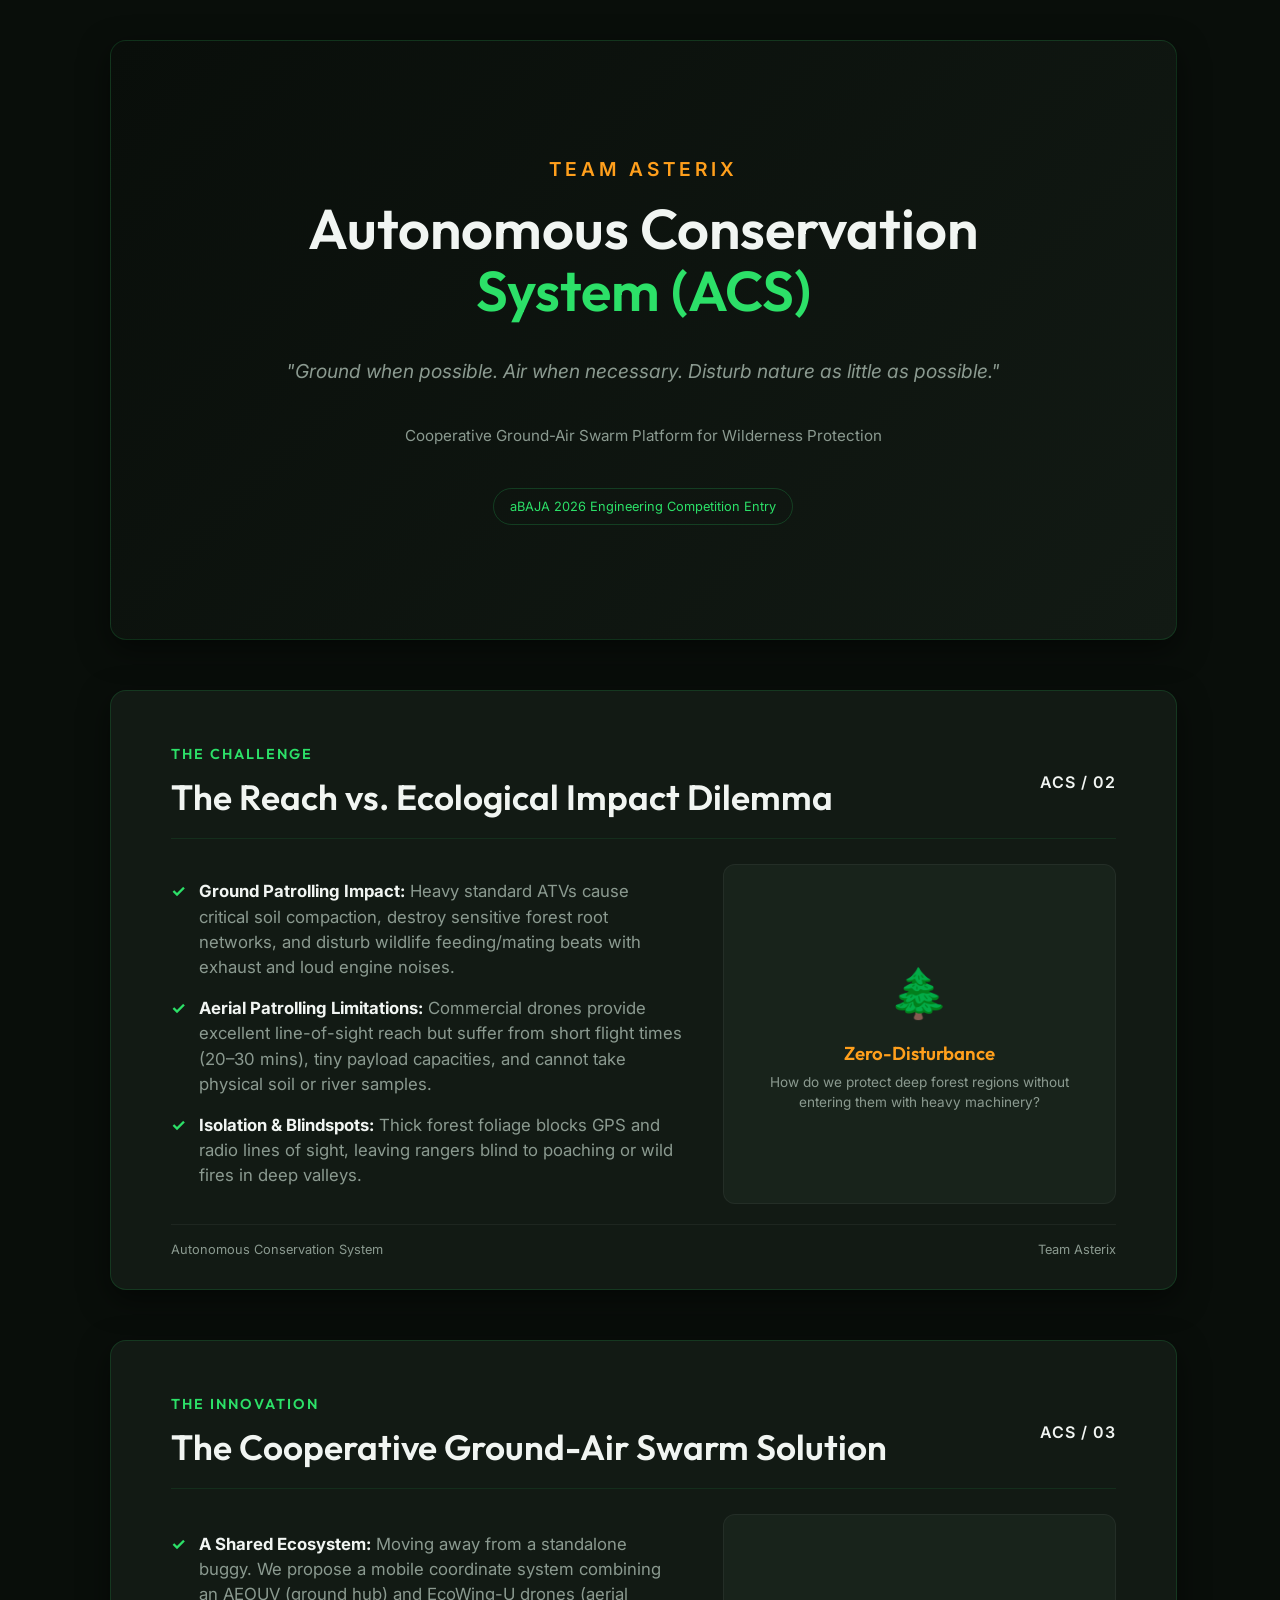
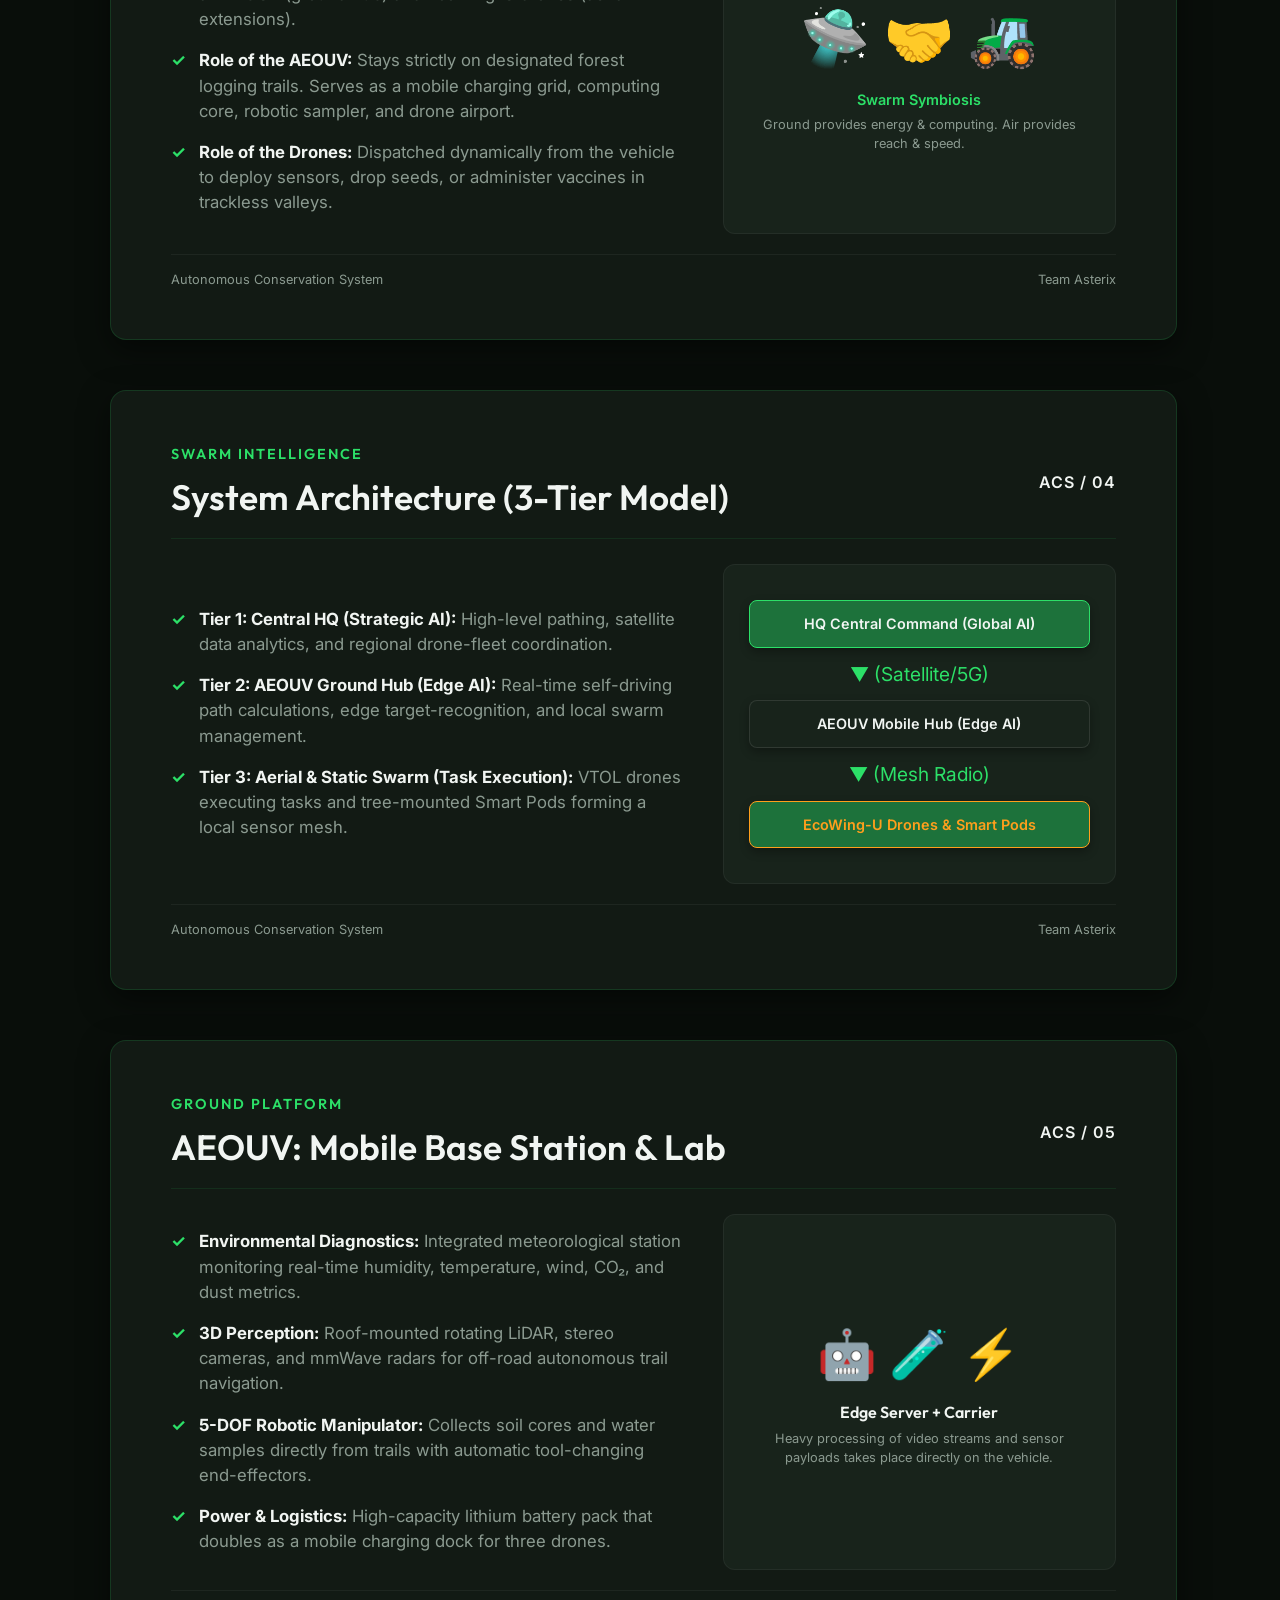
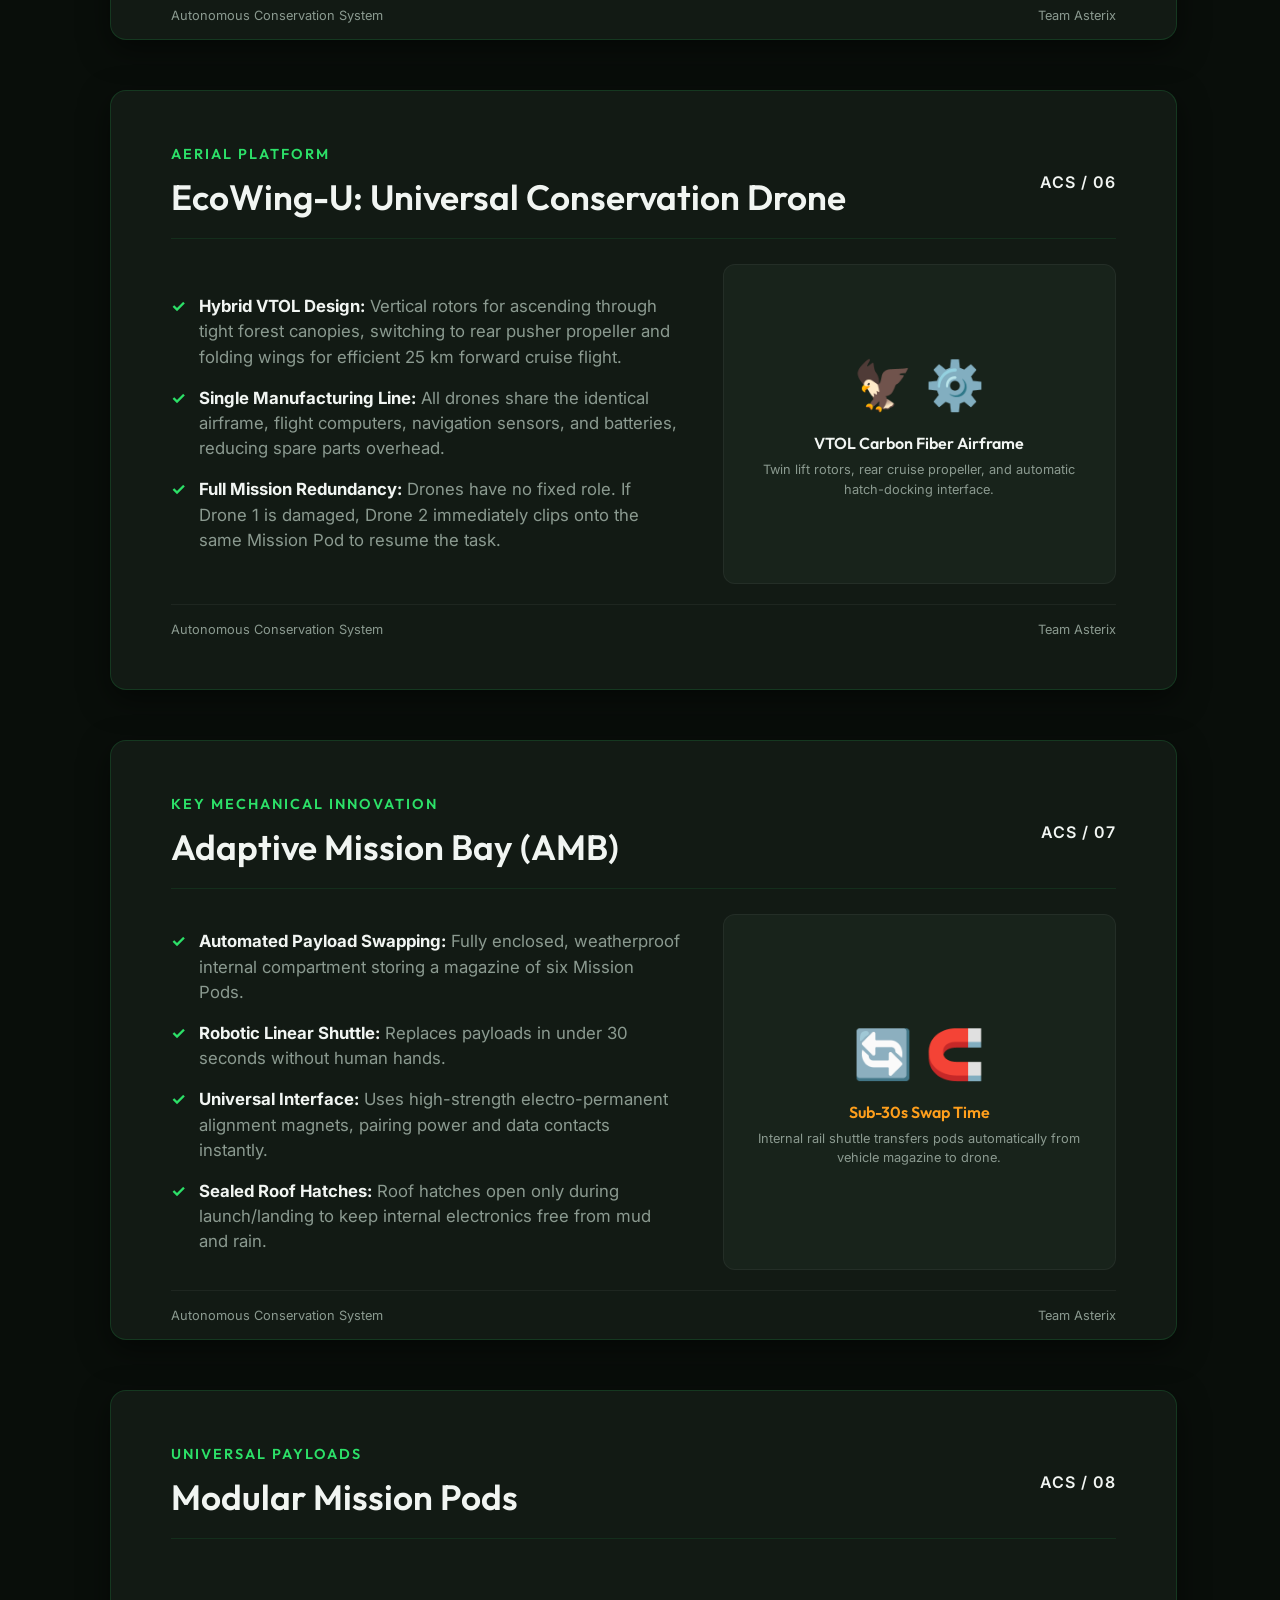
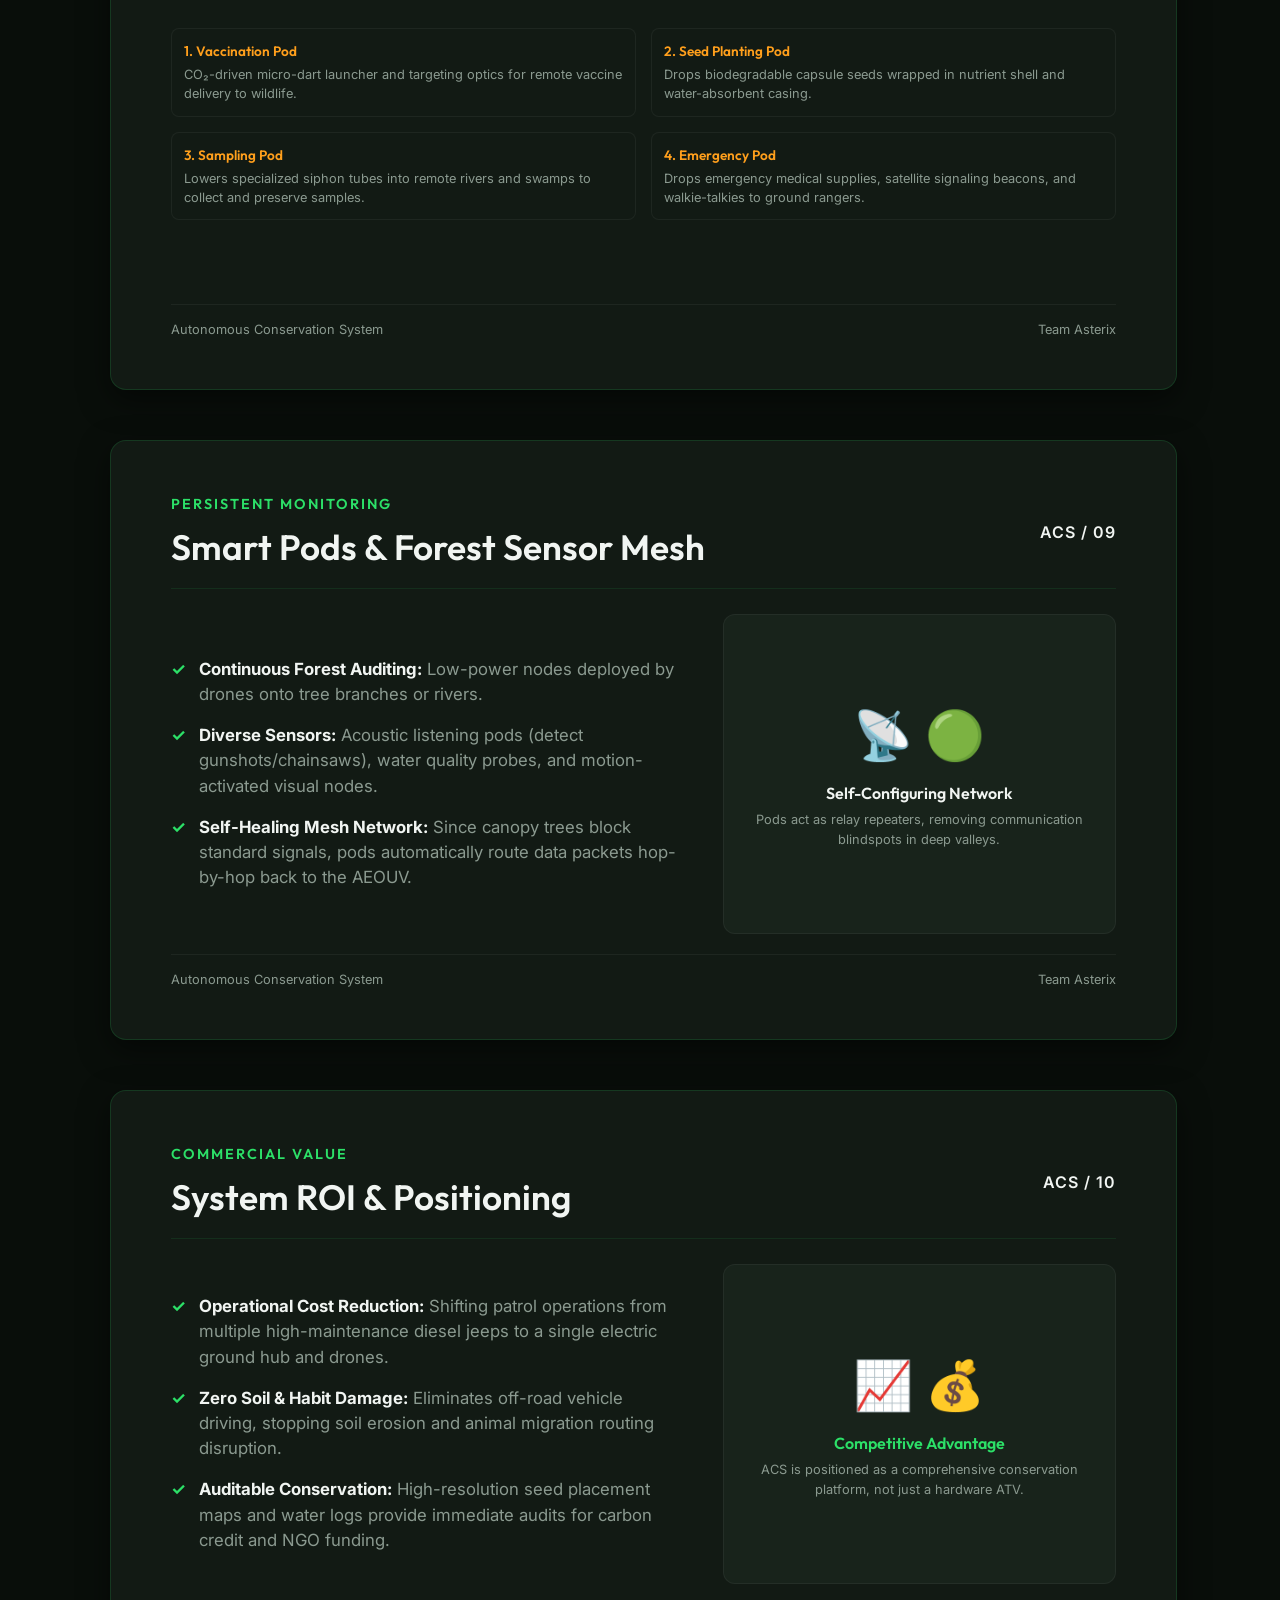
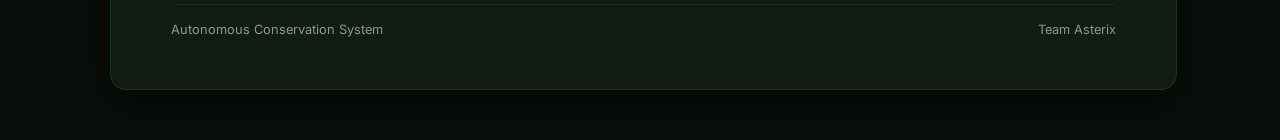
==== slides.html @ d5fe26be "Migrate forest patrol webapp to ACS Ground-Air Swarm System with slides" ====
<!DOCTYPE html>
<html lang="en">
<head>
    <meta charset="UTF-8">
    <meta name="viewport" content="width=device-width, initial-scale=1.0">
    <title>ACS Presentation Slides | Team Asterix</title>
    <!-- Google Fonts -->
    <link rel="preconnect" href="https://fonts.googleapis.com">
    <link rel="preconnect" href="https://fonts.gstatic.com" crossorigin>
    <link href="https://fonts.googleapis.com/css2?family=Outfit:wght@300;400;600;800&family=Inter:wght@300;400;500;700&display=swap" rel="stylesheet">
    <style>
        :root {
            --bg-dark: #090e0a;
            --bg-slate: #121a14;
            --bg-card: #18231b;
            --primary: #1d723b;
            --primary-glow: #2ce068;
            --accent: #ff9f1c;
            --text: #f1f5f2;
            --text-muted: #8b9a90;
            --border-radius: 16px;
        }

        * {
            box-sizing: border-box;
            margin: 0;
            padding: 0;
        }

        body {
            background-color: var(--bg-dark);
            color: var(--text);
            font-family: 'Inter', sans-serif;
            overflow-x: hidden;
            line-height: 1.5;
        }

        h1, h2, h3, h4 {
            font-family: 'Outfit', sans-serif;
            font-weight: 600;
        }

        /* Presentation Wrapper */
        .presentation-container {
            max-width: 1100px;
            margin: 40px auto;
            padding: 0 20px;
        }

        /* Slide Container */
        .slide {
            background-color: var(--bg-slate);
            border: 1px solid rgba(44, 224, 104, 0.15);
            border-radius: var(--border-radius);
            min-height: 600px;
            aspect-ratio: 16 / 9;
            padding: 50px 60px;
            margin-bottom: 50px;
            position: relative;
            display: flex;
            flex-direction: column;
            justify-content: space-between;
            box-shadow: 0 10px 30px rgba(0, 0, 0, 0.5);
            page-break-after: always;
        }

        /* Slide header */
        .slide-header {
            display: flex;
            justify-content: space-between;
            align-items: center;
            border-bottom: 1px solid rgba(44, 224, 104, 0.1);
            padding-bottom: 15px;
            margin-bottom: 25px;
        }

        .slide-tag {
            color: var(--primary-glow);
            font-family: 'Outfit', sans-serif;
            font-size: 0.9rem;
            text-transform: uppercase;
            font-weight: 600;
            letter-spacing: 2px;
        }

        .slide-title {
            font-size: 2.2rem;
            color: var(--text);
            margin-top: 5px;
        }

        /* Slide content */
        .slide-body {
            flex-grow: 1;
            display: flex;
            gap: 40px;
            align-items: center;
        }

        .slide-text-full {
            width: 100%;
        }

        .slide-text {
            flex: 1.2;
        }

        .slide-visual {
            flex: 0.8;
            background-color: var(--bg-card);
            border: 1px solid rgba(255, 255, 255, 0.05);
            border-radius: 12px;
            padding: 25px;
            height: 100%;
            display: flex;
            flex-direction: column;
            justify-content: center;
            align-items: center;
            text-align: center;
        }

        /* Lists and typography */
        .slide ul {
            list-style: none;
            margin-top: 15px;
        }

        .slide li {
            margin-bottom: 16px;
            position: relative;
            padding-left: 28px;
            font-size: 1.05rem;
            color: var(--text-muted);
        }

        .slide li strong {
            color: var(--text);
        }

        .slide li::before {
            content: '✓';
            color: var(--primary-glow);
            position: absolute;
            left: 0;
            font-weight: bold;
        }

        .highlight-text {
            color: var(--primary-glow);
            font-weight: 600;
        }

        /* Slide Footer */
        .slide-footer {
            display: flex;
            justify-content: space-between;
            align-items: center;
            border-top: 1px solid rgba(255, 255, 255, 0.05);
            padding-top: 15px;
            margin-top: 20px;
            font-size: 0.8rem;
            color: var(--text-muted);
        }

        .logo-text {
            font-weight: 600;
            color: var(--text);
            letter-spacing: 1px;
        }

        /* Special Slide Styles */
        .title-slide {
            justify-content: center;
            align-items: center;
            text-align: center;
            background: linear-gradient(135deg, #090e0a 0%, #121a14 100%);
        }

        .title-slide .hero-tagline {
            color: var(--accent);
            font-size: 1.2rem;
            text-transform: uppercase;
            letter-spacing: 4px;
            margin-bottom: 15px;
            font-weight: 600;
        }

        .title-slide h1 {
            font-size: 3.5rem;
            margin-bottom: 15px;
            line-height: 1.1;
        }

        .title-slide blockquote {
            font-style: italic;
            color: var(--text-muted);
            font-size: 1.2rem;
            border-left: none;
            margin: 20px 0;
        }

        /* Diagram stylings */
        .diagram-container {
            width: 100%;
            display: flex;
            flex-direction: column;
            gap: 12px;
        }

        .diagram-node {
            background-color: var(--primary);
            border: 1px solid var(--primary-glow);
            border-radius: 8px;
            padding: 12px;
            font-weight: 600;
            font-size: 0.9rem;
            box-shadow: 0 4px 10px rgba(0,0,0,0.3);
        }

        .diagram-node.secondary {
            background-color: var(--bg-card);
            border-color: rgba(255,255,255,0.1);
        }

        .diagram-node.active {
            border-color: var(--accent);
            color: var(--accent);
        }

        .diagram-arrow {
            font-size: 1.2rem;
            color: var(--primary-glow);
            margin: 0;
        }

        .pod-grid {
            display: grid;
            grid-template-columns: 1fr 1fr;
            gap: 15px;
            width: 100%;
        }

        .pod-card {
            background-color: var(--bg-slate);
            border: 1px solid rgba(255,255,255,0.05);
            border-radius: 8px;
            padding: 12px;
            font-size: 0.85rem;
        }

        .pod-card h4 {
            color: var(--accent);
            margin-bottom: 4px;
        }

        /* Printable optimization */
        @media print {
            body {
                background-color: #ffffff;
                color: #000000;
            }
            .slide {
                border: none;
                box-shadow: none;
                margin: 0;
                padding: 30px;
                width: 100%;
                height: 100%;
                aspect-ratio: 16 / 9;
                background-color: #ffffff;
                color: #000000;
                page-break-after: always;
            }
            .slide-header, .slide-footer {
                border-color: #cccccc;
            }
            .slide-tag {
                color: #1d723b;
            }
            .slide-title {
                color: #000000;
            }
            .slide-visual, .diagram-node.secondary, .pod-card {
                background-color: #eeeeee;
                border-color: #cccccc;
                color: #000000;
            }
            .slide li {
                color: #333333;
            }
            .slide li::before {
                color: #1d723b;
            }
            .diagram-node {
                background-color: #1d723b;
                color: #ffffff;
                border-color: #121a14;
            }
            .diagram-arrow {
                color: #1d723b;
            }
            .title-slide {
                background: #ffffff;
                color: #000000;
            }
            .title-slide .hero-tagline {
                color: #1d723b;
            }
        }
    </style>
</head>
<body>

    <div class="presentation-container">

        <!-- SLIDE 1 -->
        <div class="slide title-slide">
            <div class="hero-tagline">TEAM ASTERIX</div>
            <h1>Autonomous Conservation<br><span class="highlight-text">System (ACS)</span></h1>
            <blockquote>"Ground when possible. Air when necessary. Disturb nature as little as possible."</blockquote>
            <div style="font-size: 0.95rem; color: var(--text-muted); margin-top: 20px;">
                Cooperative Ground-Air Swarm Platform for Wilderness Protection
            </div>
            <div style="font-size: 0.8rem; color: var(--primary-glow); margin-top: 40px; border: 1px solid rgba(44, 224, 104, 0.2); padding: 8px 16px; border-radius: 20px;">
                aBAJA 2026 Engineering Competition Entry
            </div>
        </div>

        <!-- SLIDE 2 -->
        <div class="slide">
            <div class="slide-header">
                <div>
                    <span class="slide-tag">The Challenge</span>
                    <h2 class="slide-title">The Reach vs. Ecological Impact Dilemma</h2>
                </div>
                <div class="logo-text">ACS / 02</div>
            </div>
            <div class="slide-body">
                <div class="slide-text">
                    <ul>
                        <li><strong>Ground Patrolling Impact:</strong> Heavy standard ATVs cause critical soil compaction, destroy sensitive forest root networks, and disturb wildlife feeding/mating beats with exhaust and loud engine noises.</li>
                        <li><strong>Aerial Patrolling Limitations:</strong> Commercial drones provide excellent line-of-sight reach but suffer from short flight times (20–30 mins), tiny payload capacities, and cannot take physical soil or river samples.</li>
                        <li><strong>Isolation & Blindspots:</strong> Thick forest foliage blocks GPS and radio lines of sight, leaving rangers blind to poaching or wild fires in deep valleys.</li>
                    </ul>
                </div>
                <div class="slide-visual">
                    <div style="font-size: 3rem;">🌲</div>
                    <h3 style="margin-top:10px; color:var(--accent);">Zero-Disturbance</h3>
                    <p style="font-size:0.85rem; color:var(--text-muted); margin-top:5px;">How do we protect deep forest regions without entering them with heavy machinery?</p>
                </div>
            </div>
            <div class="slide-footer">
                <span>Autonomous Conservation System</span>
                <span>Team Asterix</span>
            </div>
        </div>

        <!-- SLIDE 3 -->
        <div class="slide">
            <div class="slide-header">
                <div>
                    <span class="slide-tag">The Innovation</span>
                    <h2 class="slide-title">The Cooperative Ground-Air Swarm Solution</h2>
                </div>
                <div class="logo-text">ACS / 03</div>
            </div>
            <div class="slide-body">
                <div class="slide-text">
                    <ul>
                        <li><strong>A Shared Ecosystem:</strong> Moving away from a standalone buggy. We propose a mobile coordinate system combining an AEOUV (ground hub) and EcoWing-U drones (aerial extensions).</li>
                        <li><strong>Role of the AEOUV:</strong> Stays strictly on designated forest logging trails. Serves as a mobile charging grid, computing core, robotic sampler, and drone airport.</li>
                        <li><strong>Role of the Drones:</strong> Dispatched dynamically from the vehicle to deploy sensors, drop seeds, or administer vaccines in trackless valleys.</li>
                    </ul>
                </div>
                <div class="slide-visual">
                    <div style="font-size: 3.5rem;">🛸 🤝 🚜</div>
                    <p style="font-size:0.9rem; color:var(--primary-glow); font-weight:600; margin-top:10px;">Swarm Symbiosis</p>
                    <p style="font-size:0.8rem; color:var(--text-muted); margin-top:5px;">Ground provides energy & computing. Air provides reach & speed.</p>
                </div>
            </div>
            <div class="slide-footer">
                <span>Autonomous Conservation System</span>
                <span>Team Asterix</span>
            </div>
        </div>

        <!-- SLIDE 4 -->
        <div class="slide">
            <div class="slide-header">
                <div>
                    <span class="slide-tag">Swarm Intelligence</span>
                    <h2 class="slide-title">System Architecture (3-Tier Model)</h2>
                </div>
                <div class="logo-text">ACS / 04</div>
            </div>
            <div class="slide-body">
                <div class="slide-text">
                    <ul>
                        <li><strong>Tier 1: Central HQ (Strategic AI):</strong> High-level pathing, satellite data analytics, and regional drone-fleet coordination.</li>
                        <li><strong>Tier 2: AEOUV Ground Hub (Edge AI):</strong> Real-time self-driving path calculations, edge target-recognition, and local swarm management.</li>
                        <li><strong>Tier 3: Aerial & Static Swarm (Task Execution):</strong> VTOL drones executing tasks and tree-mounted Smart Pods forming a local sensor mesh.</li>
                    </ul>
                </div>
                <div class="slide-visual">
                    <div class="diagram-container">
                        <div class="diagram-node">HQ Central Command (Global AI)</div>
                        <div class="diagram-arrow">▼ (Satellite/5G)</div>
                        <div class="diagram-node secondary">AEOUV Mobile Hub (Edge AI)</div>
                        <div class="diagram-arrow">▼ (Mesh Radio)</div>
                        <div class="diagram-node active">EcoWing-U Drones & Smart Pods</div>
                    </div>
                </div>
            </div>
            <div class="slide-footer">
                <span>Autonomous Conservation System</span>
                <span>Team Asterix</span>
            </div>
        </div>

        <!-- SLIDE 5 -->
        <div class="slide">
            <div class="slide-header">
                <div>
                    <span class="slide-tag">Ground Platform</span>
                    <h2 class="slide-title">AEOUV: Mobile Base Station & Lab</h2>
                </div>
                <div class="logo-text">ACS / 05</div>
            </div>
            <div class="slide-body">
                <div class="slide-text">
                    <ul>
                        <li><strong>Environmental Diagnostics:</strong> Integrated meteorological station monitoring real-time humidity, temperature, wind, CO₂, and dust metrics.</li>
                        <li><strong>3D Perception:</strong> Roof-mounted rotating LiDAR, stereo cameras, and mmWave radars for off-road autonomous trail navigation.</li>
                        <li><strong>5-DOF Robotic Manipulator:</strong> Collects soil cores and water samples directly from trails with automatic tool-changing end-effectors.</li>
                        <li><strong>Power & Logistics:</strong> High-capacity lithium battery pack that doubles as a mobile charging dock for three drones.</li>
                    </ul>
                </div>
                <div class="slide-visual">
                    <div style="font-size: 3rem;">🤖 🧪 ⚡</div>
                    <h4 style="margin-top:10px; color:var(--text);">Edge Server + Carrier</h4>
                    <p style="font-size:0.8rem; color:var(--text-muted); margin-top:5px;">Heavy processing of video streams and sensor payloads takes place directly on the vehicle.</p>
                </div>
            </div>
            <div class="slide-footer">
                <span>Autonomous Conservation System</span>
                <span>Team Asterix</span>
            </div>
        </div>

        <!-- SLIDE 6 -->
        <div class="slide">
            <div class="slide-header">
                <div>
                    <span class="slide-tag">Aerial Platform</span>
                    <h2 class="slide-title">EcoWing-U: Universal Conservation Drone</h2>
                </div>
                <div class="logo-text">ACS / 06</div>
            </div>
            <div class="slide-body">
                <div class="slide-text">
                    <ul>
                        <li><strong>Hybrid VTOL Design:</strong> Vertical rotors for ascending through tight forest canopies, switching to rear pusher propeller and folding wings for efficient 25 km forward cruise flight.</li>
                        <li><strong>Single Manufacturing Line:</strong> All drones share the identical airframe, flight computers, navigation sensors, and batteries, reducing spare parts overhead.</li>
                        <li><strong>Full Mission Redundancy:</strong> Drones have no fixed role. If Drone 1 is damaged, Drone 2 immediately clips onto the same Mission Pod to resume the task.</li>
                    </ul>
                </div>
                <div class="slide-visual">
                    <div style="font-size: 3rem;">🦅 ⚙️</div>
                    <h4 style="margin-top:10px; color:var(--text);">VTOL Carbon Fiber Airframe</h4>
                    <p style="font-size:0.8rem; color:var(--text-muted); margin-top:5px;">Twin lift rotors, rear cruise propeller, and automatic hatch-docking interface.</p>
                </div>
            </div>
            <div class="slide-footer">
                <span>Autonomous Conservation System</span>
                <span>Team Asterix</span>
            </div>
        </div>

        <!-- SLIDE 7 -->
        <div class="slide">
            <div class="slide-header">
                <div>
                    <span class="slide-tag">Key Mechanical Innovation</span>
                    <h2 class="slide-title">Adaptive Mission Bay (AMB)</h2>
                </div>
                <div class="logo-text">ACS / 07</div>
            </div>
            <div class="slide-body">
                <div class="slide-text">
                    <ul>
                        <li><strong>Automated Payload Swapping:</strong> Fully enclosed, weatherproof internal compartment storing a magazine of six Mission Pods.</li>
                        <li><strong>Robotic Linear Shuttle:</strong> Replaces payloads in under 30 seconds without human hands.</li>
                        <li><strong>Universal Interface:</strong> Uses high-strength electro-permanent alignment magnets, pairing power and data contacts instantly.</li>
                        <li><strong>Sealed Roof Hatches:</strong> Roof hatches open only during launch/landing to keep internal electronics free from mud and rain.</li>
                    </ul>
                </div>
                <div class="slide-visual">
                    <div style="font-size: 3rem;">🔄 🧲</div>
                    <h4 style="margin-top:10px; color:var(--accent);">Sub-30s Swap Time</h4>
                    <p style="font-size:0.8rem; color:var(--text-muted); margin-top:5px;">Internal rail shuttle transfers pods automatically from vehicle magazine to drone.</p>
                </div>
            </div>
            <div class="slide-footer">
                <span>Autonomous Conservation System</span>
                <span>Team Asterix</span>
            </div>
        </div>

        <!-- SLIDE 8 -->
        <div class="slide">
            <div class="slide-header">
                <div>
                    <span class="slide-tag">Universal Payloads</span>
                    <h2 class="slide-title">Modular Mission Pods</h2>
                </div>
                <div class="logo-text">ACS / 08</div>
            </div>
            <div class="slide-body">
                <div class="pod-grid">
                    <div class="pod-card">
                        <h4>1. Vaccination Pod</h4>
                        <p style="color:var(--text-muted); font-size:0.8rem; margin-top:4px;">CO₂-driven micro-dart launcher and targeting optics for remote vaccine delivery to wildlife.</p>
                    </div>
                    <div class="pod-card">
                        <h4>2. Seed Planting Pod</h4>
                        <p style="color:var(--text-muted); font-size:0.8rem; margin-top:4px;">Drops biodegradable capsule seeds wrapped in nutrient shell and water-absorbent casing.</p>
                    </div>
                    <div class="pod-card">
                        <h4>3. Sampling Pod</h4>
                        <p style="color:var(--text-muted); font-size:0.8rem; margin-top:4px;">Lowers specialized siphon tubes into remote rivers and swamps to collect and preserve samples.</p>
                    </div>
                    <div class="pod-card">
                        <h4>4. Emergency Pod</h4>
                        <p style="color:var(--text-muted); font-size:0.8rem; margin-top:4px;">Drops emergency medical supplies, satellite signaling beacons, and walkie-talkies to ground rangers.</p>
                    </div>
                </div>
            </div>
            <div class="slide-footer">
                <span>Autonomous Conservation System</span>
                <span>Team Asterix</span>
            </div>
        </div>

        <!-- SLIDE 9 -->
        <div class="slide">
            <div class="slide-header">
                <div>
                    <span class="slide-tag">Persistent Monitoring</span>
                    <h2 class="slide-title">Smart Pods & Forest Sensor Mesh</h2>
                </div>
                <div class="logo-text">ACS / 09</div>
            </div>
            <div class="slide-body">
                <div class="slide-text">
                    <ul>
                        <li><strong>Continuous Forest Auditing:</strong> Low-power nodes deployed by drones onto tree branches or rivers.</li>
                        <li><strong>Diverse Sensors:</strong> Acoustic listening pods (detect gunshots/chainsaws), water quality probes, and motion-activated visual nodes.</li>
                        <li><strong>Self-Healing Mesh Network:</strong> Since canopy trees block standard signals, pods automatically route data packets hop-by-hop back to the AEOUV.</li>
                    </ul>
                </div>
                <div class="slide-visual">
                    <div style="font-size: 3rem;">📡 🟢</div>
                    <h4 style="margin-top:10px; color:var(--text);">Self-Configuring Network</h4>
                    <p style="font-size:0.8rem; color:var(--text-muted); margin-top:5px;">Pods act as relay repeaters, removing communication blindspots in deep valleys.</p>
                </div>
            </div>
            <div class="slide-footer">
                <span>Autonomous Conservation System</span>
                <span>Team Asterix</span>
            </div>
        </div>

        <!-- SLIDE 10 -->
        <div class="slide">
            <div class="slide-header">
                <div>
                    <span class="slide-tag">Commercial Value</span>
                    <h2 class="slide-title">System ROI & Positioning</h2>
                </div>
                <div class="logo-text">ACS / 10</div>
            </div>
            <div class="slide-body">
                <div class="slide-text">
                    <ul>
                        <li><strong>Operational Cost Reduction:</strong> Shifting patrol operations from multiple high-maintenance diesel jeeps to a single electric ground hub and drones.</li>
                        <li><strong>Zero Soil & Habit Damage:</strong> Eliminates off-road vehicle driving, stopping soil erosion and animal migration routing disruption.</li>
                        <li><strong>Auditable Conservation:</strong> High-resolution seed placement maps and water logs provide immediate audits for carbon credit and NGO funding.</li>
                    </ul>
                </div>
                <div class="slide-visual">
                    <div style="font-size: 3rem;">📈 💰</div>
                    <h4 style="margin-top:10px; color:var(--primary-glow);">Competitive Advantage</h4>
                    <p style="font-size:0.8rem; color:var(--text-muted); margin-top:5px;">ACS is positioned as a comprehensive conservation platform, not just a hardware ATV.</p>
                </div>
            </div>
            <div class="slide-footer">
                <span>Autonomous Conservation System</span>
                <span>Team Asterix</span>
            </div>
        </div>

    </div>

</body>
</html>
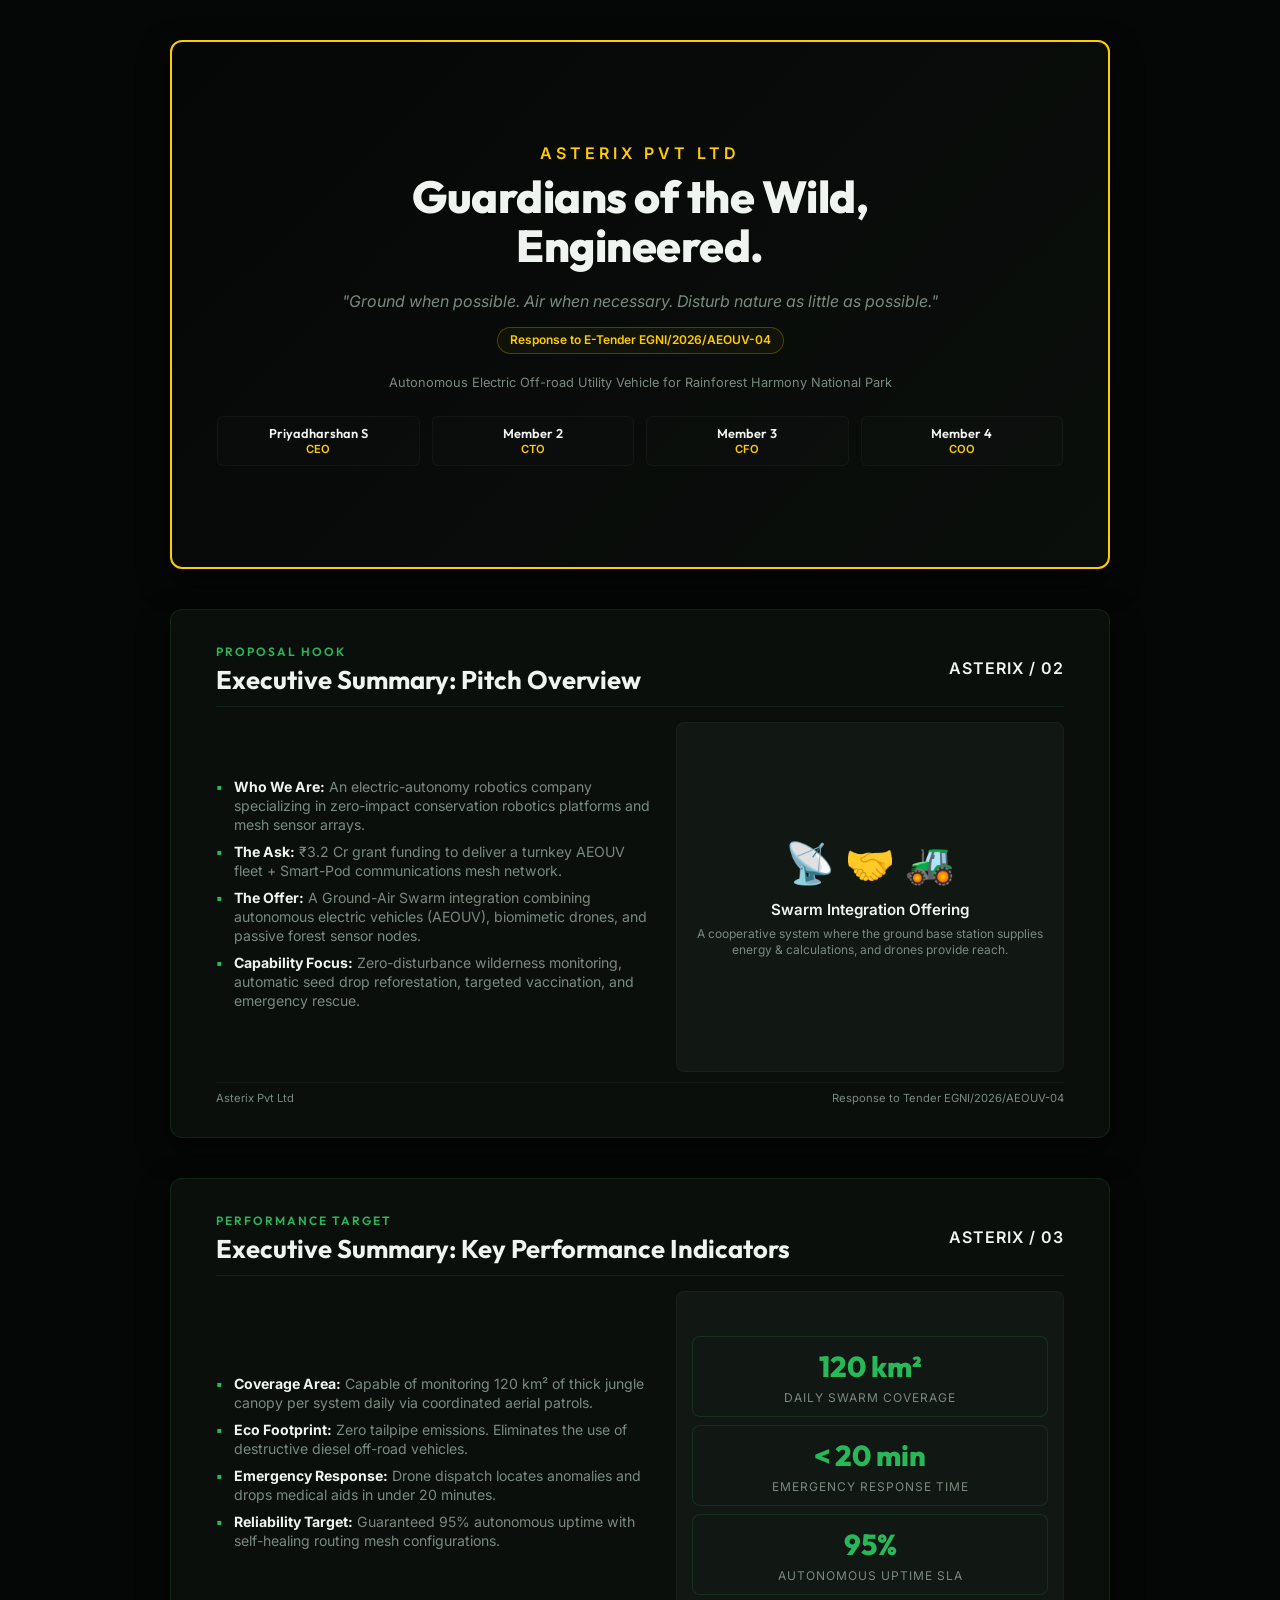
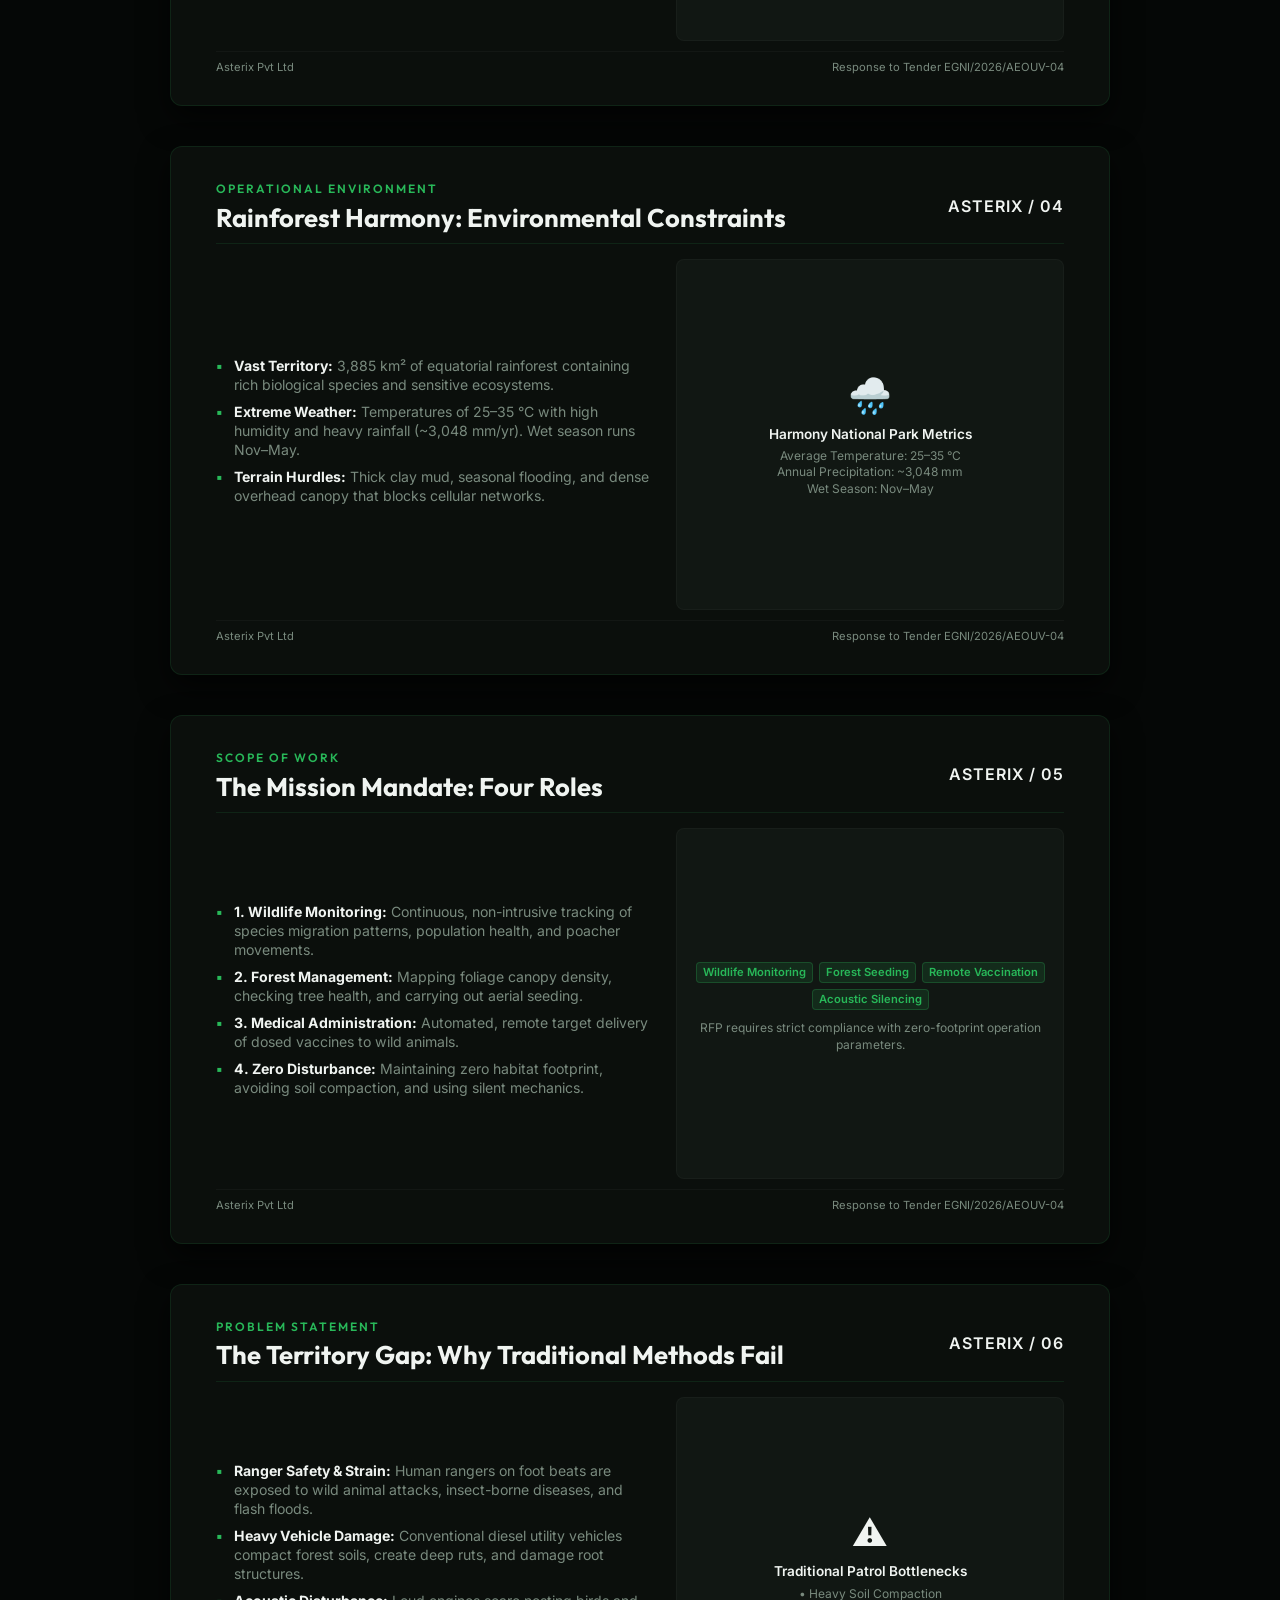
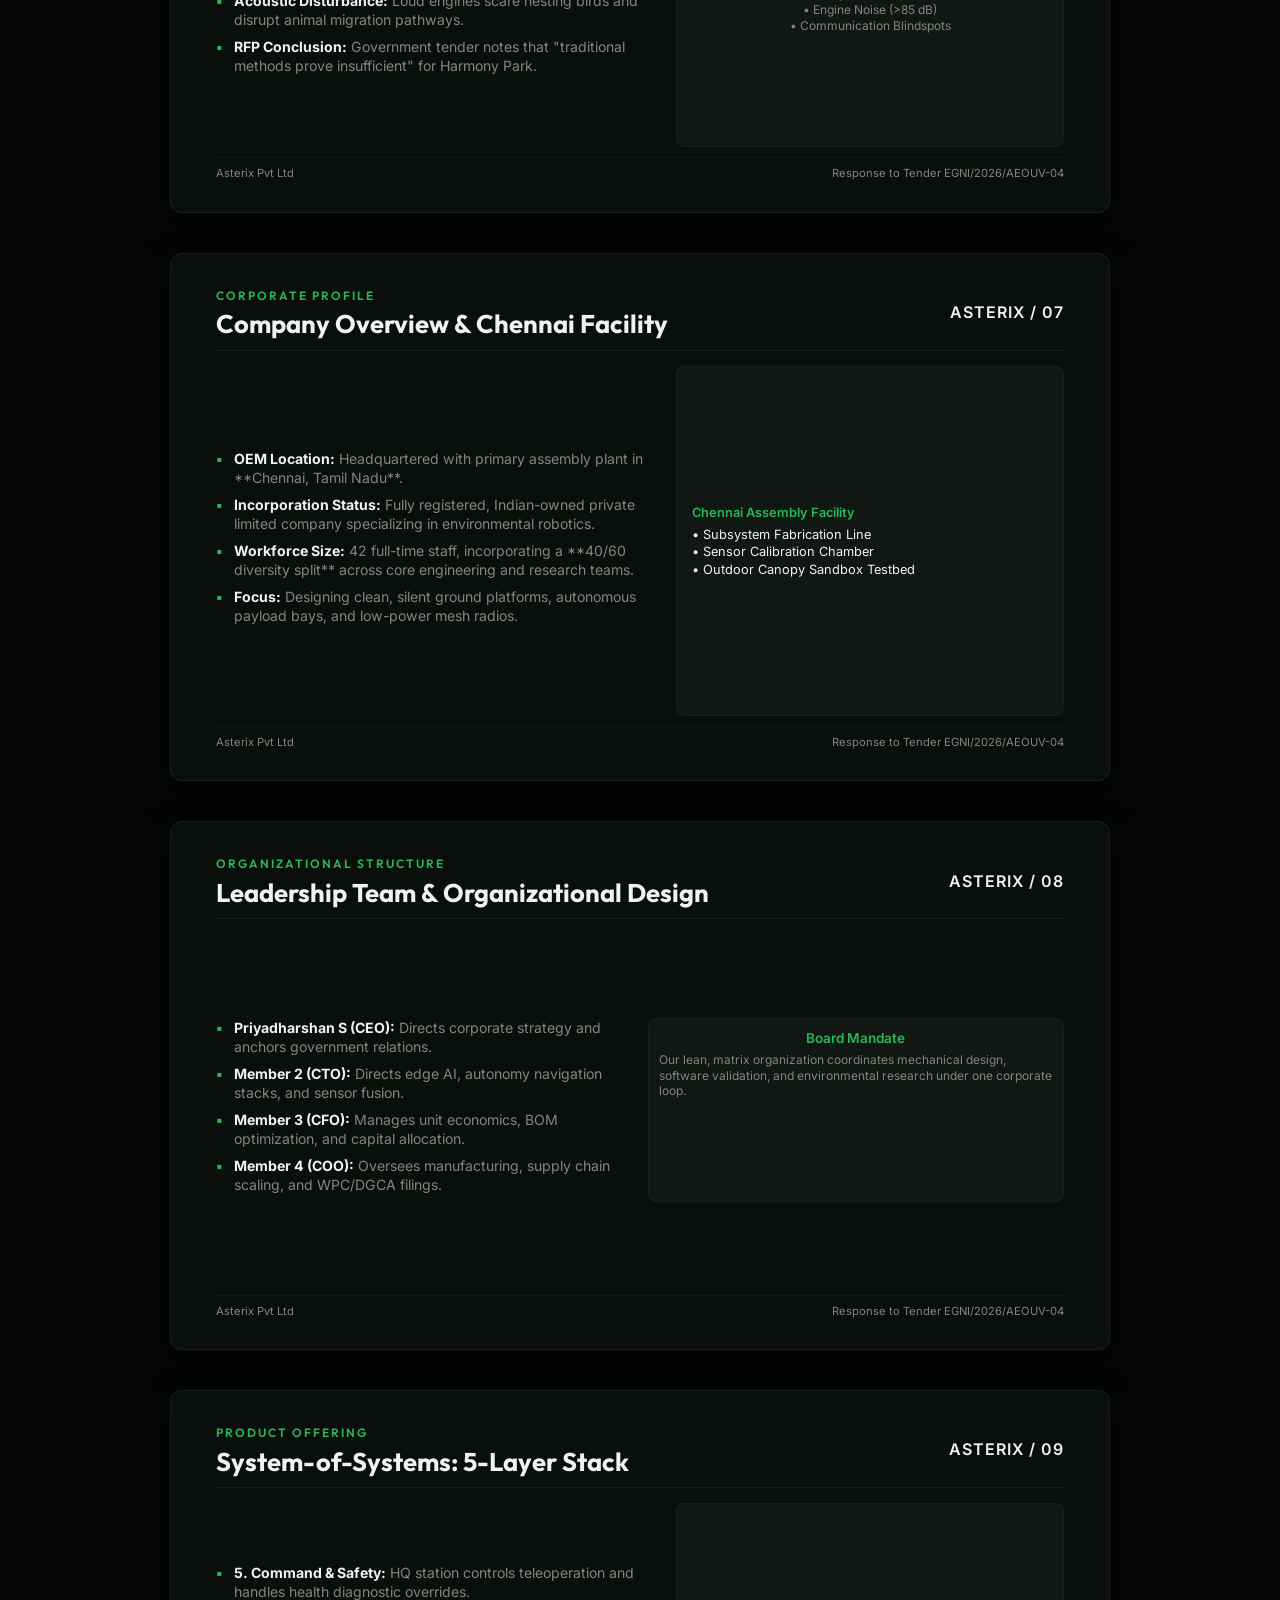
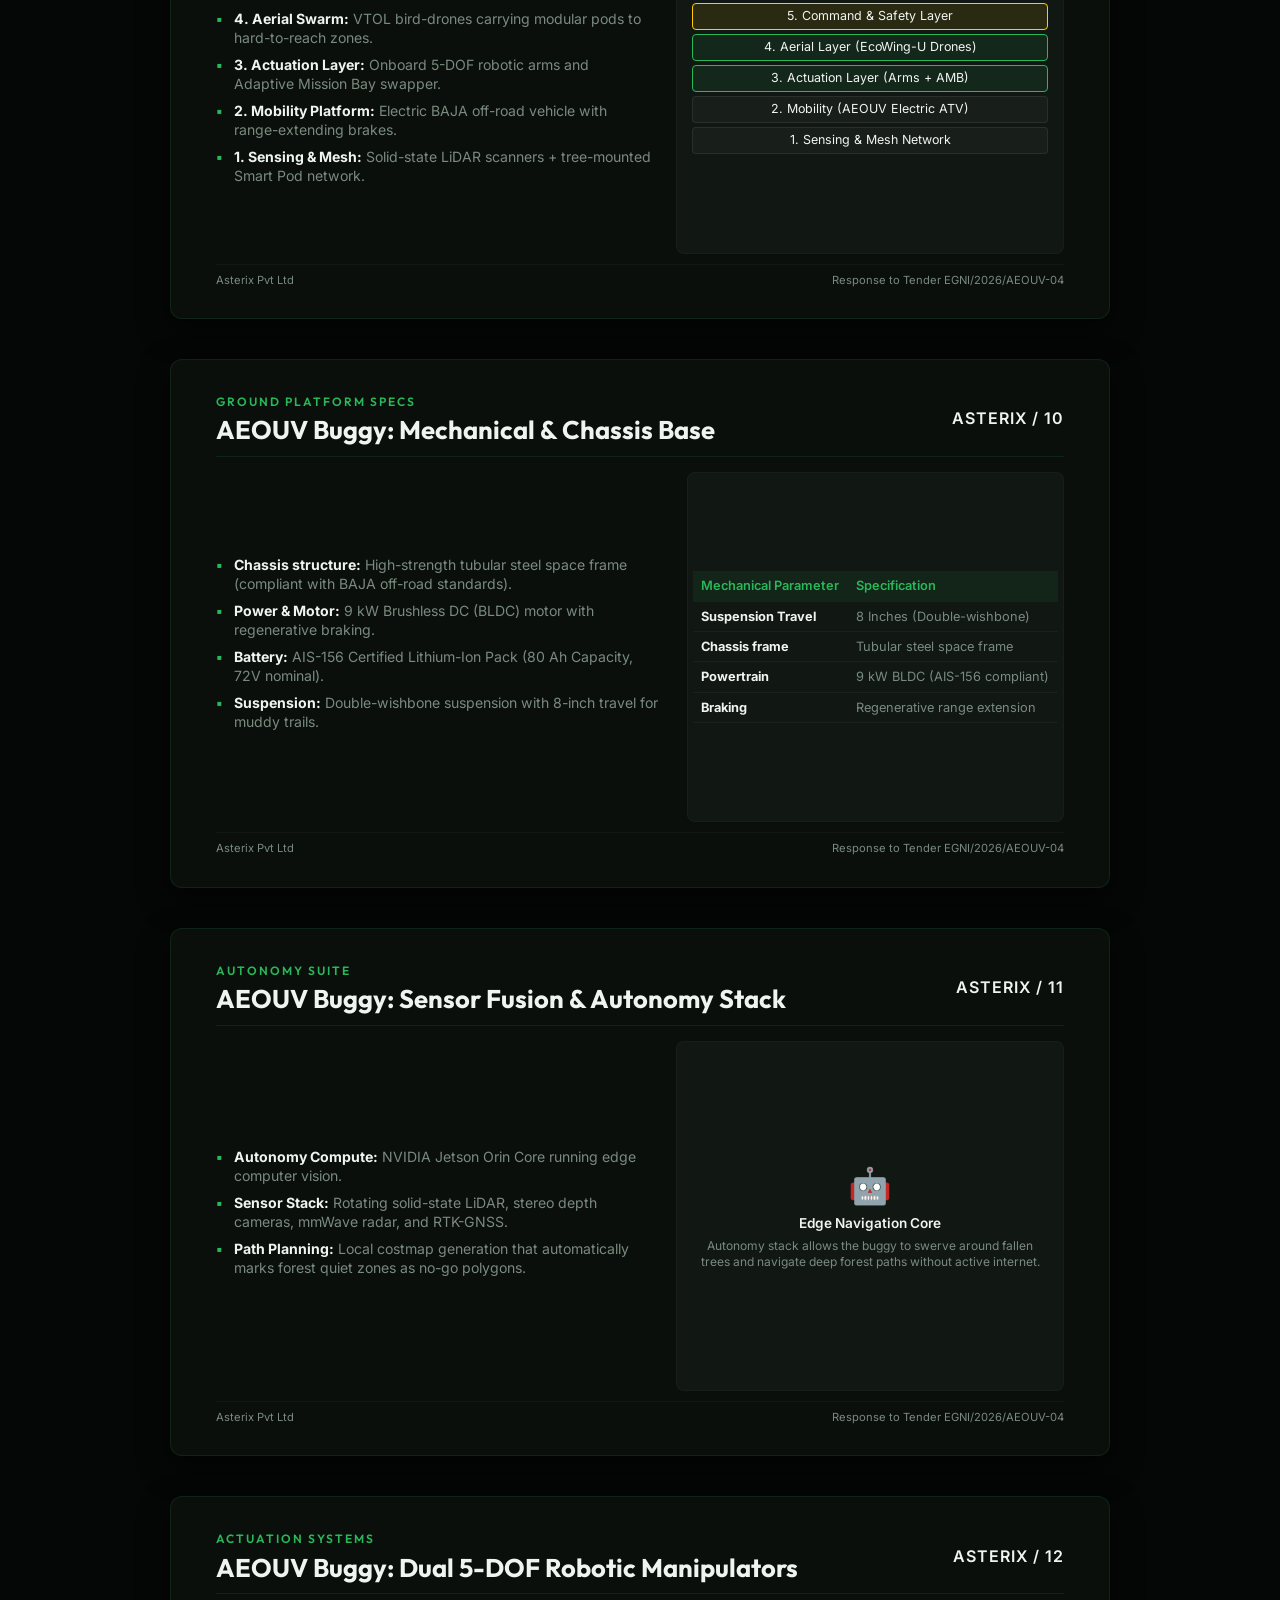
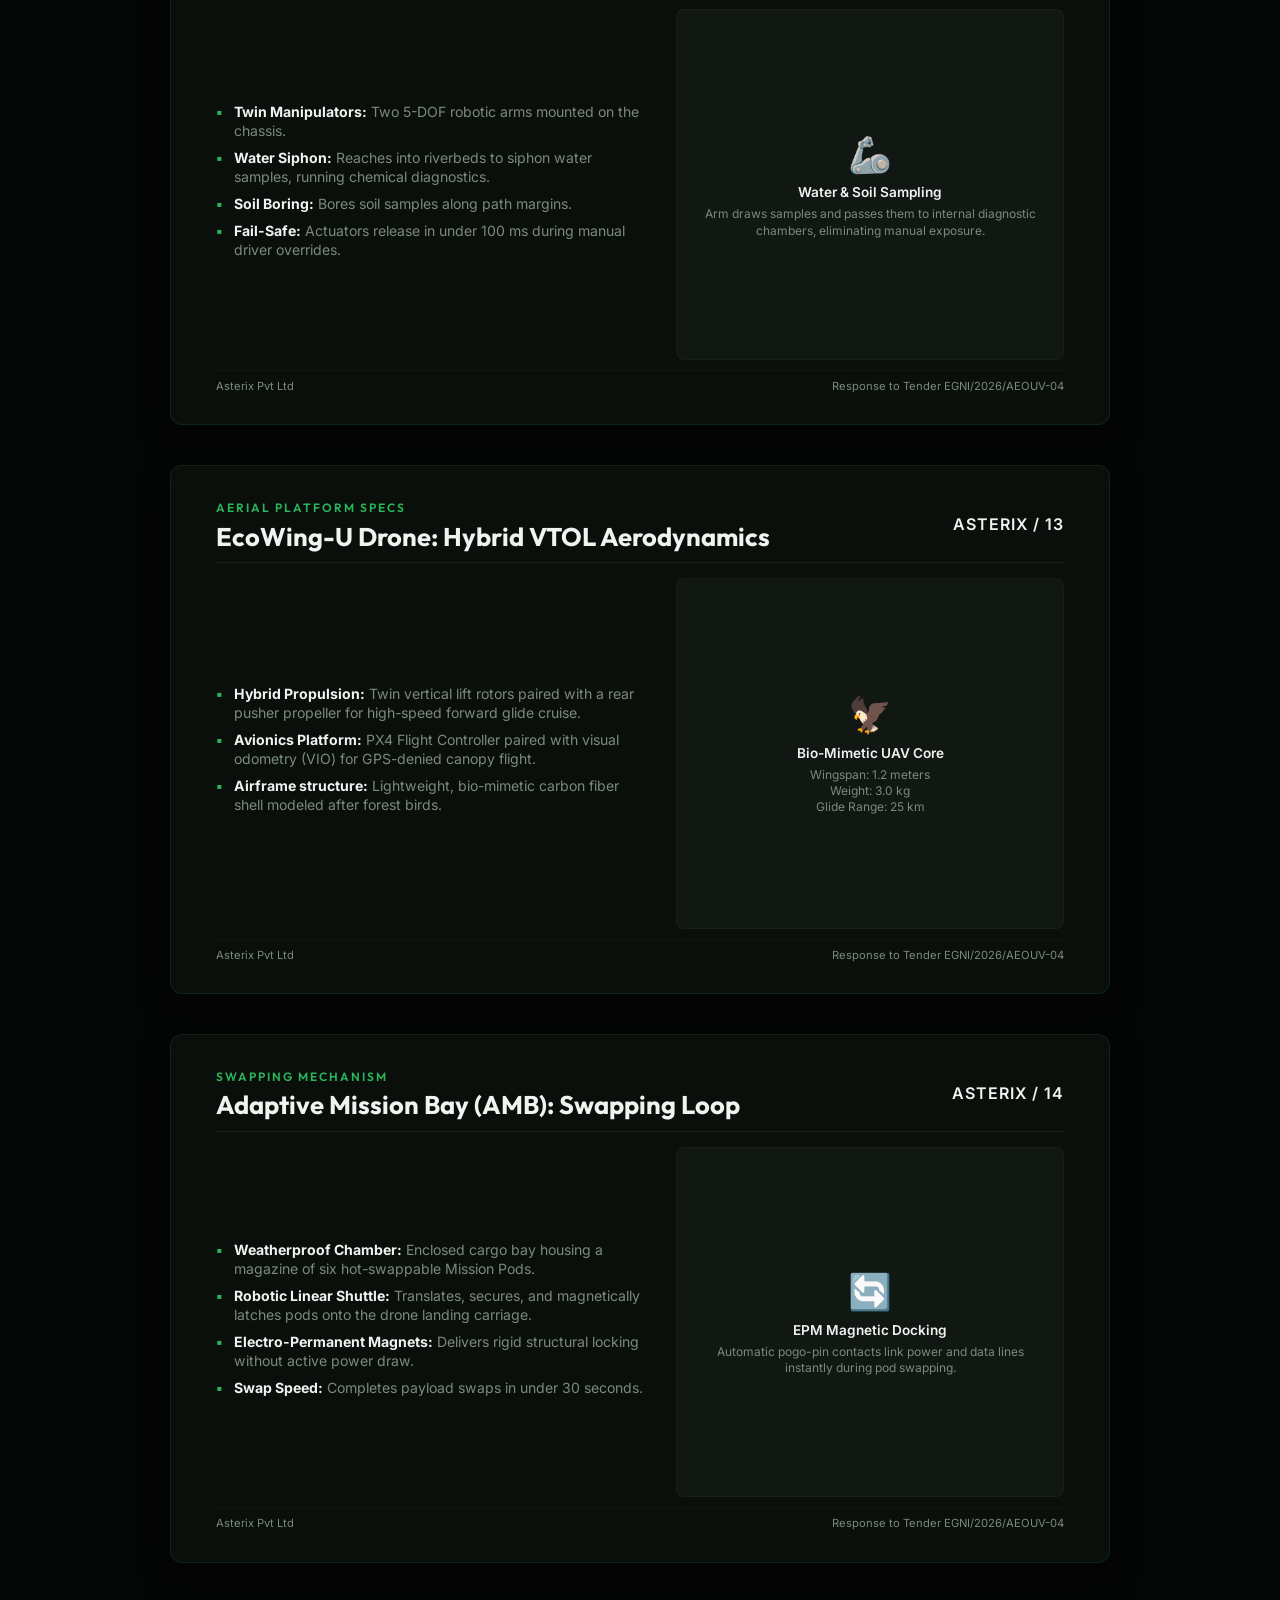
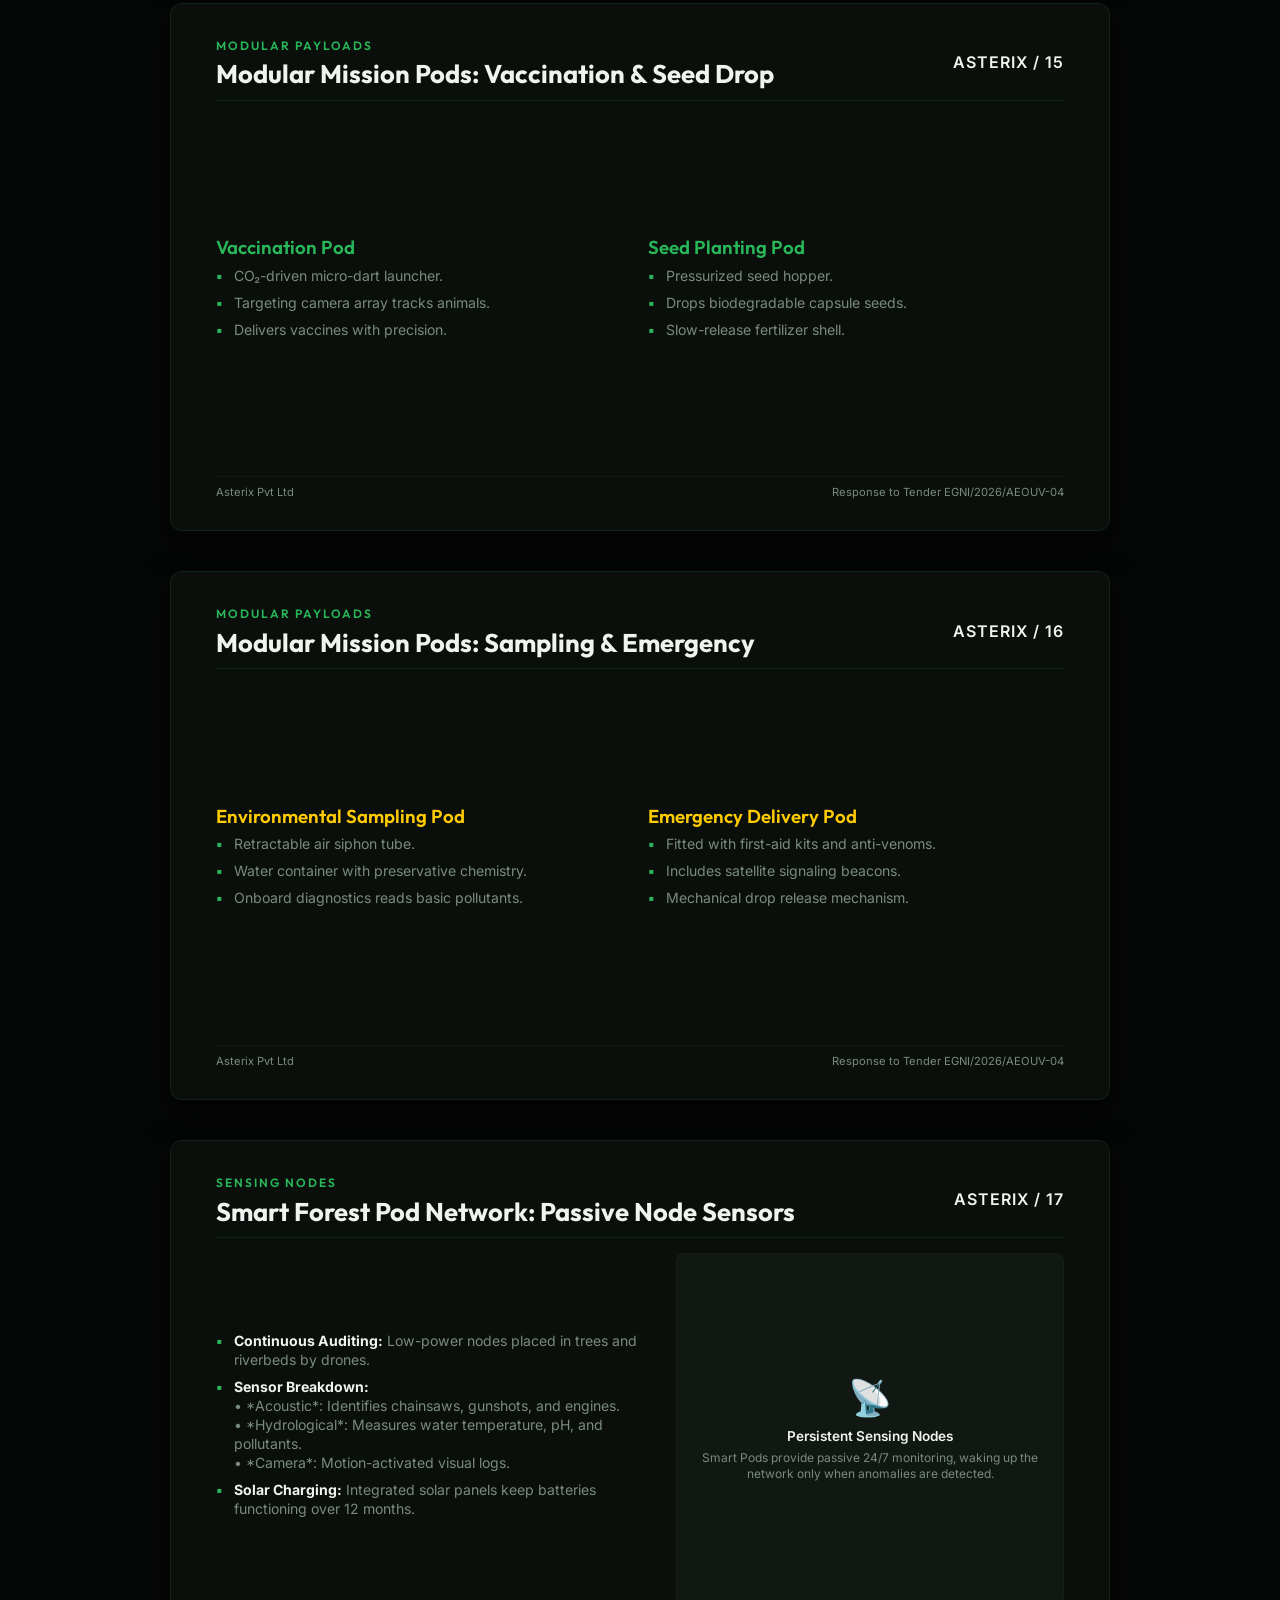
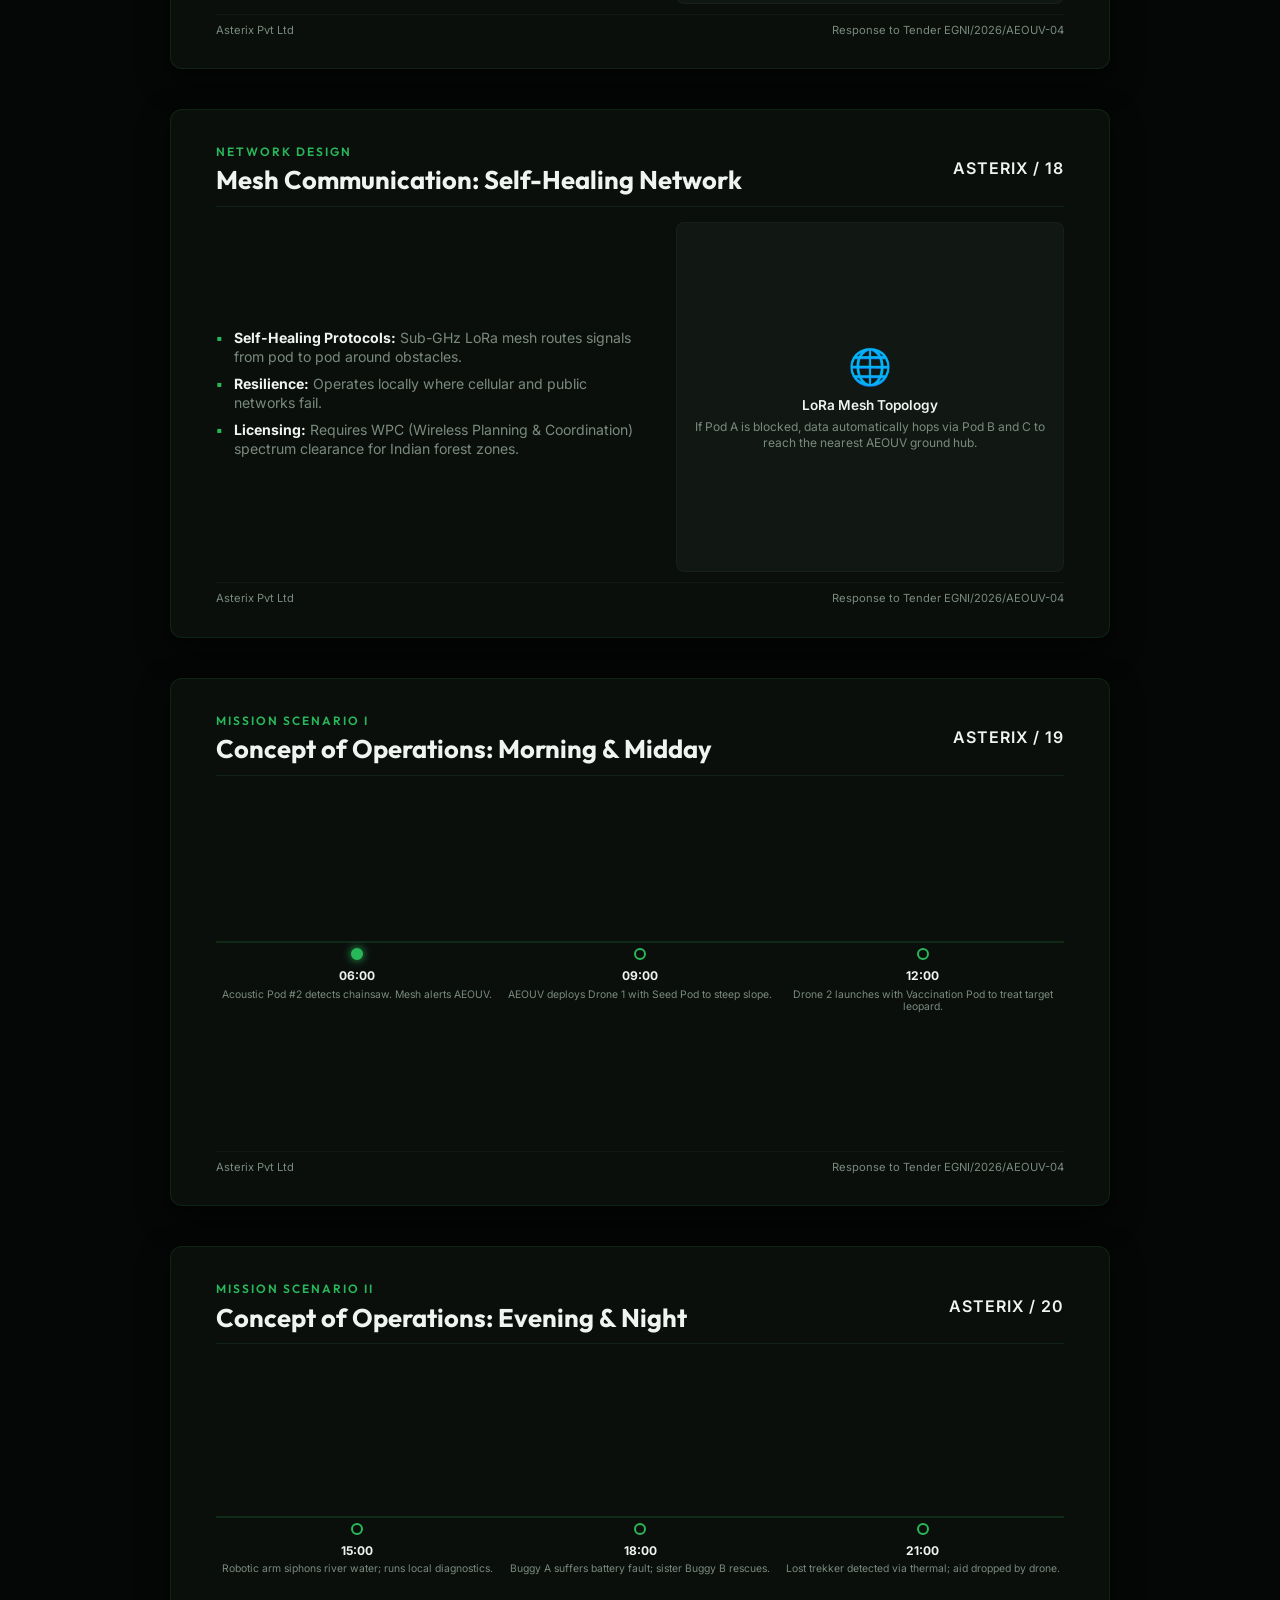
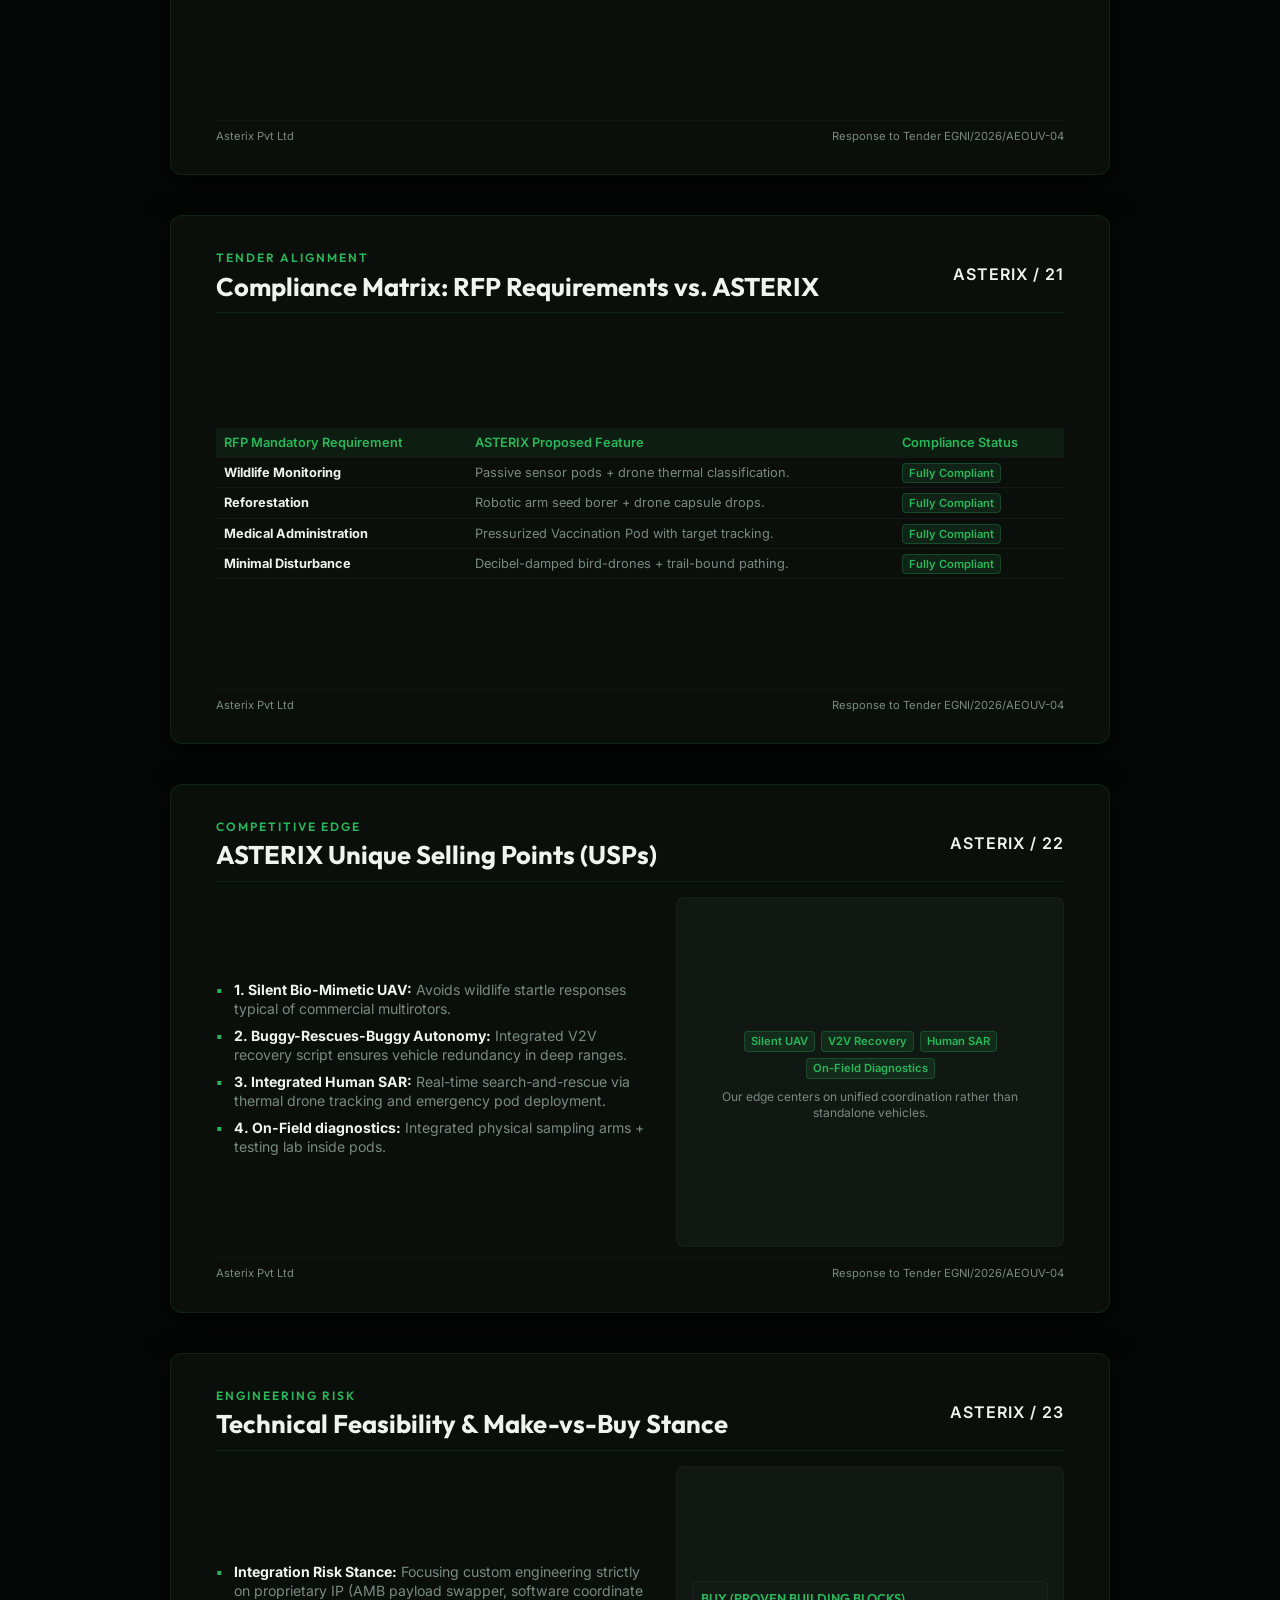
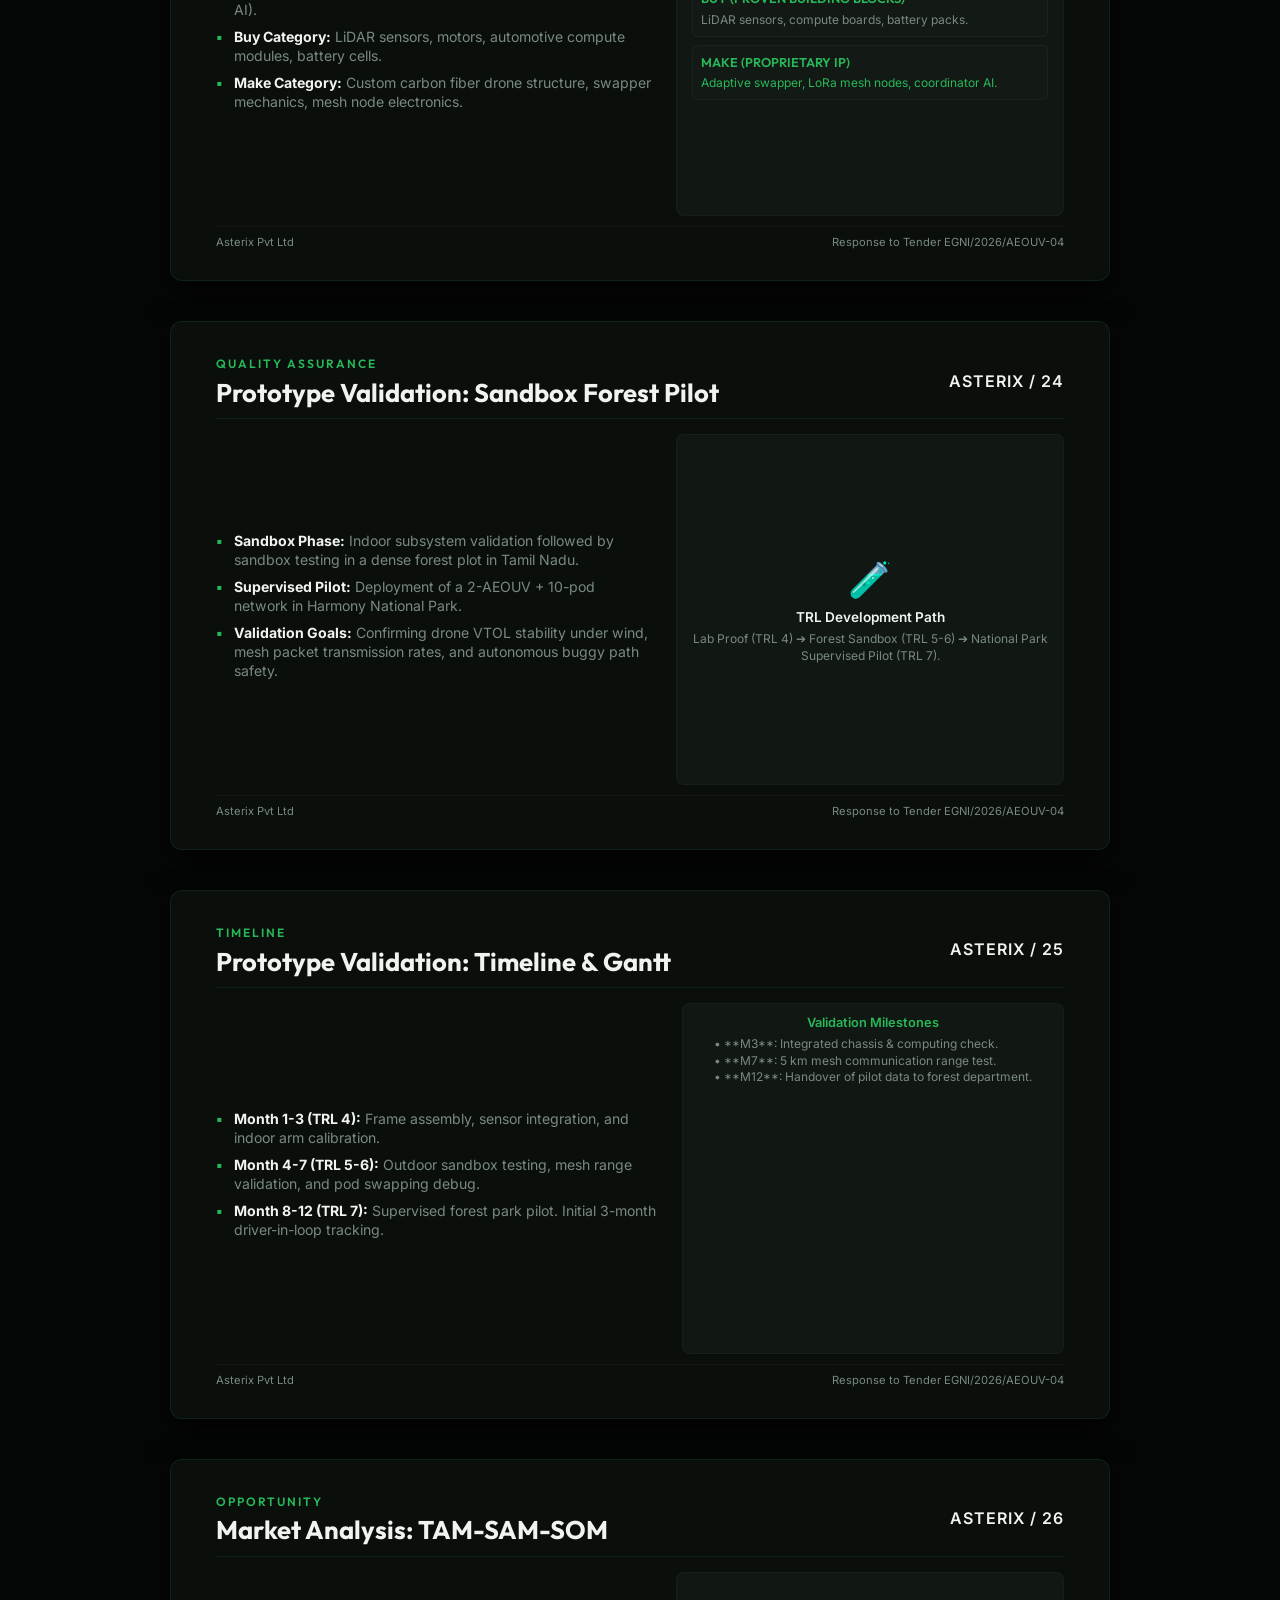
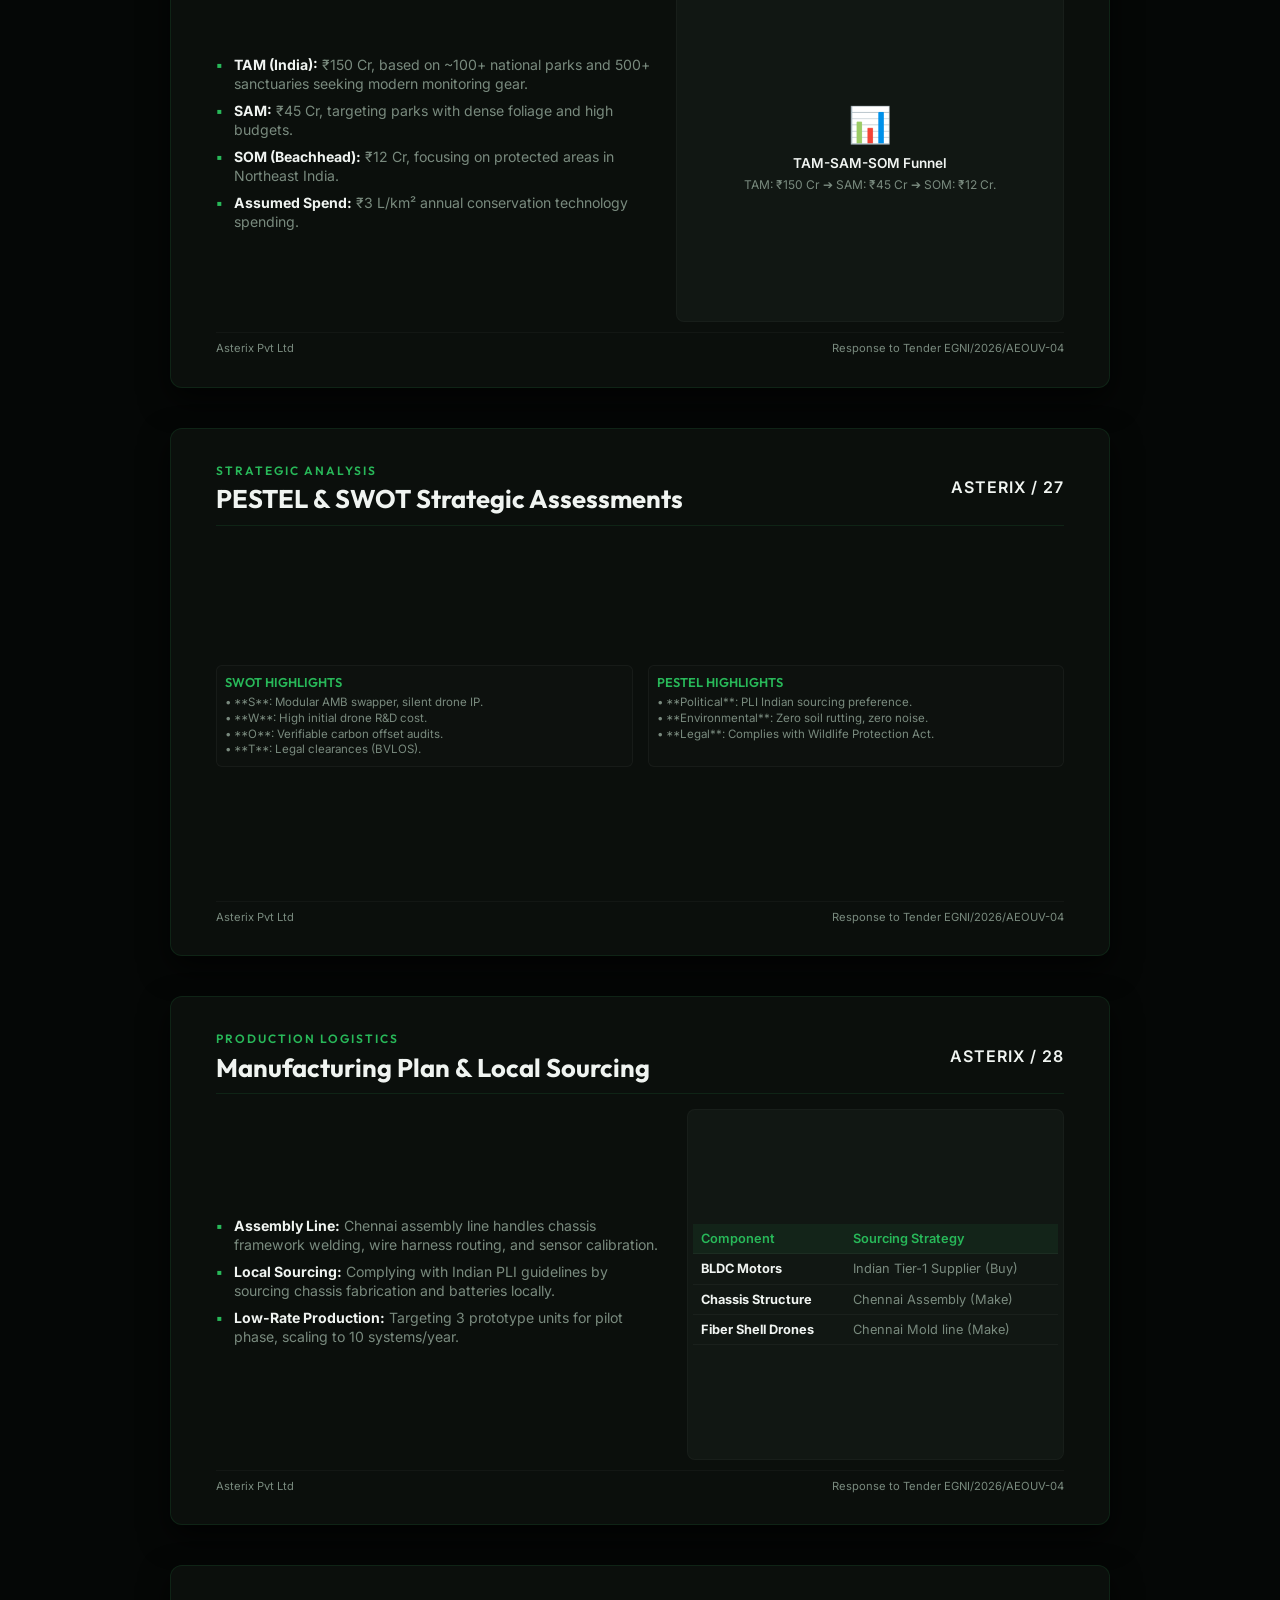
==== commit d26791e8: "Expand slides presentation to a comprehensive 34-slide structured deck and regenerate PDF" ====
--- a/slides.html
+++ b/slides.html
@@ -3,22 +3,25 @@
 <head>
     <meta charset="UTF-8">
     <meta name="viewport" content="width=device-width, initial-scale=1.0">
-    <title>ACS Presentation Slides | Team Asterix</title>
+    <title>Asterix Pvt Ltd | 34-Slide Presentation Deck</title>
     <!-- Google Fonts -->
     <link rel="preconnect" href="https://fonts.googleapis.com">
     <link rel="preconnect" href="https://fonts.gstatic.com" crossorigin>
     <link href="https://fonts.googleapis.com/css2?family=Outfit:wght@300;400;600;800&family=Inter:wght@300;400;500;700&display=swap" rel="stylesheet">
     <style>
         :root {
-            --bg-dark: #090e0a;
-            --bg-slate: #121a14;
-            --bg-card: #18231b;
-            --primary: #1d723b;
-            --primary-glow: #2ce068;
-            --accent: #ff9f1c;
-            --text: #f1f5f2;
-            --text-muted: #8b9a90;
-            --border-radius: 16px;
+            --bg-dark: #050706;
+            --bg-slate: #0b0f0c;
+            --bg-card: #111713;
+            --primary: #154c27;
+            --primary-glow: #28b859;
+            --accent-yellow: #ffcc00;
+            --accent-red: #ff3b30;
+            --text: #f0f4f1;
+            --text-muted: #798a7e;
+            --border-radius: 12px;
+            --font-header: 'Outfit', sans-serif;
+            --font-body: 'Inter', sans-serif;
         }
 
         * {
@@ -30,124 +33,95 @@
         body {
             background-color: var(--bg-dark);
             color: var(--text);
-            font-family: 'Inter', sans-serif;
+            font-family: var(--font-body);
             overflow-x: hidden;
-            line-height: 1.5;
+            line-height: 1.35;
         }
 
         h1, h2, h3, h4 {
-            font-family: 'Outfit', sans-serif;
+            font-family: var(--font-header);
             font-weight: 600;
         }
 
-        /* Presentation Wrapper */
         .presentation-container {
-            max-width: 1100px;
+            max-width: 960px;
             margin: 40px auto;
-            padding: 0 20px;
-        }
-
-        /* Slide Container */
+            padding: 0 10px;
+        }
+
+        /* Slide Container - 16:9 Aspect Ratio */
         .slide {
             background-color: var(--bg-slate);
-            border: 1px solid rgba(44, 224, 104, 0.15);
+            border: 1px solid rgba(40, 184, 89, 0.12);
             border-radius: var(--border-radius);
-            min-height: 600px;
-            aspect-ratio: 16 / 9;
-            padding: 50px 60px;
-            margin-bottom: 50px;
+            width: 940px;
+            height: 528.75px; /* Perfect 16:9 scale */
+            padding: 30px 45px;
+            margin-bottom: 40px;
             position: relative;
             display: flex;
             flex-direction: column;
             justify-content: space-between;
-            box-shadow: 0 10px 30px rgba(0, 0, 0, 0.5);
+            box-shadow: 0 12px 30px rgba(0, 0, 0, 0.7);
+            overflow: hidden;
             page-break-after: always;
         }
 
-        /* Slide header */
         .slide-header {
             display: flex;
             justify-content: space-between;
             align-items: center;
-            border-bottom: 1px solid rgba(44, 224, 104, 0.1);
-            padding-bottom: 15px;
-            margin-bottom: 25px;
+            border-bottom: 1px solid rgba(40, 184, 89, 0.12);
+            padding-bottom: 8px;
         }
 
         .slide-tag {
             color: var(--primary-glow);
-            font-family: 'Outfit', sans-serif;
-            font-size: 0.9rem;
+            font-family: var(--font-header);
+            font-size: 0.75rem;
             text-transform: uppercase;
             font-weight: 600;
             letter-spacing: 2px;
         }
 
         .slide-title {
-            font-size: 2.2rem;
+            font-size: 1.6rem;
             color: var(--text);
-            margin-top: 5px;
-        }
-
-        /* Slide content */
+            margin-top: 2px;
+            font-weight: 700;
+        }
+
         .slide-body {
             flex-grow: 1;
             display: flex;
-            gap: 40px;
+            gap: 25px;
             align-items: center;
+            overflow: hidden;
+            margin-top: 15px;
+            margin-bottom: 10px;
         }
 
         .slide-text-full {
             width: 100%;
         }
 
-        .slide-text {
-            flex: 1.2;
-        }
-
-        .slide-visual {
-            flex: 0.8;
+        .slide-text-left {
+            flex: 1.1;
+        }
+
+        .slide-visual-right {
+            flex: 0.9;
             background-color: var(--bg-card);
-            border: 1px solid rgba(255, 255, 255, 0.05);
-            border-radius: 12px;
-            padding: 25px;
+            border: 1px solid rgba(255, 255, 255, 0.03);
+            border-radius: 8px;
+            padding: 15px;
             height: 100%;
             display: flex;
             flex-direction: column;
             justify-content: center;
             align-items: center;
             text-align: center;
-        }
-
-        /* Lists and typography */
-        .slide ul {
-            list-style: none;
-            margin-top: 15px;
-        }
-
-        .slide li {
-            margin-bottom: 16px;
-            position: relative;
-            padding-left: 28px;
-            font-size: 1.05rem;
-            color: var(--text-muted);
-        }
-
-        .slide li strong {
-            color: var(--text);
-        }
-
-        .slide li::before {
-            content: '✓';
-            color: var(--primary-glow);
-            position: absolute;
-            left: 0;
-            font-weight: bold;
-        }
-
-        .highlight-text {
-            color: var(--primary-glow);
-            font-weight: 600;
+            overflow: hidden;
         }
 
         /* Slide Footer */
@@ -155,10 +129,9 @@
             display: flex;
             justify-content: space-between;
             align-items: center;
-            border-top: 1px solid rgba(255, 255, 255, 0.05);
-            padding-top: 15px;
-            margin-top: 20px;
-            font-size: 0.8rem;
+            border-top: 1px solid rgba(255, 255, 255, 0.03);
+            padding-top: 8px;
+            font-size: 0.7rem;
             color: var(--text-muted);
         }
 
@@ -168,89 +141,306 @@
             letter-spacing: 1px;
         }
 
-        /* Special Slide Styles */
-        .title-slide {
+        /* Cover Slide */
+        .cover-slide {
             justify-content: center;
             align-items: center;
             text-align: center;
-            background: linear-gradient(135deg, #090e0a 0%, #121a14 100%);
-        }
-
-        .title-slide .hero-tagline {
-            color: var(--accent);
-            font-size: 1.2rem;
+            background: linear-gradient(135deg, #050706 0%, #0b0f0c 100%);
+            border: 2px solid var(--accent-yellow); /* Caterpillar Yellow Border */
+        }
+
+        .cover-slide .subtitle {
+            color: var(--accent-yellow);
+            font-size: 1rem;
             text-transform: uppercase;
             letter-spacing: 4px;
-            margin-bottom: 15px;
+            margin-bottom: 8px;
             font-weight: 600;
         }
 
-        .title-slide h1 {
-            font-size: 3.5rem;
-            margin-bottom: 15px;
+        .cover-slide h1 {
+            font-size: 2.8rem;
+            margin-bottom: 10px;
             line-height: 1.1;
-        }
-
-        .title-slide blockquote {
+            font-weight: 800;
+            letter-spacing: -0.5px;
+        }
+
+        .cover-slide blockquote {
             font-style: italic;
             color: var(--text-muted);
-            font-size: 1.2rem;
+            font-size: 1rem;
+            margin: 10px 0 15px 0;
             border-left: none;
-            margin: 20px 0;
-        }
-
-        /* Diagram stylings */
-        .diagram-container {
+        }
+
+        .cover-slide .tender-ref {
+            border: 1px solid rgba(255, 204, 0, 0.25);
+            background-color: rgba(255, 204, 0, 0.04);
+            color: var(--accent-yellow);
+            padding: 4px 12px;
+            border-radius: 20px;
+            font-size: 0.75rem;
+            font-weight: 600;
+            margin-bottom: 20px;
+            display: inline-block;
+        }
+
+        .cover-slide .team-roles {
+            display: grid;
+            grid-template-columns: repeat(4, 1fr);
+            gap: 12px;
             width: 100%;
-            display: flex;
-            flex-direction: column;
-            gap: 12px;
-        }
-
-        .diagram-node {
-            background-color: var(--primary);
-            border: 1px solid var(--primary-glow);
+            margin-top: 20px;
+        }
+
+        .role-card {
+            background-color: rgba(255, 255, 255, 0.01);
+            border: 1px solid rgba(255, 255, 255, 0.03);
+            border-radius: 6px;
+            padding: 8px;
+        }
+
+        .role-card h4 {
+            color: var(--text);
+            font-size: 0.8rem;
+        }
+
+        .role-card p {
+            color: var(--accent-yellow);
+            font-size: 0.7rem;
+            font-weight: 600;
+        }
+
+        /* Lists */
+        ul {
+            list-style: none;
+        }
+
+        li {
+            margin-bottom: 8px;
+            position: relative;
+            padding-left: 18px;
+            font-size: 0.88rem;
+            color: var(--text-muted);
+            text-align: left;
+        }
+
+        li strong {
+            color: var(--text);
+        }
+
+        li::before {
+            content: '▪';
+            color: var(--primary-glow);
+            position: absolute;
+            left: 0;
+            font-weight: bold;
+        }
+
+        /* Metric Box Layouts */
+        .metric-strip {
+            display: grid;
+            grid-template-columns: repeat(3, 1fr);
+            gap: 15px;
+            width: 100%;
+        }
+
+        .metric-box {
+            background-color: var(--bg-card);
+            border: 1px solid rgba(40, 184, 89, 0.15);
             border-radius: 8px;
-            padding: 12px;
-            font-weight: 600;
-            font-size: 0.9rem;
-            box-shadow: 0 4px 10px rgba(0,0,0,0.3);
-        }
-
-        .diagram-node.secondary {
-            background-color: var(--bg-card);
-            border-color: rgba(255,255,255,0.1);
-        }
-
-        .diagram-node.active {
-            border-color: var(--accent);
-            color: var(--accent);
-        }
-
-        .diagram-arrow {
-            font-size: 1.2rem;
+            padding: 15px;
+            text-align: center;
+        }
+
+        .metric-value {
+            font-size: 1.8rem;
+            font-family: var(--font-header);
+            font-weight: 800;
             color: var(--primary-glow);
-            margin: 0;
-        }
-
-        .pod-grid {
+        }
+
+        .metric-label {
+            font-size: 0.75rem;
+            color: var(--text-muted);
+            text-transform: uppercase;
+            letter-spacing: 1px;
+            margin-top: 4px;
+        }
+
+        /* Split-screen Grids */
+        .grid-2col {
             display: grid;
             grid-template-columns: 1fr 1fr;
             gap: 15px;
             width: 100%;
         }
 
-        .pod-card {
+        .grid-3col {
+            display: grid;
+            grid-template-columns: repeat(3, 1fr);
+            gap: 12px;
+            width: 100%;
+        }
+
+        /* Tables */
+        table {
+            width: 100%;
+            border-collapse: collapse;
+            font-size: 0.8rem;
+        }
+
+        th, td {
+            padding: 6px 8px;
+            text-align: left;
+            border-bottom: 1px solid rgba(255, 255, 255, 0.04);
+        }
+
+        th {
+            background-color: rgba(40, 184, 89, 0.08);
+            color: var(--primary-glow);
+            font-weight: 600;
+        }
+
+        td {
+            color: var(--text-muted);
+        }
+
+        td strong {
+            color: var(--text);
+        }
+
+        /* Timeline ribbon */
+        .timeline-ribbon {
+            display: flex;
+            justify-content: space-between;
+            width: 100%;
+            position: relative;
+            padding-top: 15px;
+        }
+
+        .timeline-ribbon::before {
+            content: '';
+            position: absolute;
+            top: 23px;
+            left: 0;
+            width: 100%;
+            height: 2px;
+            background-color: rgba(40, 184, 89, 0.15);
+            z-index: 1;
+        }
+
+        .timeline-stop {
+            flex: 1;
+            text-align: center;
+            position: relative;
+            z-index: 2;
+            padding: 0 4px;
+        }
+
+        .timeline-dot {
+            width: 12px;
+            height: 12px;
             background-color: var(--bg-slate);
-            border: 1px solid rgba(255,255,255,0.05);
-            border-radius: 8px;
-            padding: 12px;
-            font-size: 0.85rem;
-        }
-
-        .pod-card h4 {
-            color: var(--accent);
+            border: 2px solid var(--primary-glow);
+            border-radius: 50%;
+            margin: 0 auto 8px auto;
+        }
+
+        .timeline-stop.active .timeline-dot {
+            background-color: var(--primary-glow);
+            box-shadow: 0 0 8px var(--primary-glow);
+        }
+
+        .timeline-time {
+            font-size: 0.75rem;
+            font-weight: 700;
+            color: var(--text);
+        }
+
+        .timeline-desc {
+            font-size: 0.65rem;
+            color: var(--text-muted);
+            margin-top: 4px;
+            line-height: 1.2;
+        }
+
+        /* Feasibility Matrix & Lists */
+        .matrix-box {
+            border: 1px solid rgba(255,255,255,0.04);
+            border-radius: 6px;
+            padding: 8px;
+            background-color: rgba(255, 255, 255, 0.01);
+            text-align: left;
+        }
+
+        .matrix-box h4 {
+            color: var(--primary-glow);
+            font-size: 0.8rem;
             margin-bottom: 4px;
+            text-transform: uppercase;
+        }
+
+        .badge-list {
+            display: flex;
+            flex-wrap: wrap;
+            gap: 6px;
+            margin-top: 8px;
+        }
+
+        .badge {
+            background-color: rgba(40, 184, 89, 0.12);
+            border: 1px solid rgba(40, 184, 89, 0.25);
+            color: var(--primary-glow);
+            padding: 2px 6px;
+            border-radius: 4px;
+            font-size: 0.7rem;
+            font-weight: 600;
+        }
+
+        .badge.accent {
+            background-color: rgba(255, 204, 0, 0.12);
+            border-color: rgba(255, 204, 0, 0.25);
+            color: var(--accent-yellow);
+        }
+
+        .badge.danger {
+            background-color: rgba(255, 59, 48, 0.12);
+            border-color: rgba(255, 59, 48, 0.25);
+            color: var(--accent-red);
+        }
+
+        /* Slide layout styles */
+        .alert-box {
+            background-color: rgba(255, 59, 48, 0.03);
+            border-left: 2px solid var(--accent-red);
+            padding: 8px 12px;
+            border-radius: 4px;
+            margin-top: 8px;
+            font-size: 0.78rem;
+            color: var(--text-muted);
+            text-align: left;
+        }
+
+        .alert-box strong {
+            color: var(--text);
+        }
+
+        .tip-box {
+            background-color: rgba(255, 204, 0, 0.03);
+            border-left: 2px solid var(--accent-yellow);
+            padding: 8px 12px;
+            border-radius: 4px;
+            margin-top: 8px;
+            font-size: 0.78rem;
+            color: var(--text-muted);
+            text-align: left;
+        }
+
+        .tip-box strong {
+            color: var(--text);
         }
 
         /* Printable optimization */
@@ -260,10 +450,10 @@
                 color: #000000;
             }
             .slide {
-                border: none;
+                border: 1px solid #000000;
                 box-shadow: none;
                 margin: 0;
-                padding: 30px;
+                padding: 25px 35px;
                 width: 100%;
                 height: 100%;
                 aspect-ratio: 16 / 9;
@@ -271,17 +461,22 @@
                 color: #000000;
                 page-break-after: always;
             }
+            .cover-slide {
+                border: 3px solid #ffcc00;
+                background-color: #ffffff;
+                color: #000000;
+            }
             .slide-header, .slide-footer {
                 border-color: #cccccc;
             }
             .slide-tag {
-                color: #1d723b;
+                color: #154c27;
             }
             .slide-title {
                 color: #000000;
             }
-            .slide-visual, .diagram-node.secondary, .pod-card {
-                background-color: #eeeeee;
+            .slide-visual-right, .metric-box, .role-card, .matrix-box, .alert-box, .tip-box {
+                background-color: #f6f6f6;
                 border-color: #cccccc;
                 color: #000000;
             }
@@ -289,22 +484,26 @@
                 color: #333333;
             }
             .slide li::before {
-                color: #1d723b;
+                color: #154c27;
             }
-            .diagram-node {
-                background-color: #1d723b;
-                color: #ffffff;
-                border-color: #121a14;
+            .metric-value {
+                color: #154c27;
             }
-            .diagram-arrow {
-                color: #1d723b;
+            .timeline-ribbon::before {
+                background-color: #cccccc;
             }
-            .title-slide {
-                background: #ffffff;
-                color: #000000;
+            .timeline-dot {
+                background-color: #ffffff;
+                border-color: #154c27;
             }
-            .title-slide .hero-tagline {
-                color: #1d723b;
+            .badge {
+                background-color: #e2f0e6;
+                border-color: #154c27;
+                color: #154c27;
+            }
+            th {
+                background-color: #e2f0e6;
+                color: #154c27;
             }
         }
     </style>
@@ -313,289 +512,1188 @@
 
     <div class="presentation-container">
 
-        <!-- SLIDE 1 -->
-        <div class="slide title-slide">
-            <div class="hero-tagline">TEAM ASTERIX</div>
-            <h1>Autonomous Conservation<br><span class="highlight-text">System (ACS)</span></h1>
+        <!-- SLIDE 1: COVER -->
+        <div class="slide cover-slide">
+            <div class="subtitle">ASTERIX PVT LTD</div>
+            <h1>Guardians of the Wild,<br>Engineered.</h1>
             <blockquote>"Ground when possible. Air when necessary. Disturb nature as little as possible."</blockquote>
-            <div style="font-size: 0.95rem; color: var(--text-muted); margin-top: 20px;">
-                Cooperative Ground-Air Swarm Platform for Wilderness Protection
-            </div>
-            <div style="font-size: 0.8rem; color: var(--primary-glow); margin-top: 40px; border: 1px solid rgba(44, 224, 104, 0.2); padding: 8px 16px; border-radius: 20px;">
-                aBAJA 2026 Engineering Competition Entry
-            </div>
-        </div>
-
-        <!-- SLIDE 2 -->
-        <div class="slide">
-            <div class="slide-header">
-                <div>
-                    <span class="slide-tag">The Challenge</span>
-                    <h2 class="slide-title">The Reach vs. Ecological Impact Dilemma</h2>
-                </div>
-                <div class="logo-text">ACS / 02</div>
-            </div>
-            <div class="slide-body">
-                <div class="slide-text">
-                    <ul>
-                        <li><strong>Ground Patrolling Impact:</strong> Heavy standard ATVs cause critical soil compaction, destroy sensitive forest root networks, and disturb wildlife feeding/mating beats with exhaust and loud engine noises.</li>
-                        <li><strong>Aerial Patrolling Limitations:</strong> Commercial drones provide excellent line-of-sight reach but suffer from short flight times (20–30 mins), tiny payload capacities, and cannot take physical soil or river samples.</li>
-                        <li><strong>Isolation & Blindspots:</strong> Thick forest foliage blocks GPS and radio lines of sight, leaving rangers blind to poaching or wild fires in deep valleys.</li>
-                    </ul>
-                </div>
-                <div class="slide-visual">
-                    <div style="font-size: 3rem;">🌲</div>
-                    <h3 style="margin-top:10px; color:var(--accent);">Zero-Disturbance</h3>
-                    <p style="font-size:0.85rem; color:var(--text-muted); margin-top:5px;">How do we protect deep forest regions without entering them with heavy machinery?</p>
-                </div>
-            </div>
-            <div class="slide-footer">
-                <span>Autonomous Conservation System</span>
-                <span>Team Asterix</span>
-            </div>
-        </div>
-
-        <!-- SLIDE 3 -->
-        <div class="slide">
-            <div class="slide-header">
-                <div>
-                    <span class="slide-tag">The Innovation</span>
-                    <h2 class="slide-title">The Cooperative Ground-Air Swarm Solution</h2>
-                </div>
-                <div class="logo-text">ACS / 03</div>
-            </div>
-            <div class="slide-body">
-                <div class="slide-text">
-                    <ul>
-                        <li><strong>A Shared Ecosystem:</strong> Moving away from a standalone buggy. We propose a mobile coordinate system combining an AEOUV (ground hub) and EcoWing-U drones (aerial extensions).</li>
-                        <li><strong>Role of the AEOUV:</strong> Stays strictly on designated forest logging trails. Serves as a mobile charging grid, computing core, robotic sampler, and drone airport.</li>
-                        <li><strong>Role of the Drones:</strong> Dispatched dynamically from the vehicle to deploy sensors, drop seeds, or administer vaccines in trackless valleys.</li>
-                    </ul>
-                </div>
-                <div class="slide-visual">
-                    <div style="font-size: 3.5rem;">🛸 🤝 🚜</div>
-                    <p style="font-size:0.9rem; color:var(--primary-glow); font-weight:600; margin-top:10px;">Swarm Symbiosis</p>
-                    <p style="font-size:0.8rem; color:var(--text-muted); margin-top:5px;">Ground provides energy & computing. Air provides reach & speed.</p>
-                </div>
-            </div>
-            <div class="slide-footer">
-                <span>Autonomous Conservation System</span>
-                <span>Team Asterix</span>
-            </div>
-        </div>
-
-        <!-- SLIDE 4 -->
-        <div class="slide">
-            <div class="slide-header">
-                <div>
-                    <span class="slide-tag">Swarm Intelligence</span>
-                    <h2 class="slide-title">System Architecture (3-Tier Model)</h2>
-                </div>
-                <div class="logo-text">ACS / 04</div>
-            </div>
-            <div class="slide-body">
-                <div class="slide-text">
-                    <ul>
-                        <li><strong>Tier 1: Central HQ (Strategic AI):</strong> High-level pathing, satellite data analytics, and regional drone-fleet coordination.</li>
-                        <li><strong>Tier 2: AEOUV Ground Hub (Edge AI):</strong> Real-time self-driving path calculations, edge target-recognition, and local swarm management.</li>
-                        <li><strong>Tier 3: Aerial & Static Swarm (Task Execution):</strong> VTOL drones executing tasks and tree-mounted Smart Pods forming a local sensor mesh.</li>
-                    </ul>
-                </div>
-                <div class="slide-visual">
-                    <div class="diagram-container">
-                        <div class="diagram-node">HQ Central Command (Global AI)</div>
-                        <div class="diagram-arrow">▼ (Satellite/5G)</div>
-                        <div class="diagram-node secondary">AEOUV Mobile Hub (Edge AI)</div>
-                        <div class="diagram-arrow">▼ (Mesh Radio)</div>
-                        <div class="diagram-node active">EcoWing-U Drones & Smart Pods</div>
-                    </div>
-                </div>
-            </div>
-            <div class="slide-footer">
-                <span>Autonomous Conservation System</span>
-                <span>Team Asterix</span>
-            </div>
-        </div>
-
-        <!-- SLIDE 5 -->
-        <div class="slide">
-            <div class="slide-header">
-                <div>
-                    <span class="slide-tag">Ground Platform</span>
-                    <h2 class="slide-title">AEOUV: Mobile Base Station & Lab</h2>
-                </div>
-                <div class="logo-text">ACS / 05</div>
-            </div>
-            <div class="slide-body">
-                <div class="slide-text">
-                    <ul>
-                        <li><strong>Environmental Diagnostics:</strong> Integrated meteorological station monitoring real-time humidity, temperature, wind, CO₂, and dust metrics.</li>
-                        <li><strong>3D Perception:</strong> Roof-mounted rotating LiDAR, stereo cameras, and mmWave radars for off-road autonomous trail navigation.</li>
-                        <li><strong>5-DOF Robotic Manipulator:</strong> Collects soil cores and water samples directly from trails with automatic tool-changing end-effectors.</li>
-                        <li><strong>Power & Logistics:</strong> High-capacity lithium battery pack that doubles as a mobile charging dock for three drones.</li>
-                    </ul>
-                </div>
-                <div class="slide-visual">
-                    <div style="font-size: 3rem;">🤖 🧪 ⚡</div>
-                    <h4 style="margin-top:10px; color:var(--text);">Edge Server + Carrier</h4>
-                    <p style="font-size:0.8rem; color:var(--text-muted); margin-top:5px;">Heavy processing of video streams and sensor payloads takes place directly on the vehicle.</p>
-                </div>
-            </div>
-            <div class="slide-footer">
-                <span>Autonomous Conservation System</span>
-                <span>Team Asterix</span>
-            </div>
-        </div>
-
-        <!-- SLIDE 6 -->
-        <div class="slide">
-            <div class="slide-header">
-                <div>
-                    <span class="slide-tag">Aerial Platform</span>
-                    <h2 class="slide-title">EcoWing-U: Universal Conservation Drone</h2>
-                </div>
-                <div class="logo-text">ACS / 06</div>
-            </div>
-            <div class="slide-body">
-                <div class="slide-text">
-                    <ul>
-                        <li><strong>Hybrid VTOL Design:</strong> Vertical rotors for ascending through tight forest canopies, switching to rear pusher propeller and folding wings for efficient 25 km forward cruise flight.</li>
-                        <li><strong>Single Manufacturing Line:</strong> All drones share the identical airframe, flight computers, navigation sensors, and batteries, reducing spare parts overhead.</li>
-                        <li><strong>Full Mission Redundancy:</strong> Drones have no fixed role. If Drone 1 is damaged, Drone 2 immediately clips onto the same Mission Pod to resume the task.</li>
-                    </ul>
-                </div>
-                <div class="slide-visual">
-                    <div style="font-size: 3rem;">🦅 ⚙️</div>
-                    <h4 style="margin-top:10px; color:var(--text);">VTOL Carbon Fiber Airframe</h4>
-                    <p style="font-size:0.8rem; color:var(--text-muted); margin-top:5px;">Twin lift rotors, rear cruise propeller, and automatic hatch-docking interface.</p>
-                </div>
-            </div>
-            <div class="slide-footer">
-                <span>Autonomous Conservation System</span>
-                <span>Team Asterix</span>
-            </div>
-        </div>
-
-        <!-- SLIDE 7 -->
-        <div class="slide">
-            <div class="slide-header">
-                <div>
-                    <span class="slide-tag">Key Mechanical Innovation</span>
-                    <h2 class="slide-title">Adaptive Mission Bay (AMB)</h2>
-                </div>
-                <div class="logo-text">ACS / 07</div>
-            </div>
-            <div class="slide-body">
-                <div class="slide-text">
-                    <ul>
-                        <li><strong>Automated Payload Swapping:</strong> Fully enclosed, weatherproof internal compartment storing a magazine of six Mission Pods.</li>
-                        <li><strong>Robotic Linear Shuttle:</strong> Replaces payloads in under 30 seconds without human hands.</li>
-                        <li><strong>Universal Interface:</strong> Uses high-strength electro-permanent alignment magnets, pairing power and data contacts instantly.</li>
-                        <li><strong>Sealed Roof Hatches:</strong> Roof hatches open only during launch/landing to keep internal electronics free from mud and rain.</li>
-                    </ul>
-                </div>
-                <div class="slide-visual">
-                    <div style="font-size: 3rem;">🔄 🧲</div>
-                    <h4 style="margin-top:10px; color:var(--accent);">Sub-30s Swap Time</h4>
-                    <p style="font-size:0.8rem; color:var(--text-muted); margin-top:5px;">Internal rail shuttle transfers pods automatically from vehicle magazine to drone.</p>
-                </div>
-            </div>
-            <div class="slide-footer">
-                <span>Autonomous Conservation System</span>
-                <span>Team Asterix</span>
-            </div>
-        </div>
-
-        <!-- SLIDE 8 -->
-        <div class="slide">
-            <div class="slide-header">
-                <div>
-                    <span class="slide-tag">Universal Payloads</span>
-                    <h2 class="slide-title">Modular Mission Pods</h2>
-                </div>
-                <div class="logo-text">ACS / 08</div>
-            </div>
-            <div class="slide-body">
-                <div class="pod-grid">
-                    <div class="pod-card">
-                        <h4>1. Vaccination Pod</h4>
-                        <p style="color:var(--text-muted); font-size:0.8rem; margin-top:4px;">CO₂-driven micro-dart launcher and targeting optics for remote vaccine delivery to wildlife.</p>
-                    </div>
-                    <div class="pod-card">
-                        <h4>2. Seed Planting Pod</h4>
-                        <p style="color:var(--text-muted); font-size:0.8rem; margin-top:4px;">Drops biodegradable capsule seeds wrapped in nutrient shell and water-absorbent casing.</p>
-                    </div>
-                    <div class="pod-card">
-                        <h4>3. Sampling Pod</h4>
-                        <p style="color:var(--text-muted); font-size:0.8rem; margin-top:4px;">Lowers specialized siphon tubes into remote rivers and swamps to collect and preserve samples.</p>
-                    </div>
-                    <div class="pod-card">
-                        <h4>4. Emergency Pod</h4>
-                        <p style="color:var(--text-muted); font-size:0.8rem; margin-top:4px;">Drops emergency medical supplies, satellite signaling beacons, and walkie-talkies to ground rangers.</p>
-                    </div>
-                </div>
-            </div>
-            <div class="slide-footer">
-                <span>Autonomous Conservation System</span>
-                <span>Team Asterix</span>
-            </div>
-        </div>
-
-        <!-- SLIDE 9 -->
-        <div class="slide">
-            <div class="slide-header">
-                <div>
-                    <span class="slide-tag">Persistent Monitoring</span>
-                    <h2 class="slide-title">Smart Pods & Forest Sensor Mesh</h2>
-                </div>
-                <div class="logo-text">ACS / 09</div>
-            </div>
-            <div class="slide-body">
-                <div class="slide-text">
-                    <ul>
-                        <li><strong>Continuous Forest Auditing:</strong> Low-power nodes deployed by drones onto tree branches or rivers.</li>
-                        <li><strong>Diverse Sensors:</strong> Acoustic listening pods (detect gunshots/chainsaws), water quality probes, and motion-activated visual nodes.</li>
-                        <li><strong>Self-Healing Mesh Network:</strong> Since canopy trees block standard signals, pods automatically route data packets hop-by-hop back to the AEOUV.</li>
-                    </ul>
-                </div>
-                <div class="slide-visual">
-                    <div style="font-size: 3rem;">📡 🟢</div>
-                    <h4 style="margin-top:10px; color:var(--text);">Self-Configuring Network</h4>
-                    <p style="font-size:0.8rem; color:var(--text-muted); margin-top:5px;">Pods act as relay repeaters, removing communication blindspots in deep valleys.</p>
-                </div>
-            </div>
-            <div class="slide-footer">
-                <span>Autonomous Conservation System</span>
-                <span>Team Asterix</span>
-            </div>
-        </div>
-
-        <!-- SLIDE 10 -->
-        <div class="slide">
-            <div class="slide-header">
-                <div>
-                    <span class="slide-tag">Commercial Value</span>
-                    <h2 class="slide-title">System ROI & Positioning</h2>
-                </div>
-                <div class="logo-text">ACS / 10</div>
-            </div>
-            <div class="slide-body">
-                <div class="slide-text">
-                    <ul>
-                        <li><strong>Operational Cost Reduction:</strong> Shifting patrol operations from multiple high-maintenance diesel jeeps to a single electric ground hub and drones.</li>
-                        <li><strong>Zero Soil & Habit Damage:</strong> Eliminates off-road vehicle driving, stopping soil erosion and animal migration routing disruption.</li>
-                        <li><strong>Auditable Conservation:</strong> High-resolution seed placement maps and water logs provide immediate audits for carbon credit and NGO funding.</li>
-                    </ul>
-                </div>
-                <div class="slide-visual">
-                    <div style="font-size: 3rem;">📈 💰</div>
-                    <h4 style="margin-top:10px; color:var(--primary-glow);">Competitive Advantage</h4>
-                    <p style="font-size:0.8rem; color:var(--text-muted); margin-top:5px;">ACS is positioned as a comprehensive conservation platform, not just a hardware ATV.</p>
-                </div>
-            </div>
-            <div class="slide-footer">
-                <span>Autonomous Conservation System</span>
-                <span>Team Asterix</span>
+            <div class="tender-ref">Response to E-Tender EGNI/2026/AEOUV-04</div>
+            <div style="font-size: 0.8rem; color: var(--text-muted); margin-bottom: 5px;">
+                Autonomous Electric Off-road Utility Vehicle for Rainforest Harmony National Park
+            </div>
+            
+            <div class="team-roles">
+                <div class="role-card">
+                    <h4>Priyadharshan S</h4>
+                    <p>CEO</p>
+                </div>
+                <div class="role-card">
+                    <h4>Member 2</h4>
+                    <p>CTO</p>
+                </div>
+                <div class="role-card">
+                    <h4>Member 3</h4>
+                    <p>CFO</p>
+                </div>
+                <div class="role-card">
+                    <h4>Member 4</h4>
+                    <p>COO</p>
+                </div>
+            </div>
+        </div>
+
+        <!-- SLIDE 2: EXECUTIVE SUMMARY - OVERVIEW -->
+        <div class="slide">
+            <div class="slide-header">
+                <div>
+                    <span class="slide-tag">Proposal Hook</span>
+                    <h2 class="slide-title">Executive Summary: Pitch Overview</h2>
+                </div>
+                <div class="logo-text">ASTERIX / 02</div>
+            </div>
+            <div class="slide-body">
+                <div class="slide-text-left">
+                    <ul>
+                        <li><strong>Who We Are:</strong> An electric-autonomy robotics company specializing in zero-impact conservation robotics platforms and mesh sensor arrays.</li>
+                        <li><strong>The Ask:</strong> ₹3.2 Cr grant funding to deliver a turnkey AEOUV fleet + Smart-Pod communications mesh network.</li>
+                        <li><strong>The Offer:</strong> A Ground-Air Swarm integration combining autonomous electric vehicles (AEOUV), biomimetic drones, and passive forest sensor nodes.</li>
+                        <li><strong>Capability Focus:</strong> Zero-disturbance wilderness monitoring, automatic seed drop reforestation, targeted vaccination, and emergency rescue.</li>
+                    </ul>
+                </div>
+                <div class="slide-visual-right">
+                    <div style="font-size: 2.5rem;">📡 🤝 🚜</div>
+                    <div style="font-weight: 600; font-size: 0.95rem; margin-top: 10px; color: var(--text);">Swarm Integration Offering</div>
+                    <p style="font-size: 0.75rem; color: var(--text-muted); margin-top: 5px;">A cooperative system where the ground base station supplies energy & calculations, and drones provide reach.</p>
+                </div>
+            </div>
+            <div class="slide-footer">
+                <span>Asterix Pvt Ltd</span>
+                <span>Response to Tender EGNI/2026/AEOUV-04</span>
+            </div>
+        </div>
+
+        <!-- SLIDE 3: EXECUTIVE SUMMARY - KPIS -->
+        <div class="slide">
+            <div class="slide-header">
+                <div>
+                    <span class="slide-tag">Performance Target</span>
+                    <h2 class="slide-title">Executive Summary: Key Performance Indicators</h2>
+                </div>
+                <div class="logo-text">ASTERIX / 03</div>
+            </div>
+            <div class="slide-body">
+                <div class="slide-text-left">
+                    <ul>
+                        <li><strong>Coverage Area:</strong> Capable of monitoring 120 km² of thick jungle canopy per system daily via coordinated aerial patrols.</li>
+                        <li><strong>Eco Footprint:</strong> Zero tailpipe emissions. Eliminates the use of destructive diesel off-road vehicles.</li>
+                        <li><strong>Emergency Response:</strong> Drone dispatch locates anomalies and drops medical aids in under 20 minutes.</li>
+                        <li><strong>Reliability Target:</strong> Guaranteed 95% autonomous uptime with self-healing routing mesh configurations.</li>
+                    </ul>
+                </div>
+                <div class="slide-visual-right">
+                    <div class="metric-strip" style="grid-template-columns: 1fr; gap: 8px; width: 100%;">
+                        <div class="metric-box" style="padding: 10px;">
+                            <div class="metric-value">120 km²</div>
+                            <div class="metric-label">Daily Swarm Coverage</div>
+                        </div>
+                        <div class="metric-box" style="padding: 10px;">
+                            <div class="metric-value">&lt; 20 min</div>
+                            <div class="metric-label">Emergency Response Time</div>
+                        </div>
+                        <div class="metric-box" style="padding: 10px;">
+                            <div class="metric-value">95%</div>
+                            <div class="metric-label">Autonomous Uptime SLA</div>
+                        </div>
+                    </div>
+                </div>
+            </div>
+            <div class="slide-footer">
+                <span>Asterix Pvt Ltd</span>
+                <span>Response to Tender EGNI/2026/AEOUV-04</span>
+            </div>
+        </div>
+
+        <!-- SLIDE 4: THE RAINFOREST CHALLENGE -->
+        <div class="slide">
+            <div class="slide-header">
+                <div>
+                    <span class="slide-tag">Operational Environment</span>
+                    <h2 class="slide-title">Rainforest Harmony: Environmental Constraints</h2>
+                </div>
+                <div class="logo-text">ASTERIX / 04</div>
+            </div>
+            <div class="slide-body">
+                <div class="slide-text-left">
+                    <ul>
+                        <li><strong>Vast Territory:</strong> 3,885 km² of equatorial rainforest containing rich biological species and sensitive ecosystems.</li>
+                        <li><strong>Extreme Weather:</strong> Temperatures of 25–35 °C with high humidity and heavy rainfall (~3,048 mm/yr). Wet season runs Nov–May.</li>
+                        <li><strong>Terrain Hurdles:</strong> Thick clay mud, seasonal flooding, and dense overhead canopy that blocks cellular networks.</li>
+                    </ul>
+                </div>
+                <div class="slide-visual-right">
+                    <div style="font-size: 2.2rem; color: var(--accent-yellow);">🌧️</div>
+                    <div style="font-weight: 600; font-size: 0.85rem; margin-top: 5px; color: var(--text);">Harmony National Park Metrics</div>
+                    <p style="font-size: 0.75rem; color: var(--text-muted); margin-top: 5px;">Average Temperature: 25–35 °C<br>Annual Precipitation: ~3,048 mm<br>Wet Season: Nov–May</p>
+                </div>
+            </div>
+            <div class="slide-footer">
+                <span>Asterix Pvt Ltd</span>
+                <span>Response to Tender EGNI/2026/AEOUV-04</span>
+            </div>
+        </div>
+
+        <!-- SLIDE 5: THE MISSION MANDATE -->
+        <div class="slide">
+            <div class="slide-header">
+                <div>
+                    <span class="slide-tag">Scope of Work</span>
+                    <h2 class="slide-title">The Mission Mandate: Four Roles</h2>
+                </div>
+                <div class="logo-text">ASTERIX / 05</div>
+            </div>
+            <div class="slide-body">
+                <div class="slide-text-left">
+                    <ul>
+                        <li><strong>1. Wildlife Monitoring:</strong> Continuous, non-intrusive tracking of species migration patterns, population health, and poacher movements.</li>
+                        <li><strong>2. Forest Management:</strong> Mapping foliage canopy density, checking tree health, and carrying out aerial seeding.</li>
+                        <li><strong>3. Medical Administration:</strong> Automated, remote target delivery of dosed vaccines to wild animals.</li>
+                        <li><strong>4. Zero Disturbance:</strong> Maintaining zero habitat footprint, avoiding soil compaction, and using silent mechanics.</li>
+                    </ul>
+                </div>
+                <div class="slide-visual-right">
+                    <div class="badge-list" style="justify-content: center;">
+                        <span class="badge">Wildlife Monitoring</span>
+                        <span class="badge">Forest Seeding</span>
+                        <span class="badge">Remote Vaccination</span>
+                        <span class="badge">Acoustic Silencing</span>
+                    </div>
+                    <p style="font-size: 0.75rem; color: var(--text-muted); margin-top: 10px;">RFP requires strict compliance with zero-footprint operation parameters.</p>
+                </div>
+            </div>
+            <div class="slide-footer">
+                <span>Asterix Pvt Ltd</span>
+                <span>Response to Tender EGNI/2026/AEOUV-04</span>
+            </div>
+        </div>
+
+        <!-- SLIDE 6: THE TERRITORY GAP -->
+        <div class="slide">
+            <div class="slide-header">
+                <div>
+                    <span class="slide-tag">Problem Statement</span>
+                    <h2 class="slide-title">The Territory Gap: Why Traditional Methods Fail</h2>
+                </div>
+                <div class="logo-text">ASTERIX / 06</div>
+            </div>
+            <div class="slide-body">
+                <div class="slide-text-left">
+                    <ul>
+                        <li><strong>Ranger Safety & Strain:</strong> Human rangers on foot beats are exposed to wild animal attacks, insect-borne diseases, and flash floods.</li>
+                        <li><strong>Heavy Vehicle Damage:</strong> Conventional diesel utility vehicles compact forest soils, create deep ruts, and damage root structures.</li>
+                        <li><strong>Acoustic Disturbance:</strong> Loud engines scare nesting birds and disrupt animal migration pathways.</li>
+                        <li><strong>RFP Conclusion:</strong> Government tender notes that "traditional methods prove insufficient" for Harmony Park.</li>
+                    </ul>
+                </div>
+                <div class="slide-visual-right">
+                    <div style="font-size: 2.2rem;">⚠️</div>
+                    <div style="font-weight: 600; font-size: 0.85rem; margin-top: 5px; color: var(--text);">Traditional Patrol Bottlenecks</div>
+                    <p style="font-size: 0.75rem; color: var(--text-muted); margin-top: 5px;">• Heavy Soil Compaction<br>• Engine Noise (&gt;85 dB)<br>• Communication Blindspots</p>
+                </div>
+            </div>
+            <div class="slide-footer">
+                <span>Asterix Pvt Ltd</span>
+                <span>Response to Tender EGNI/2026/AEOUV-04</span>
+            </div>
+        </div>
+
+        <!-- SLIDE 7: COMPANY PROFILE -->
+        <div class="slide">
+            <div class="slide-header">
+                <div>
+                    <span class="slide-tag">Corporate Profile</span>
+                    <h2 class="slide-title">Company Overview & Chennai Facility</h2>
+                </div>
+                <div class="logo-text">ASTERIX / 07</div>
+            </div>
+            <div class="slide-body">
+                <div class="slide-text-left">
+                    <ul>
+                        <li><strong>OEM Location:</strong> Headquartered with primary assembly plant in **Chennai, Tamil Nadu**.</li>
+                        <li><strong>Incorporation Status:</strong> Fully registered, Indian-owned private limited company specializing in environmental robotics.</li>
+                        <li><strong>Workforce Size:</strong> 42 full-time staff, incorporating a **40/60 diversity split** across core engineering and research teams.</li>
+                        <li><strong>Focus:</strong> Designing clean, silent ground platforms, autonomous payload bays, and low-power mesh radios.</li>
+                    </ul>
+                </div>
+                <div class="slide-visual-right">
+                    <div style="font-size: 0.8rem; text-align: left; width: 100%;">
+                        <div style="font-weight: 600; color: var(--primary-glow); margin-bottom: 5px;">Chennai Assembly Facility</div>
+                        <div>• Subsystem Fabrication Line</div>
+                        <div>• Sensor Calibration Chamber</div>
+                        <div>• Outdoor Canopy Sandbox Testbed</div>
+                    </div>
+                </div>
+            </div>
+            <div class="slide-footer">
+                <span>Asterix Pvt Ltd</span>
+                <span>Response to Tender EGNI/2026/AEOUV-04</span>
+            </div>
+        </div>
+
+        <!-- SLIDE 8: LEADERSHIP & ORG DESIGN -->
+        <div class="slide">
+            <div class="slide-header">
+                <div>
+                    <span class="slide-tag">Organizational Structure</span>
+                    <h2 class="slide-title">Leadership Team & Organizational Design</h2>
+                </div>
+                <div class="logo-text">ASTERIX / 08</div>
+            </div>
+            <div class="slide-body">
+                <div class="grid-2col" style="width: 100%;">
+                    <div>
+                        <ul>
+                            <li><strong>Priyadharshan S (CEO):</strong> Directs corporate strategy and anchors government relations.</li>
+                            <li><strong>Member 2 (CTO):</strong> Directs edge AI, autonomy navigation stacks, and sensor fusion.</li>
+                            <li><strong>Member 3 (CFO):</strong> Manages unit economics, BOM optimization, and capital allocation.</li>
+                            <li><strong>Member 4 (COO):</strong> Oversees manufacturing, supply chain scaling, and WPC/DGCA filings.</li>
+                        </ul>
+                    </div>
+                    <div class="slide-visual-right" style="padding: 10px; justify-content: flex-start; text-align: left;">
+                        <div style="font-weight: 600; font-size: 0.85rem; color: var(--primary-glow); margin-bottom: 5px;">Board Mandate</div>
+                        <div style="font-size: 0.75rem; color: var(--text-muted); line-height: 1.3;">
+                            Our lean, matrix organization coordinates mechanical design, software validation, and environmental research under one corporate loop.
+                        </div>
+                    </div>
+                </div>
+            </div>
+            <div class="slide-footer">
+                <span>Asterix Pvt Ltd</span>
+                <span>Response to Tender EGNI/2026/AEOUV-04</span>
+            </div>
+        </div>
+
+        <!-- SLIDE 9: THE 5-LAYER STACK -->
+        <div class="slide">
+            <div class="slide-header">
+                <div>
+                    <span class="slide-tag">Product Offering</span>
+                    <h2 class="slide-title">System-of-Systems: 5-Layer Stack</h2>
+                </div>
+                <div class="logo-text">ASTERIX / 09</div>
+            </div>
+            <div class="slide-body">
+                <div class="slide-text-left">
+                    <ul>
+                        <li><strong>5. Command & Safety:</strong> HQ station controls teleoperation and handles health diagnostic overrides.</li>
+                        <li><strong>4. Aerial Swarm:</strong> VTOL bird-drones carrying modular pods to hard-to-reach zones.</li>
+                        <li><strong>3. Actuation Layer:</strong> Onboard 5-DOF robotic arms and Adaptive Mission Bay swapper.</li>
+                        <li><strong>2. Mobility Platform:</strong> Electric BAJA off-road vehicle with range-extending brakes.</li>
+                        <li><strong>1. Sensing & Mesh:</strong> Solid-state LiDAR scanners + tree-mounted Smart Pod network.</li>
+                    </ul>
+                </div>
+                <div class="slide-visual-right">
+                    <div style="width: 100%; display: flex; flex-direction: column; gap: 4px; font-size: 0.78rem;">
+                        <div style="background: rgba(255,204,0,0.1); border: 1px solid var(--accent-yellow); padding: 4px; border-radius: 4px;">5. Command & Safety Layer</div>
+                        <div style="background: rgba(40,184,89,0.1); border: 1px solid var(--primary-glow); padding: 4px; border-radius: 4px;">4. Aerial Layer (EcoWing-U Drones)</div>
+                        <div style="background: rgba(40,184,89,0.1); border: 1px solid var(--primary-glow); padding: 4px; border-radius: 4px;">3. Actuation Layer (Arms + AMB)</div>
+                        <div style="background: rgba(255,255,255,0.03); border: 1px solid rgba(255,255,255,0.08); padding: 4px; border-radius: 4px;">2. Mobility (AEOUV Electric ATV)</div>
+                        <div style="background: rgba(255,255,255,0.03); border: 1px solid rgba(255,255,255,0.08); padding: 4px; border-radius: 4px;">1. Sensing & Mesh Network</div>
+                    </div>
+                </div>
+            </div>
+            <div class="slide-footer">
+                <span>Asterix Pvt Ltd</span>
+                <span>Response to Tender EGNI/2026/AEOUV-04</span>
+            </div>
+        </div>
+
+        <!-- SLIDE 10: AEOUV BUGGY - MECHANICAL BASE -->
+        <div class="slide">
+            <div class="slide-header">
+                <div>
+                    <span class="slide-tag">Ground Platform Specs</span>
+                    <h2 class="slide-title">AEOUV Buggy: Mechanical & Chassis Base</h2>
+                </div>
+                <div class="logo-text">ASTERIX / 10</div>
+            </div>
+            <div class="slide-body">
+                <div class="slide-text-left">
+                    <ul>
+                        <li><strong>Chassis structure:</strong> High-strength tubular steel space frame (compliant with BAJA off-road standards).</li>
+                        <li><strong>Power & Motor:</strong> 9 kW Brushless DC (BLDC) motor with regenerative braking.</li>
+                        <li><strong>Battery:</strong> AIS-156 Certified Lithium-Ion Pack (80 Ah Capacity, 72V nominal).</li>
+                        <li><strong>Suspension:</strong> Double-wishbone suspension with 8-inch travel for muddy trails.</li>
+                    </ul>
+                </div>
+                <div class="slide-visual-right" style="padding: 5px;">
+                    <table>
+                        <thead>
+                            <tr>
+                                <th>Mechanical Parameter</th>
+                                <th>Specification</th>
+                            </tr>
+                        </thead>
+                        <tbody>
+                            <tr>
+                                <td><strong>Suspension Travel</strong></td>
+                                <td>8 Inches (Double-wishbone)</td>
+                            </tr>
+                            <tr>
+                                <td><strong>Chassis frame</strong></td>
+                                <td>Tubular steel space frame</td>
+                            </tr>
+                            <tr>
+                                <td><strong>Powertrain</strong></td>
+                                <td>9 kW BLDC (AIS-156 compliant)</td>
+                            </tr>
+                            <tr>
+                                <td><strong>Braking</strong></td>
+                                <td>Regenerative range extension</td>
+                            </tr>
+                        </tbody>
+                    </table>
+                </div>
+            </div>
+            <div class="slide-footer">
+                <span>Asterix Pvt Ltd</span>
+                <span>Response to Tender EGNI/2026/AEOUV-04</span>
+            </div>
+        </div>
+
+        <!-- SLIDE 11: AEOUV BUGGY - AUTONOMY STACK -->
+        <div class="slide">
+            <div class="slide-header">
+                <div>
+                    <span class="slide-tag">Autonomy Suite</span>
+                    <h2 class="slide-title">AEOUV Buggy: Sensor Fusion & Autonomy Stack</h2>
+                </div>
+                <div class="logo-text">ASTERIX / 11</div>
+            </div>
+            <div class="slide-body">
+                <div class="slide-text-left">
+                    <ul>
+                        <li><strong>Autonomy Compute:</strong> NVIDIA Jetson Orin Core running edge computer vision.</li>
+                        <li><strong>Sensor Stack:</strong> Rotating solid-state LiDAR, stereo depth cameras, mmWave radar, and RTK-GNSS.</li>
+                        <li><strong>Path Planning:</strong> Local costmap generation that automatically marks forest quiet zones as no-go polygons.</li>
+                    </ul>
+                </div>
+                <div class="slide-visual-right">
+                    <div style="font-size: 2.2rem; color: var(--primary-glow);">🤖</div>
+                    <div style="font-weight: 600; font-size: 0.85rem; margin-top: 5px; color: var(--text);">Edge Navigation Core</div>
+                    <p style="font-size: 0.75rem; color: var(--text-muted); margin-top: 5px;">Autonomy stack allows the buggy to swerve around fallen trees and navigate deep forest paths without active internet.</p>
+                </div>
+            </div>
+            <div class="slide-footer">
+                <span>Asterix Pvt Ltd</span>
+                <span>Response to Tender EGNI/2026/AEOUV-04</span>
+            </div>
+        </div>
+
+        <!-- SLIDE 12: AEOUV BUGGY - ROBOTIC ARMS -->
+        <div class="slide">
+            <div class="slide-header">
+                <div>
+                    <span class="slide-tag">Actuation Systems</span>
+                    <h2 class="slide-title">AEOUV Buggy: Dual 5-DOF Robotic Manipulators</h2>
+                </div>
+                <div class="logo-text">ASTERIX / 12</div>
+            </div>
+            <div class="slide-body">
+                <div class="slide-text-left">
+                    <ul>
+                        <li><strong>Twin Manipulators:</strong> Two 5-DOF robotic arms mounted on the chassis.</li>
+                        <li><strong>Water Siphon:</strong> Reaches into riverbeds to siphon water samples, running chemical diagnostics.</li>
+                        <li><strong>Soil Boring:</strong> Bores soil samples along path margins.</li>
+                        <li><strong>Fail-Safe:</strong> Actuators release in under 100 ms during manual driver overrides.</li>
+                    </ul>
+                </div>
+                <div class="slide-visual-right">
+                    <div style="font-size: 2.2rem; color: var(--accent-yellow);">🦾</div>
+                    <div style="font-weight: 600; font-size: 0.85rem; margin-top: 5px; color: var(--text);">Water & Soil Sampling</div>
+                    <p style="font-size: 0.75rem; color: var(--text-muted); margin-top: 5px;">Arm draws samples and passes them to internal diagnostic chambers, eliminating manual exposure.</p>
+                </div>
+            </div>
+            <div class="slide-footer">
+                <span>Asterix Pvt Ltd</span>
+                <span>Response to Tender EGNI/2026/AEOUV-04</span>
+            </div>
+        </div>
+
+        <!-- SLIDE 13: ECOWING-U DRONE: VTOL AERODYNAMICS -->
+        <div class="slide">
+            <div class="slide-header">
+                <div>
+                    <span class="slide-tag">Aerial Platform Specs</span>
+                    <h2 class="slide-title">EcoWing-U Drone: Hybrid VTOL Aerodynamics</h2>
+                </div>
+                <div class="logo-text">ASTERIX / 13</div>
+            </div>
+            <div class="slide-body">
+                <div class="slide-text-left">
+                    <ul>
+                        <li><strong>Hybrid Propulsion:</strong> Twin vertical lift rotors paired with a rear pusher propeller for high-speed forward glide cruise.</li>
+                        <li><strong>Avionics Platform:</strong> PX4 Flight Controller paired with visual odometry (VIO) for GPS-denied canopy flight.</li>
+                        <li><strong>Airframe structure:</strong> Lightweight, bio-mimetic carbon fiber shell modeled after forest birds.</li>
+                    </ul>
+                </div>
+                <div class="slide-visual-right">
+                    <div style="font-size: 2.2rem; color: var(--primary-glow);">🦅</div>
+                    <div style="font-weight: 600; font-size: 0.85rem; margin-top: 5px; color: var(--text);">Bio-Mimetic UAV Core</div>
+                    <p style="font-size: 0.75rem; color: var(--text-muted); margin-top: 5px;">Wingspan: 1.2 meters<br>Weight: 3.0 kg<br>Glide Range: 25 km</p>
+                </div>
+            </div>
+            <div class="slide-footer">
+                <span>Asterix Pvt Ltd</span>
+                <span>Response to Tender EGNI/2026/AEOUV-04</span>
+            </div>
+        </div>
+
+        <!-- SLIDE 14: ADAPTIVE MISSION BAY -->
+        <div class="slide">
+            <div class="slide-header">
+                <div>
+                    <span class="slide-tag">Swapping Mechanism</span>
+                    <h2 class="slide-title">Adaptive Mission Bay (AMB): Swapping Loop</h2>
+                </div>
+                <div class="logo-text">ASTERIX / 14</div>
+            </div>
+            <div class="slide-body">
+                <div class="slide-text-left">
+                    <ul>
+                        <li><strong>Weatherproof Chamber:</strong> Enclosed cargo bay housing a magazine of six hot-swappable Mission Pods.</li>
+                        <li><strong>Robotic Linear Shuttle:</strong> Translates, secures, and magnetically latches pods onto the drone landing carriage.</li>
+                        <li><strong>Electro-Permanent Magnets:</strong> Delivers rigid structural locking without active power draw.</li>
+                        <li><strong>Swap Speed:</strong> Completes payload swaps in under 30 seconds.</li>
+                    </ul>
+                </div>
+                <div class="slide-visual-right">
+                    <div style="font-size: 2.2rem; color: var(--accent-yellow);">🔄</div>
+                    <div style="font-weight: 600; font-size: 0.85rem; margin-top: 5px; color: var(--text);">EPM Magnetic Docking</div>
+                    <p style="font-size: 0.75rem; color: var(--text-muted); margin-top: 5px;">Automatic pogo-pin contacts link power and data lines instantly during pod swapping.</p>
+                </div>
+            </div>
+            <div class="slide-footer">
+                <span>Asterix Pvt Ltd</span>
+                <span>Response to Tender EGNI/2026/AEOUV-04</span>
+            </div>
+        </div>
+
+        <!-- SLIDE 15: MISSION PODS - VACCINATION & SEED -->
+        <div class="slide">
+            <div class="slide-header">
+                <div>
+                    <span class="slide-tag">Modular Payloads</span>
+                    <h2 class="slide-title">Modular Mission Pods: Vaccination & Seed Drop</h2>
+                </div>
+                <div class="logo-text">ASTERIX / 15</div>
+            </div>
+            <div class="slide-body">
+                <div class="grid-2col" style="width: 100%;">
+                    <div>
+                        <h3 style="color: var(--primary-glow); margin-bottom: 5px;">Vaccination Pod</h3>
+                        <ul>
+                            <li>CO₂-driven micro-dart launcher.</li>
+                            <li>Targeting camera array tracks animals.</li>
+                            <li>Delivers vaccines with precision.</li>
+                        </ul>
+                    </div>
+                    <div>
+                        <h3 style="color: var(--primary-glow); margin-bottom: 5px;">Seed Planting Pod</h3>
+                        <ul>
+                            <li>Pressurized seed hopper.</li>
+                            <li>Drops biodegradable capsule seeds.</li>
+                            <li>Slow-release fertilizer shell.</li>
+                        </ul>
+                    </div>
+                </div>
+            </div>
+            <div class="slide-footer">
+                <span>Asterix Pvt Ltd</span>
+                <span>Response to Tender EGNI/2026/AEOUV-04</span>
+            </div>
+        </div>
+
+        <!-- SLIDE 16: MISSION PODS - SAMPLING & EMERGENCY -->
+        <div class="slide">
+            <div class="slide-header">
+                <div>
+                    <span class="slide-tag">Modular Payloads</span>
+                    <h2 class="slide-title">Modular Mission Pods: Sampling & Emergency</h2>
+                </div>
+                <div class="logo-text">ASTERIX / 16</div>
+            </div>
+            <div class="slide-body">
+                <div class="grid-2col" style="width: 100%;">
+                    <div>
+                        <h3 style="color: var(--accent-yellow); margin-bottom: 5px;">Environmental Sampling Pod</h3>
+                        <ul>
+                            <li>Retractable air siphon tube.</li>
+                            <li>Water container with preservative chemistry.</li>
+                            <li>Onboard diagnostics reads basic pollutants.</li>
+                        </ul>
+                    </div>
+                    <div>
+                        <h3 style="color: var(--accent-yellow); margin-bottom: 5px;">Emergency Delivery Pod</h3>
+                        <ul>
+                            <li>Fitted with first-aid kits and anti-venoms.</li>
+                            <li>Includes satellite signaling beacons.</li>
+                            <li>Mechanical drop release mechanism.</li>
+                        </ul>
+                    </div>
+                </div>
+            </div>
+            <div class="slide-footer">
+                <span>Asterix Pvt Ltd</span>
+                <span>Response to Tender EGNI/2026/AEOUV-04</span>
+            </div>
+        </div>
+
+        <!-- SLIDE 17: SMART FOREST POD NETWORK -->
+        <div class="slide">
+            <div class="slide-header">
+                <div>
+                    <span class="slide-tag">Sensing Nodes</span>
+                    <h2 class="slide-title">Smart Forest Pod Network: Passive Node Sensors</h2>
+                </div>
+                <div class="logo-text">ASTERIX / 17</div>
+            </div>
+            <div class="slide-body">
+                <div class="slide-text-left">
+                    <ul>
+                        <li><strong>Continuous Auditing:</strong> Low-power nodes placed in trees and riverbeds by drones.</li>
+                        <li><strong>Sensor Breakdown:</strong>
+                            <br>• *Acoustic*: Identifies chainsaws, gunshots, and engines.
+                            <br>• *Hydrological*: Measures water temperature, pH, and pollutants.
+                            <br>• *Camera*: Motion-activated visual logs.
+                        </li>
+                        <li><strong>Solar Charging:</strong> Integrated solar panels keep batteries functioning over 12 months.</li>
+                    </ul>
+                </div>
+                <div class="slide-visual-right">
+                    <div style="font-size: 2.2rem; color: var(--primary-glow);">📡</div>
+                    <div style="font-weight: 600; font-size: 0.85rem; margin-top: 5px; color: var(--text);">Persistent Sensing Nodes</div>
+                    <p style="font-size: 0.75rem; color: var(--text-muted); margin-top: 5px;">Smart Pods provide passive 24/7 monitoring, waking up the network only when anomalies are detected.</p>
+                </div>
+            </div>
+            <div class="slide-footer">
+                <span>Asterix Pvt Ltd</span>
+                <span>Response to Tender EGNI/2026/AEOUV-04</span>
+            </div>
+        </div>
+
+        <!-- SLIDE 18: MESH COMMUNICATION -->
+        <div class="slide">
+            <div class="slide-header">
+                <div>
+                    <span class="slide-tag">Network Design</span>
+                    <h2 class="slide-title">Mesh Communication: Self-Healing Network</h2>
+                </div>
+                <div class="logo-text">ASTERIX / 18</div>
+            </div>
+            <div class="slide-body">
+                <div class="slide-text-left">
+                    <ul>
+                        <li><strong>Self-Healing Protocols:</strong> Sub-GHz LoRa mesh routes signals from pod to pod around obstacles.</li>
+                        <li><strong>Resilience:</strong> Operates locally where cellular and public networks fail.</li>
+                        <li><strong>Licensing:</strong> Requires WPC (Wireless Planning & Coordination) spectrum clearance for Indian forest zones.</li>
+                    </ul>
+                </div>
+                <div class="slide-visual-right">
+                    <div style="font-size: 2.2rem; color: var(--accent-yellow);">🌐</div>
+                    <div style="font-weight: 600; font-size: 0.85rem; margin-top: 5px; color: var(--text);">LoRa Mesh Topology</div>
+                    <p style="font-size: 0.75rem; color: var(--text-muted); margin-top: 5px;">If Pod A is blocked, data automatically hops via Pod B and C to reach the nearest AEOUV ground hub.</p>
+                </div>
+            </div>
+            <div class="slide-footer">
+                <span>Asterix Pvt Ltd</span>
+                <span>Response to Tender EGNI/2026/AEOUV-04</span>
+            </div>
+        </div>
+
+        <!-- SLIDE 19: CONOPS - MORNING & MIDDAY -->
+        <div class="slide">
+            <div class="slide-header">
+                <div>
+                    <span class="slide-tag">Mission Scenario I</span>
+                    <h2 class="slide-title">Concept of Operations: Morning & Midday</h2>
+                </div>
+                <div class="logo-text">ASTERIX / 19</div>
+            </div>
+            <div class="slide-body">
+                <div class="timeline-ribbon" style="padding-top: 30px;">
+                    <div class="timeline-stop active">
+                        <div class="timeline-dot"></div>
+                        <div class="timeline-time">06:00</div>
+                        <div class="timeline-desc">Acoustic Pod #2 detects chainsaw. Mesh alerts AEOUV.</div>
+                    </div>
+                    <div class="timeline-stop">
+                        <div class="timeline-dot"></div>
+                        <div class="timeline-time">09:00</div>
+                        <div class="timeline-desc">AEOUV deploys Drone 1 with Seed Pod to steep slope.</div>
+                    </div>
+                    <div class="timeline-stop">
+                        <div class="timeline-dot"></div>
+                        <div class="timeline-time">12:00</div>
+                        <div class="timeline-desc">Drone 2 launches with Vaccination Pod to treat target leopard.</div>
+                    </div>
+                </div>
+            </div>
+            <div class="slide-footer">
+                <span>Asterix Pvt Ltd</span>
+                <span>Response to Tender EGNI/2026/AEOUV-04</span>
+            </div>
+        </div>
+
+        <!-- SLIDE 20: CONOPS - EVENING & NIGHT -->
+        <div class="slide">
+            <div class="slide-header">
+                <div>
+                    <span class="slide-tag">Mission Scenario II</span>
+                    <h2 class="slide-title">Concept of Operations: Evening & Night</h2>
+                </div>
+                <div class="logo-text">ASTERIX / 20</div>
+            </div>
+            <div class="slide-body">
+                <div class="timeline-ribbon" style="padding-top: 30px;">
+                    <div class="timeline-stop">
+                        <div class="timeline-dot"></div>
+                        <div class="timeline-time">15:00</div>
+                        <div class="timeline-desc">Robotic arm siphons river water; runs local diagnostics.</div>
+                    </div>
+                    <div class="timeline-stop">
+                        <div class="timeline-dot"></div>
+                        <div class="timeline-time">18:00</div>
+                        <div class="timeline-desc">Buggy A suffers battery fault; sister Buggy B rescues.</div>
+                    </div>
+                    <div class="timeline-stop">
+                        <div class="timeline-dot"></div>
+                        <div class="timeline-time">21:00</div>
+                        <div class="timeline-desc">Lost trekker detected via thermal; aid dropped by drone.</div>
+                    </div>
+                </div>
+            </div>
+            <div class="slide-footer">
+                <span>Asterix Pvt Ltd</span>
+                <span>Response to Tender EGNI/2026/AEOUV-04</span>
+            </div>
+        </div>
+
+        <!-- SLIDE 21: COMPLIANCE MATRIX -->
+        <div class="slide">
+            <div class="slide-header">
+                <div>
+                    <span class="slide-tag">Tender Alignment</span>
+                    <h2 class="slide-title">Compliance Matrix: RFP Requirements vs. ASTERIX</h2>
+                </div>
+                <div class="logo-text">ASTERIX / 21</div>
+            </div>
+            <div class="slide-body">
+                <div class="slide-text-full">
+                    <table>
+                        <thead>
+                            <tr>
+                                <th>RFP Mandatory Requirement</th>
+                                <th>ASTERIX Proposed Feature</th>
+                                <th>Compliance Status</th>
+                            </tr>
+                        </thead>
+                        <tbody>
+                            <tr>
+                                <td><strong>Wildlife Monitoring</strong></td>
+                                <td>Passive sensor pods + drone thermal classification.</td>
+                                <td><span class="badge">Fully Compliant</span></td>
+                            </tr>
+                            <tr>
+                                <td><strong>Reforestation</strong></td>
+                                <td>Robotic arm seed borer + drone capsule drops.</td>
+                                <td><span class="badge">Fully Compliant</span></td>
+                            </tr>
+                            <tr>
+                                <td><strong>Medical Administration</strong></td>
+                                <td>Pressurized Vaccination Pod with target tracking.</td>
+                                <td><span class="badge">Fully Compliant</span></td>
+                            </tr>
+                            <tr>
+                                <td><strong>Minimal Disturbance</strong></td>
+                                <td>Decibel-damped bird-drones + trail-bound pathing.</td>
+                                <td><span class="badge">Fully Compliant</span></td>
+                            </tr>
+                        </tbody>
+                    </table>
+                </div>
+            </div>
+            <div class="slide-footer">
+                <span>Asterix Pvt Ltd</span>
+                <span>Response to Tender EGNI/2026/AEOUV-04</span>
+            </div>
+        </div>
+
+        <!-- SLIDE 22: UNIQUE SELLING POINTS -->
+        <div class="slide">
+            <div class="slide-header">
+                <div>
+                    <span class="slide-tag">Competitive Edge</span>
+                    <h2 class="slide-title">ASTERIX Unique Selling Points (USPs)</h2>
+                </div>
+                <div class="logo-text">ASTERIX / 22</div>
+            </div>
+            <div class="slide-body">
+                <div class="slide-text-left">
+                    <ul>
+                        <li><strong>1. Silent Bio-Mimetic UAV:</strong> Avoids wildlife startle responses typical of commercial multirotors.</li>
+                        <li><strong>2. Buggy-Rescues-Buggy Autonomy:</strong> Integrated V2V recovery script ensures vehicle redundancy in deep ranges.</li>
+                        <li><strong>3. Integrated Human SAR:</strong> Real-time search-and-rescue via thermal drone tracking and emergency pod deployment.</li>
+                        <li><strong>4. On-Field diagnostics:</strong> Integrated physical sampling arms + testing lab inside pods.</li>
+                    </ul>
+                </div>
+                <div class="slide-visual-right">
+                    <div class="badge-list" style="justify-content: center;">
+                        <span class="badge">Silent UAV</span>
+                        <span class="badge">V2V Recovery</span>
+                        <span class="badge">Human SAR</span>
+                        <span class="badge">On-Field Diagnostics</span>
+                    </div>
+                    <p style="font-size: 0.75rem; color: var(--text-muted); margin-top: 10px;">Our edge centers on unified coordination rather than standalone vehicles.</p>
+                </div>
+            </div>
+            <div class="slide-footer">
+                <span>Asterix Pvt Ltd</span>
+                <span>Response to Tender EGNI/2026/AEOUV-04</span>
+            </div>
+        </div>
+
+        <!-- SLIDE 23: TECHNICAL FEASIBILITY -->
+        <div class="slide">
+            <div class="slide-header">
+                <div>
+                    <span class="slide-tag">Engineering Risk</span>
+                    <h2 class="slide-title">Technical Feasibility & Make-vs-Buy Stance</h2>
+                </div>
+                <div class="logo-text">ASTERIX / 23</div>
+            </div>
+            <div class="slide-body">
+                <div class="slide-text-left">
+                    <ul>
+                        <li><strong>Integration Risk Stance:</strong> Focusing custom engineering strictly on proprietary IP (AMB payload swapper, software coordinate AI).</li>
+                        <li><strong>Buy Category:</strong> LiDAR sensors, motors, automotive compute modules, battery cells.</li>
+                        <li><strong>Make Category:</strong> Custom carbon fiber drone structure, swapper mechanics, mesh node electronics.</li>
+                    </ul>
+                </div>
+                <div class="slide-visual-right">
+                    <div class="grid-2col" style="grid-template-columns: 1fr; gap: 8px; font-size: 0.75rem; text-align: left; width: 100%;">
+                        <div class="matrix-box">
+                            <h4>Buy (Proven Building Blocks)</h4>
+                            <div style="color: var(--text-muted);">LiDAR sensors, compute boards, battery packs.</div>
+                        </div>
+                        <div class="matrix-box">
+                            <h4>Make (Proprietary IP)</h4>
+                            <div style="color: var(--primary-glow);">Adaptive swapper, LoRa mesh nodes, coordinator AI.</div>
+                        </div>
+                    </div>
+                </div>
+            </div>
+            <div class="slide-footer">
+                <span>Asterix Pvt Ltd</span>
+                <span>Response to Tender EGNI/2026/AEOUV-04</span>
+            </div>
+        </div>
+
+        <!-- SLIDE 24: PROTOTYPE VALIDATION -->
+        <div class="slide">
+            <div class="slide-header">
+                <div>
+                    <span class="slide-tag">Quality Assurance</span>
+                    <h2 class="slide-title">Prototype Validation: Sandbox Forest Pilot</h2>
+                </div>
+                <div class="logo-text">ASTERIX / 24</div>
+            </div>
+            <div class="slide-body">
+                <div class="slide-text-left">
+                    <ul>
+                        <li><strong>Sandbox Phase:</strong> Indoor subsystem validation followed by sandbox testing in a dense forest plot in Tamil Nadu.</li>
+                        <li><strong>Supervised Pilot:</strong> Deployment of a 2-AEOUV + 10-pod network in Harmony National Park.</li>
+                        <li><strong>Validation Goals:</strong> Confirming drone VTOL stability under wind, mesh packet transmission rates, and autonomous buggy path safety.</li>
+                    </ul>
+                </div>
+                <div class="slide-visual-right">
+                    <div style="font-size: 2.2rem; color: var(--accent-yellow);">🧪</div>
+                    <div style="font-weight: 600; font-size: 0.85rem; margin-top: 5px; color: var(--text);">TRL Development Path</div>
+                    <p style="font-size: 0.75rem; color: var(--text-muted); margin-top: 5px;">Lab Proof (TRL 4) ➔ Forest Sandbox (TRL 5-6) ➔ National Park Supervised Pilot (TRL 7).</p>
+                </div>
+            </div>
+            <div class="slide-footer">
+                <span>Asterix Pvt Ltd</span>
+                <span>Response to Tender EGNI/2026/AEOUV-04</span>
+            </div>
+        </div>
+
+        <!-- SLIDE 25: VALIDATION TIMELINE -->
+        <div class="slide">
+            <div class="slide-header">
+                <div>
+                    <span class="slide-tag">Timeline</span>
+                    <h2 class="slide-title">Prototype Validation: Timeline & Gantt</h2>
+                </div>
+                <div class="logo-text">ASTERIX / 25</div>
+            </div>
+            <div class="slide-body">
+                <div class="slide-text-left">
+                    <ul>
+                        <li><strong>Month 1-3 (TRL 4):</strong> Frame assembly, sensor integration, and indoor arm calibration.</li>
+                        <li><strong>Month 4-7 (TRL 5-6):</strong> Outdoor sandbox testing, mesh range validation, and pod swapping debug.</li>
+                        <li><strong>Month 8-12 (TRL 7):</strong> Supervised forest park pilot. Initial 3-month driver-in-loop tracking.</li>
+                    </ul>
+                </div>
+                <div class="slide-visual-right" style="padding: 10px; justify-content: flex-start; text-align: left;">
+                    <div style="font-weight: 600; font-size: 0.8rem; color: var(--primary-glow); margin-bottom: 5px;">Validation Milestones</div>
+                    <div style="font-size: 0.75rem; color: var(--text-muted);">
+                        • **M3**: Integrated chassis & computing check.<br>
+                        • **M7**: 5 km mesh communication range test.<br>
+                        • **M12**: Handover of pilot data to forest department.
+                    </div>
+                </div>
+            </div>
+            <div class="slide-footer">
+                <span>Asterix Pvt Ltd</span>
+                <span>Response to Tender EGNI/2026/AEOUV-04</span>
+            </div>
+        </div>
+
+        <!-- SLIDE 26: MARKET ANALYSIS -->
+        <div class="slide">
+            <div class="slide-header">
+                <div>
+                    <span class="slide-tag">Opportunity</span>
+                    <h2 class="slide-title">Market Analysis: TAM-SAM-SOM</h2>
+                </div>
+                <div class="logo-text">ASTERIX / 26</div>
+            </div>
+            <div class="slide-body">
+                <div class="slide-text-left">
+                    <ul>
+                        <li><strong>TAM (India):</strong> ₹150 Cr, based on ~100+ national parks and 500+ sanctuaries seeking modern monitoring gear.</li>
+                        <li><strong>SAM:</strong> ₹45 Cr, targeting parks with dense foliage and high budgets.</li>
+                        <li><strong>SOM (Beachhead):</strong> ₹12 Cr, focusing on protected areas in Northeast India.</li>
+                        <li><strong>Assumed Spend:</strong> ₹3 L/km² annual conservation technology spending.</li>
+                    </ul>
+                </div>
+                <div class="slide-visual-right">
+                    <div style="font-size: 2.2rem; color: var(--primary-glow);">📊</div>
+                    <div style="font-weight: 600; font-size: 0.85rem; margin-top: 5px; color: var(--text);">TAM-SAM-SOM Funnel</div>
+                    <p style="font-size: 0.75rem; color: var(--text-muted); margin-top: 5px;">TAM: ₹150 Cr ➔ SAM: ₹45 Cr ➔ SOM: ₹12 Cr.</p>
+                </div>
+            </div>
+            <div class="slide-footer">
+                <span>Asterix Pvt Ltd</span>
+                <span>Response to Tender EGNI/2026/AEOUV-04</span>
+            </div>
+        </div>
+
+        <!-- SLIDE 27: STRATEGIC ASSESSMENTS -->
+        <div class="slide">
+            <div class="slide-header">
+                <div>
+                    <span class="slide-tag">Strategic Analysis</span>
+                    <h2 class="slide-title">PESTEL & SWOT Strategic Assessments</h2>
+                </div>
+                <div class="logo-text">ASTERIX / 27</div>
+            </div>
+            <div class="slide-body">
+                <div class="grid-2col" style="width: 100%;">
+                    <div class="matrix-box">
+                        <h4>SWOT Highlights</h4>
+                        <div style="font-size: 0.72rem; color: var(--text-muted);">
+                            • **S**: Modular AMB swapper, silent drone IP.<br>
+                            • **W**: High initial drone R&D cost.<br>
+                            • **O**: Verifiable carbon offset audits.<br>
+                            • **T**: Legal clearances (BVLOS).
+                        </div>
+                    </div>
+                    <div class="matrix-box">
+                        <h4>PESTEL Highlights</h4>
+                        <div style="font-size: 0.72rem; color: var(--text-muted);">
+                            • **Political**: PLI Indian sourcing preference.<br>
+                            • **Environmental**: Zero soil rutting, zero noise.<br>
+                            • **Legal**: Complies with Wildlife Protection Act.
+                        </div>
+                    </div>
+                </div>
+            </div>
+            <div class="slide-footer">
+                <span>Asterix Pvt Ltd</span>
+                <span>Response to Tender EGNI/2026/AEOUV-04</span>
+            </div>
+        </div>
+
+        <!-- SLIDE 28: MANUFACTURING PLAN -->
+        <div class="slide">
+            <div class="slide-header">
+                <div>
+                    <span class="slide-tag">Production Logistics</span>
+                    <h2 class="slide-title">Manufacturing Plan & Local Sourcing</h2>
+                </div>
+                <div class="logo-text">ASTERIX / 28</div>
+            </div>
+            <div class="slide-body">
+                <div class="slide-text-left">
+                    <ul>
+                        <li><strong>Assembly Line:</strong> Chennai assembly line handles chassis framework welding, wire harness routing, and sensor calibration.</li>
+                        <li><strong>Local Sourcing:</strong> Complying with Indian PLI guidelines by sourcing chassis fabrication and batteries locally.</li>
+                        <li><strong>Low-Rate Production:</strong> Targeting 3 prototype units for pilot phase, scaling to 10 systems/year.</li>
+                    </ul>
+                </div>
+                <div class="slide-visual-right" style="padding: 5px;">
+                    <table>
+                        <thead>
+                            <tr>
+                                <th>Component</th>
+                                <th>Sourcing Strategy</th>
+                            </tr>
+                        </thead>
+                        <tbody>
+                            <tr>
+                                <td><strong>BLDC Motors</strong></td>
+                                <td>Indian Tier-1 Supplier (Buy)</td>
+                            </tr>
+                            <tr>
+                                <td><strong>Chassis Structure</strong></td>
+                                <td>Chennai Assembly (Make)</td>
+                            </tr>
+                            <tr>
+                                <td><strong>Fiber Shell Drones</strong></td>
+                                <td>Chennai Mold line (Make)</td>
+                            </tr>
+                        </tbody>
+                    </table>
+                </div>
+            </div>
+            <div class="slide-footer">
+                <span>Asterix Pvt Ltd</span>
+                <span>Response to Tender EGNI/2026/AEOUV-04</span>
+            </div>
+        </div>
+
+        <!-- SLIDE 29: SERVICE & SUPPORT -->
+        <div class="slide">
+            <div class="slide-header">
+                <div>
+                    <span class="slide-tag">Field Logistics</span>
+                    <h2 class="slide-title">Service & Support: SLA & Depot Network</h2>
+                </div>
+                <div class="logo-text">ASTERIX / 29</div>
+            </div>
+            <div class="slide-body">
+                <div class="slide-text-left">
+                    <ul>
+                        <li><strong>Local Depots:</strong> Leveraging park warehouses as regional battery swap stations and spares depot hubs.</li>
+                        <li><strong>Uptime SLA:</strong> 95% system availability guarantee under our standard AMC contract.</li>
+                        <li><strong>Spares SLA:</strong> 24-hour shipping on critical parts from the Chennai central hub.</li>
+                        <li><strong>Desk Support:</strong> 24/7 teleoperation desk handles sensor pings and overrides.</li>
+                    </ul>
+                </div>
+                <div class="slide-visual-right">
+                    <div style="font-size: 2.2rem; color: var(--accent-yellow);">🔧</div>
+                    <div style="font-weight: 600; font-size: 0.85rem; margin-top: 5px; color: var(--text);">SLA Warranties</div>
+                    <p style="font-size: 0.75rem; color: var(--text-muted); margin-top: 5px;">Our standard contract includes automatic "buggy-rescues-buggy" service swaps during mechanical faults.</p>
+                </div>
+            </div>
+            <div class="slide-footer">
+                <span>Asterix Pvt Ltd</span>
+                <span>Response to Tender EGNI/2026/AEOUV-04</span>
+            </div>
+        </div>
+
+        <!-- SLIDE 30: UNIT ECONOMICS -->
+        <div class="slide">
+            <div class="slide-header">
+                <div>
+                    <span class="slide-tag">Financial Costing</span>
+                    <h2 class="slide-title">Financial Model: Unit Economics</h2>
+                </div>
+                <div class="logo-text">ASTERIX / 30</div>
+            </div>
+            <div class="slide-body">
+                <div class="slide-text-left">
+                    <ul>
+                        <li><strong>AEOUV BOM:</strong> Frame & batteries (₹4.2 L) + Autonomy sensors (₹6.8 L) + Arms (₹2.4 L). Total BOM = ₹13.4 L.</li>
+                        <li><strong>UAV Unit Cost:</strong> ₹3.8 L BOM (R&D-heavy low-acoustic composite airframe).</li>
+                        <li><strong>Smart Pod Cost:</strong> ₹0.4 L BOM (low-power processor + solar cells).</li>
+                        <li><strong>Deployment Kit:</strong> Total BOM ₹34 L. Sale Price: ₹48 L (Gross margin 41%).</li>
+                    </ul>
+                </div>
+                <div class="slide-visual-right" style="padding: 5px;">
+                    <table>
+                        <thead>
+                            <tr>
+                                <th>Product Segment</th>
+                                <th>BOM Cost</th>
+                                <th>Selling Price</th>
+                                <th>Margin %</th>
+                            </tr>
+                        </thead>
+                        <tbody>
+                            <tr>
+                                <td><strong>AEOUV Hub</strong></td>
+                                <td>₹13.4 L</td>
+                                <td>₹18.0 L</td>
+                                <td>34%</td>
+                            </tr>
+                            <tr>
+                                <td><strong>EcoWing Drone</strong></td>
+                                <td>₹3.8 L</td>
+                                <td>₹5.2 L</td>
+                                <td>36%</td>
+                            </tr>
+                            <tr>
+                                <td><strong>Smart Pod</strong></td>
+                                <td>₹0.4 L</td>
+                                <td>₹0.6 L</td>
+                                <td>50%</td>
+                            </tr>
+                        </tbody>
+                    </table>
+                </div>
+            </div>
+            <div class="slide-footer">
+                <span>Asterix Pvt Ltd</span>
+                <span>Response to Tender EGNI/2026/AEOUV-04</span>
+            </div>
+        </div>
+
+        <!-- SLIDE 31: CAPITAL & P&L FORECAST -->
+        <div class="slide">
+            <div class="slide-header">
+                <div>
+                    <span class="slide-tag">Funding Profile</span>
+                    <h2 class="slide-title">Financial Model: Capital & P&L Forecast</h2>
+                </div>
+                <div class="logo-text">ASTERIX / 31</div>
+            </div>
+            <div class="slide-body">
+                <div class="slide-text-left">
+                    <ul>
+                        <li><strong>Capital Request:</strong> ₹3.2 Cr, allocated to assembly tooling, prototype validation, and certification checks.</li>
+                        <li><strong>P&L Projections:</strong>
+                            <br>• Year 1: Hardware sales ₹48 L.
+                            <br>• Year 3: Hardware sales ₹2.4 Cr + recurring service fees ₹80 L.
+                        </li>
+                        <li><strong>Recurring Revenue:</strong> Conservation-as-a-Service (CaaS) tracking data packages drive long-term margins.</li>
+                    </ul>
+                </div>
+                <div class="slide-visual-right">
+                    <div style="font-size: 0.8rem; text-align: left; width: 100%;">
+                        <div style="font-weight: 600; color: var(--primary-glow); margin-bottom: 5px;">Use of Capital (₹3.2 Cr)</div>
+                        <div>• Prototyping & R&D: 35%</div>
+                        <div>• Plant Tooling: 20%</div>
+                        <div>• Sandbox Testing: 15%</div>
+                        <div>• Certification (DGCA/WPC): 10%</div>
+                        <div>• Working Capital: 20%</div>
+                    </div>
+                </div>
+            </div>
+            <div class="slide-footer">
+                <span>Asterix Pvt Ltd</span>
+                <span>Response to Tender EGNI/2026/AEOUV-04</span>
+            </div>
+        </div>
+
+        <!-- SLIDE 32: DCF & ROI PROJECTIONS -->
+        <div class="slide">
+            <div class="slide-header">
+                <div>
+                    <span class="slide-tag">Investment Analysis</span>
+                    <h2 class="slide-title">Investment Analysis: DCF & ROI Projections</h2>
+                </div>
+                <div class="logo-text">ASTERIX / 32</div>
+            </div>
+            <div class="slide-body">
+                <div class="slide-text-left">
+                    <ul>
+                        <li><strong>Valuation framework:</strong> DCF (12% discount factor) and market multiples (5x EBITDA) demonstrate corporate viability.</li>
+                        <li><strong>ROI Metrics:</strong>
+                            <br>• Modelled IRR: 24.2% over 5 years.
+                            <br>• Net Present Value (NPV): Positive at ₹1.8 Cr.
+                            <br>• Payback Period: 28 Months.
+                        </li>
+                    </ul>
+                </div>
+                <div class="slide-visual-right">
+                    <div style="font-size: 2.2rem; color: var(--primary-glow);">📈</div>
+                    <div style="font-weight: 600; font-size: 0.85rem; margin-top: 5px; color: var(--text);">Modelled Profitability</div>
+                    <p style="font-size: 0.75rem; color: var(--text-muted); margin-top: 5px;">Steady recurring software and telemetry service revenue yields healthy cash flow projections by Year 3.</p>
+                </div>
+            </div>
+            <div class="slide-footer">
+                <span>Asterix Pvt Ltd</span>
+                <span>Response to Tender EGNI/2026/AEOUV-04</span>
+            </div>
+        </div>
+
+        <!-- SLIDE 33: RISK REGISTER & EXIT -->
+        <div class="slide">
+            <div class="slide-header">
+                <div>
+                    <span class="slide-tag">Risk Assessment</span>
+                    <h2 class="slide-title">Investment Analysis: Risk Register & Exit</h2>
+                </div>
+                <div class="logo-text">ASTERIX / 33</div>
+            </div>
+            <div class="slide-body">
+                <div class="slide-text-left">
+                    <ul>
+                        <li><strong>Top Risks & Mitigations:</strong>
+                            <br>• *BVLOS drone rules*: Mitigate via early type certification files.
+                            <br>• *Dense canopy navigation*: Mitigate via Visual Inertial Odometry (VIO).
+                        </li>
+                        <li><strong>Exit Strategy:</strong> Strategic acquisition by defense/agri robotics firms, or technology licensing.</li>
+                    </ul>
+                </div>
+                <div class="slide-visual-right">
+                    <div style="font-size: 0.8rem; text-align: left; width: 100%;">
+                        <div style="font-weight: 600; color: var(--accent-red); margin-bottom: 5px;">Risk Heatmap</div>
+                        <div>• **BVLOS Approvals**: High risk / Mitigate via DGCA rules</div>
+                        <div>• **Rainforest Humidity**: Med risk / Mitigate via IP67 chassis</div>
+                        <div>• **Battery Drainage**: Med risk / Mitigate via solar cells</div>
+                    </div>
+                </div>
+            </div>
+            <div class="slide-footer">
+                <span>Asterix Pvt Ltd</span>
+                <span>Response to Tender EGNI/2026/AEOUV-04</span>
+            </div>
+        </div>
+
+        <!-- SLIDE 34: LEGAL STANCE & ASK -->
+        <div class="slide">
+            <div class="slide-header">
+                <div>
+                    <span class="slide-tag">Project Ask</span>
+                    <h2 class="slide-title">Legal Stance, Roadmap & Ask</h2>
+                </div>
+                <div class="logo-text">ASTERIX / 34</div>
+            </div>
+            <div class="slide-body">
+                <div class="slide-text-left">
+                    <ul>
+                        <li><strong>Compliance Badges:</strong> Complies with DGCA rules, Bharatiya Vayuyan Adhinayam 2024, DPDP Act 2023, and Wildlife Protection Act 1972.</li>
+                        <li><strong>Dispute Resolution:</strong> Headed by mutual mediation prior to arbitration under Chennai jurisdiction rules.</li>
+                        <li><strong>The Ask:</strong> Requesting ₹3.2 Cr grant funding to deploy the ACS Swarm in Harmony National Park.</li>
+                    </ul>
+                </div>
+                <div class="slide-visual-right" style="justify-content: space-around;">
+                    <div class="badge-list" style="justify-content: center;">
+                        <span class="badge">DGCA Compliant</span>
+                        <span class="badge">DPDP 2023</span>
+                        <span class="badge">Wildlife Protection Act</span>
+                    </div>
+                    <div style="font-size: 1.1rem; font-weight: 800; color: var(--accent-yellow); text-align: center;">
+                        "Engineering Conservation."
+                    </div>
+                </div>
+            </div>
+            <div class="slide-footer">
+                <span>Asterix Pvt Ltd</span>
+                <span>Response to Tender EGNI/2026/AEOUV-04</span>
             </div>
         </div>
 
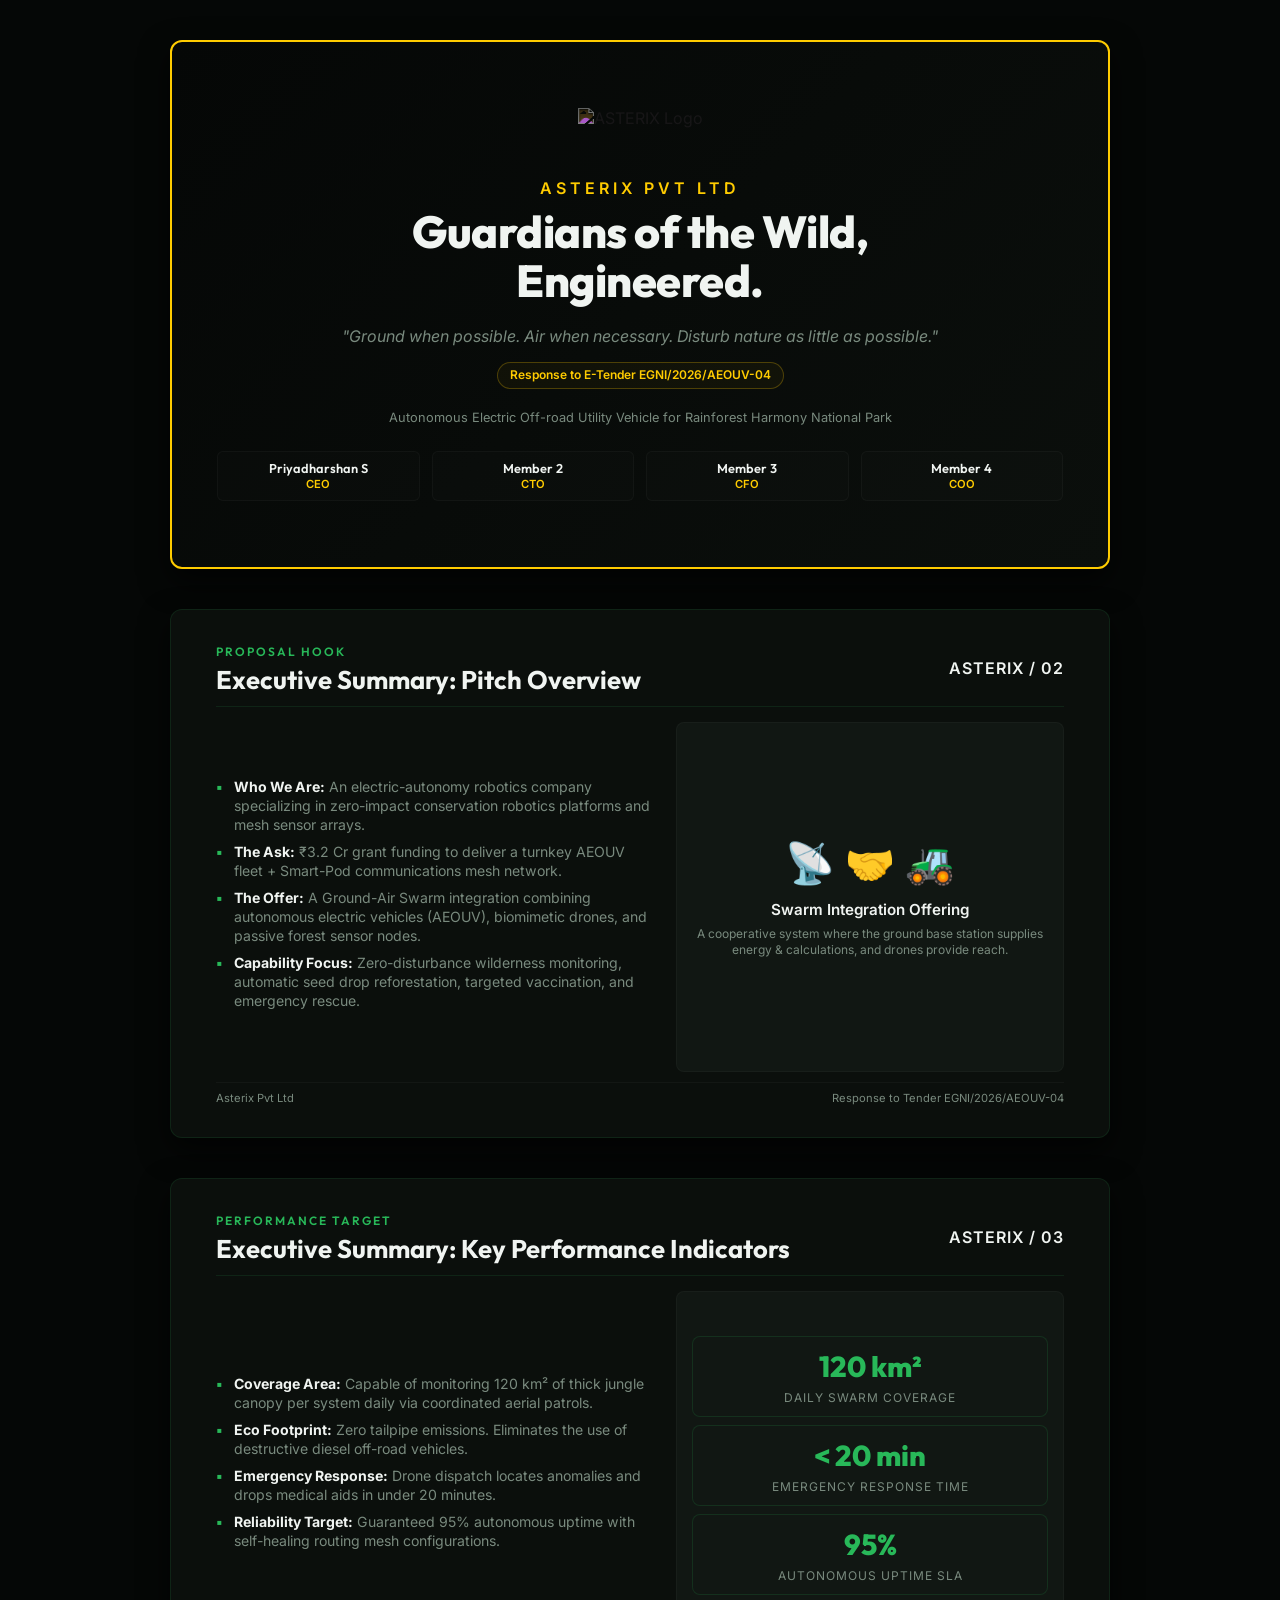
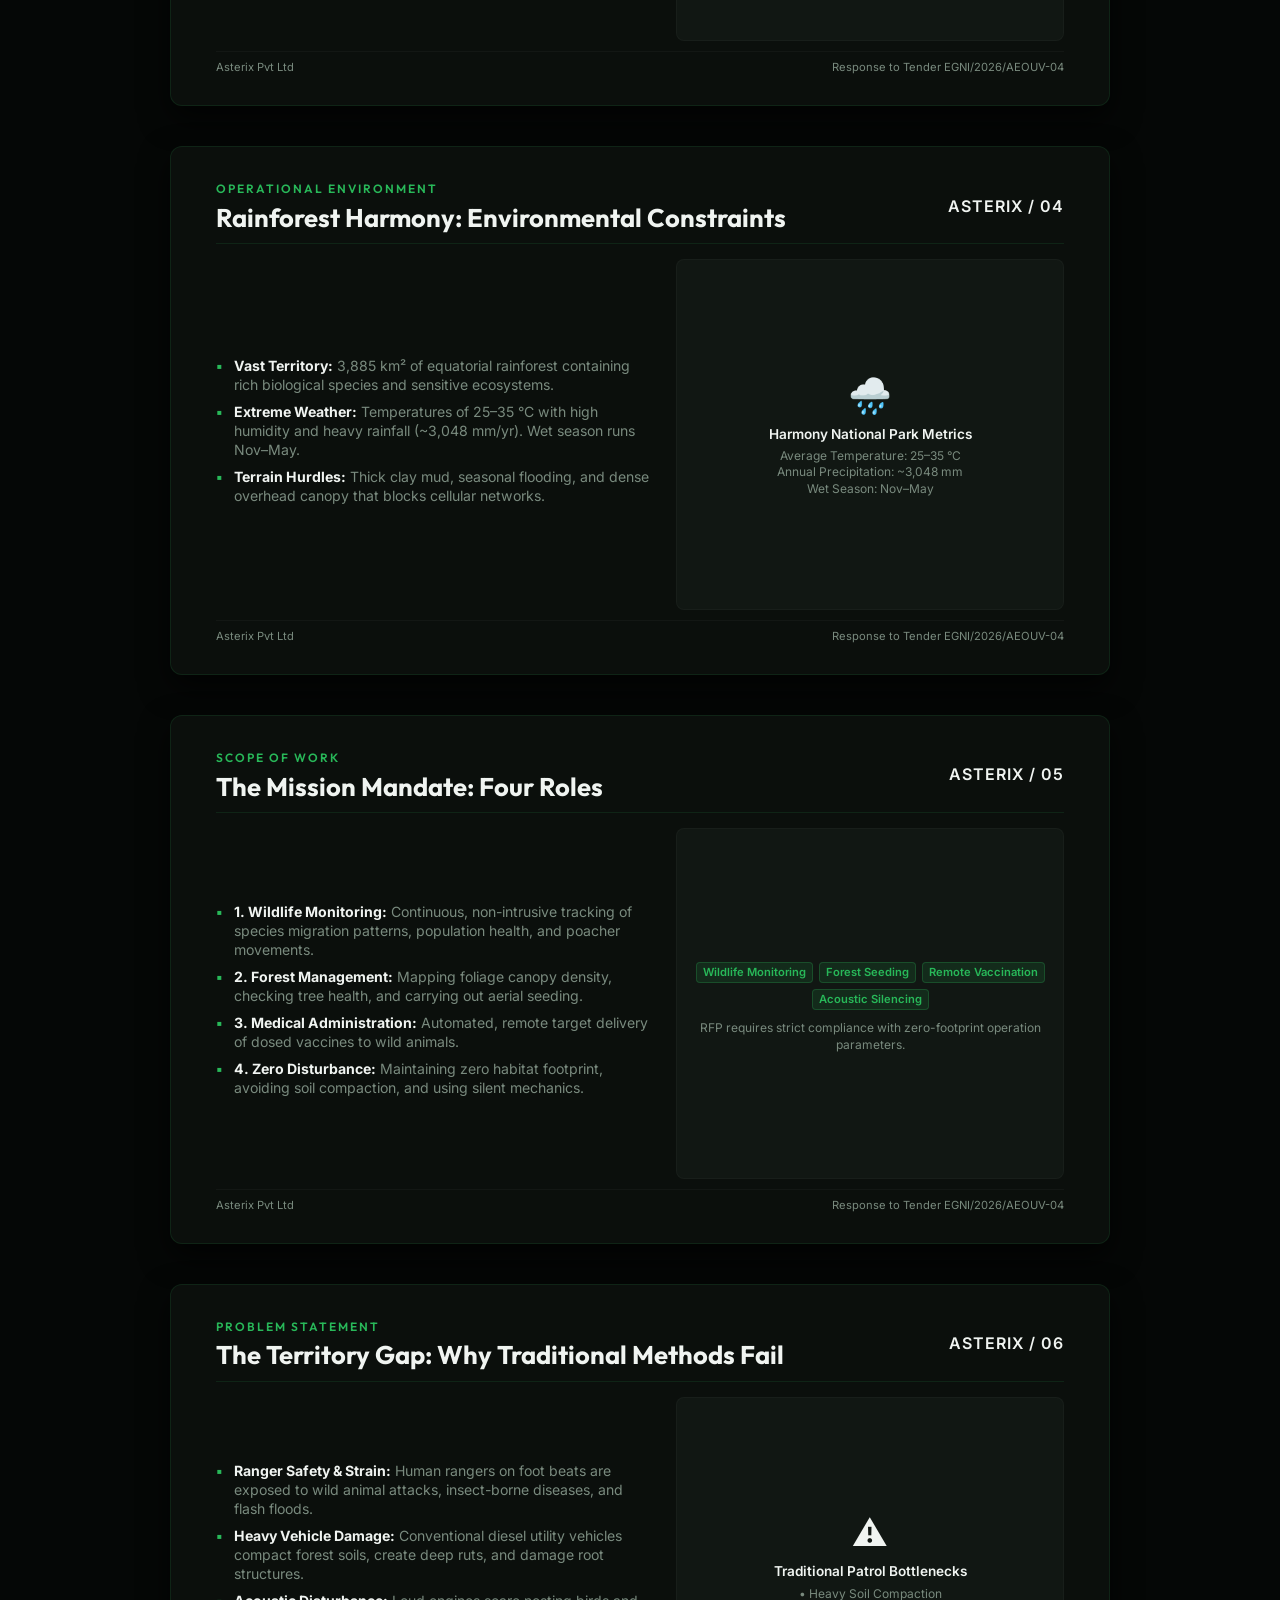
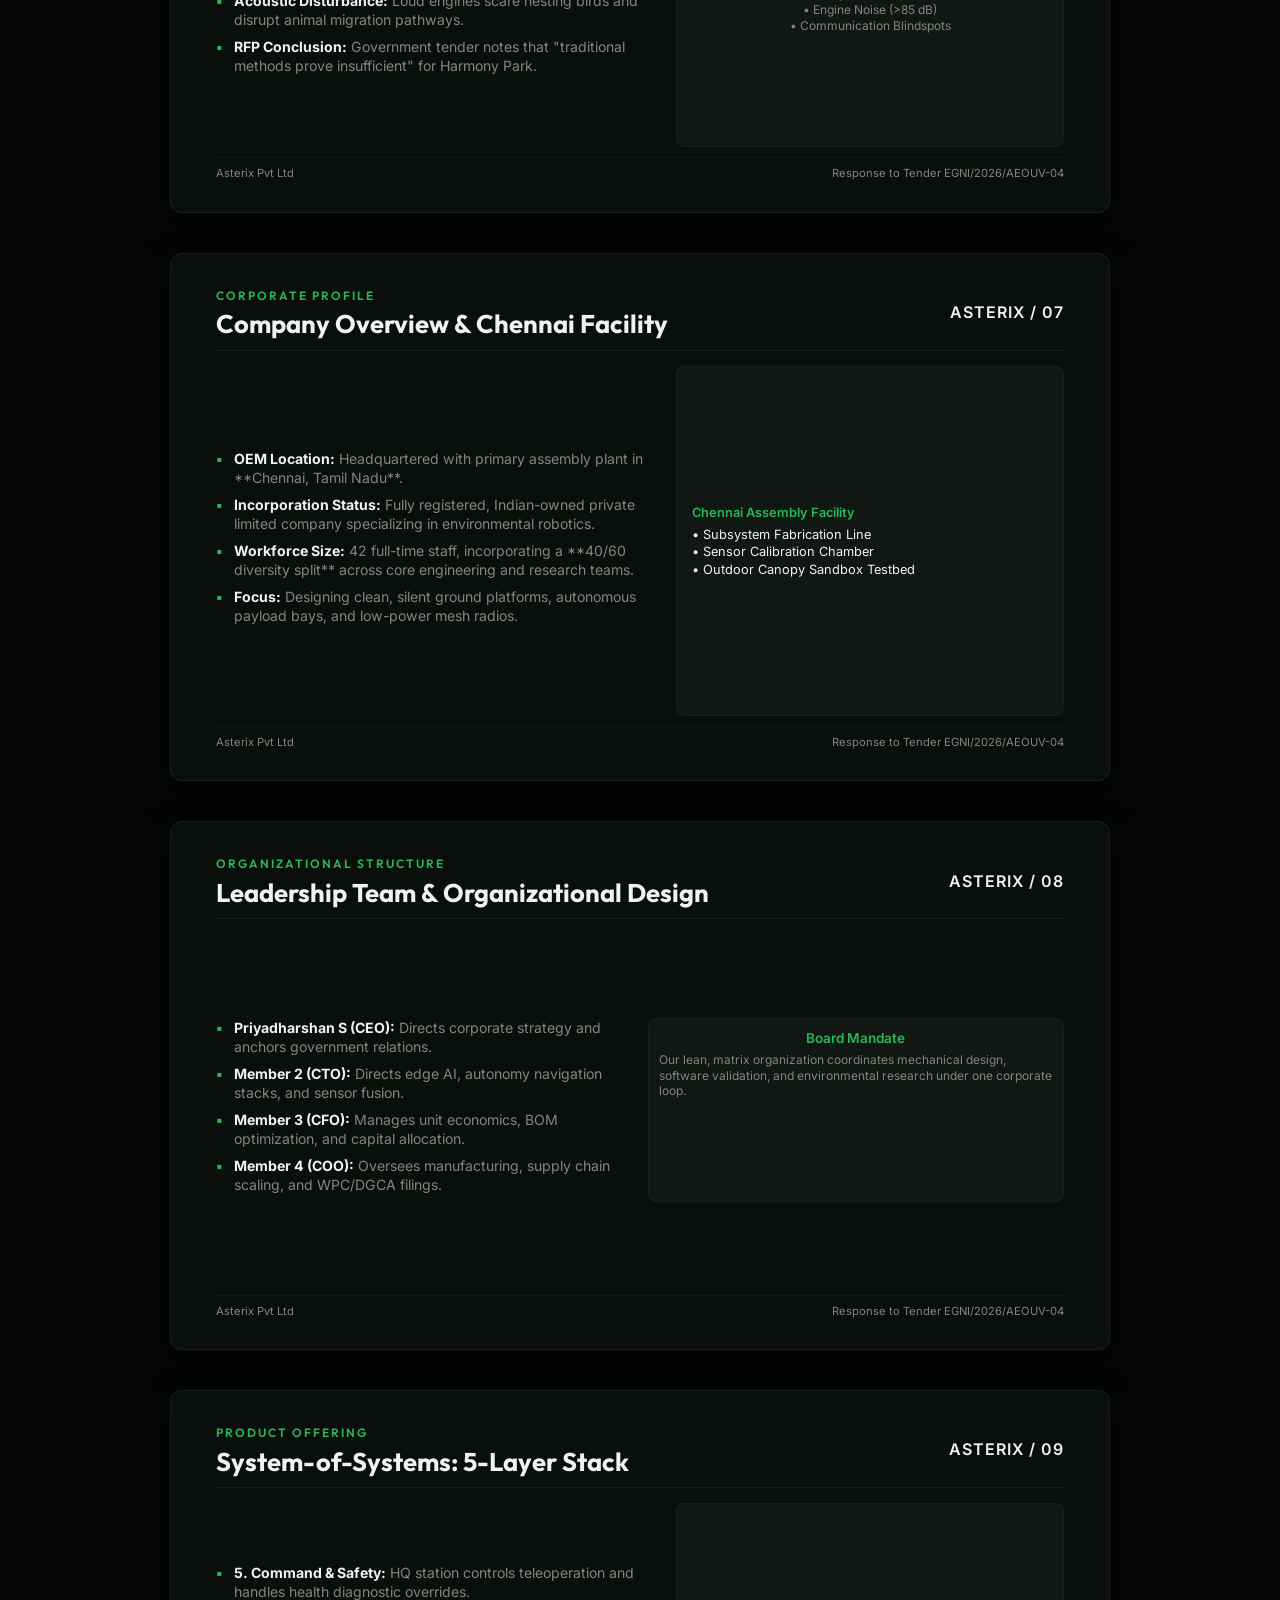
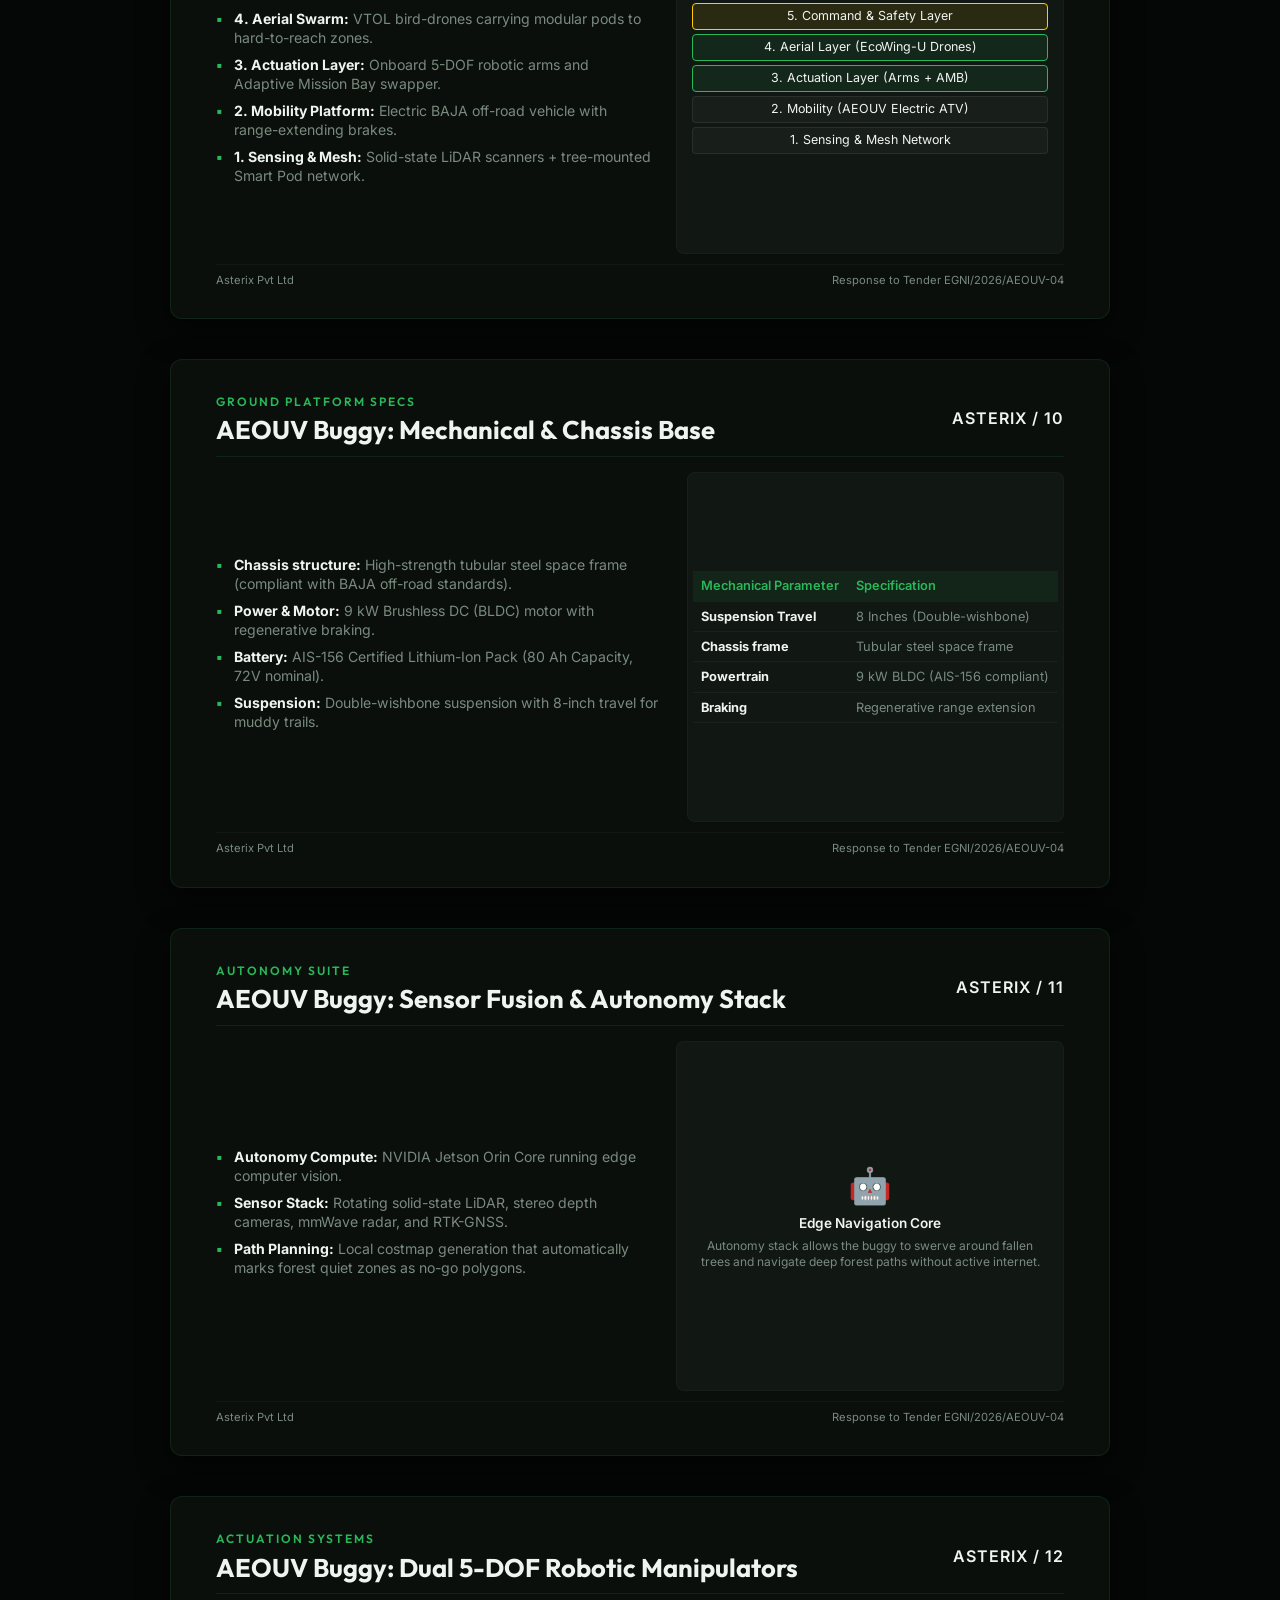
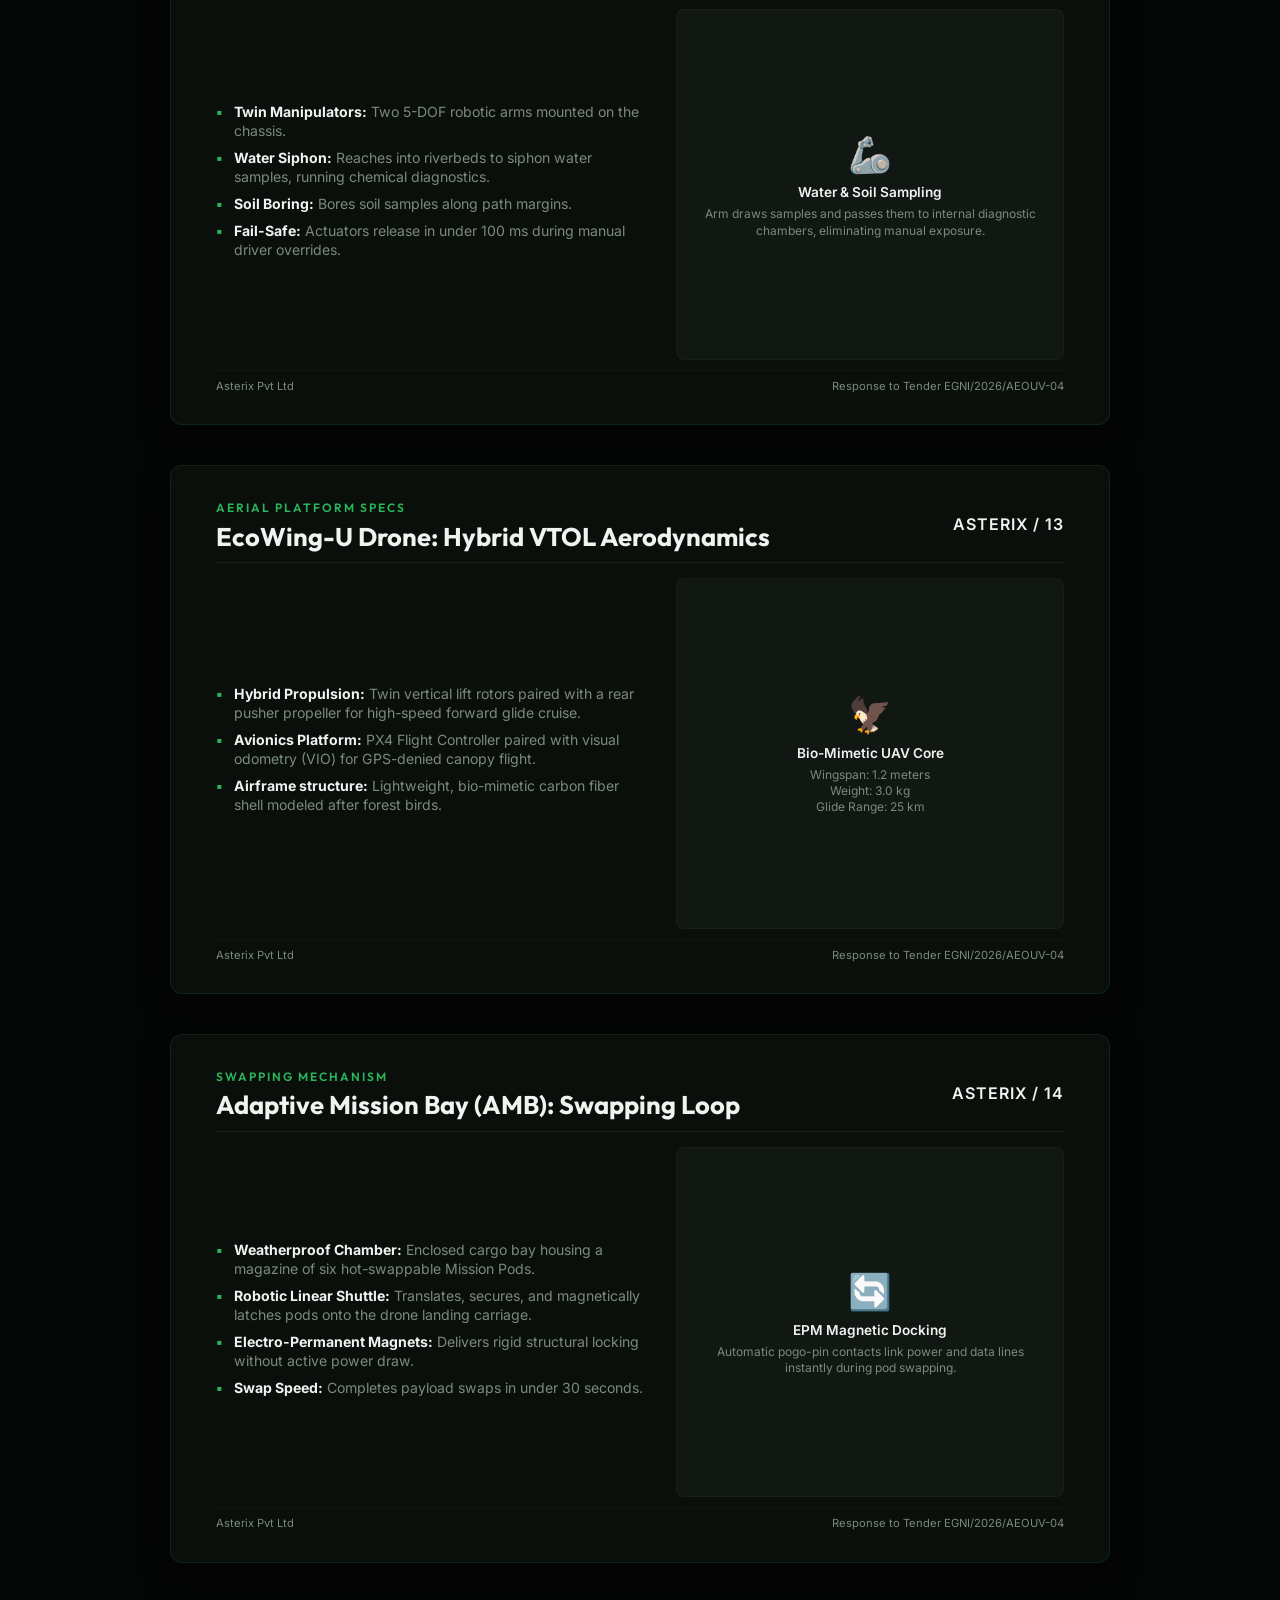
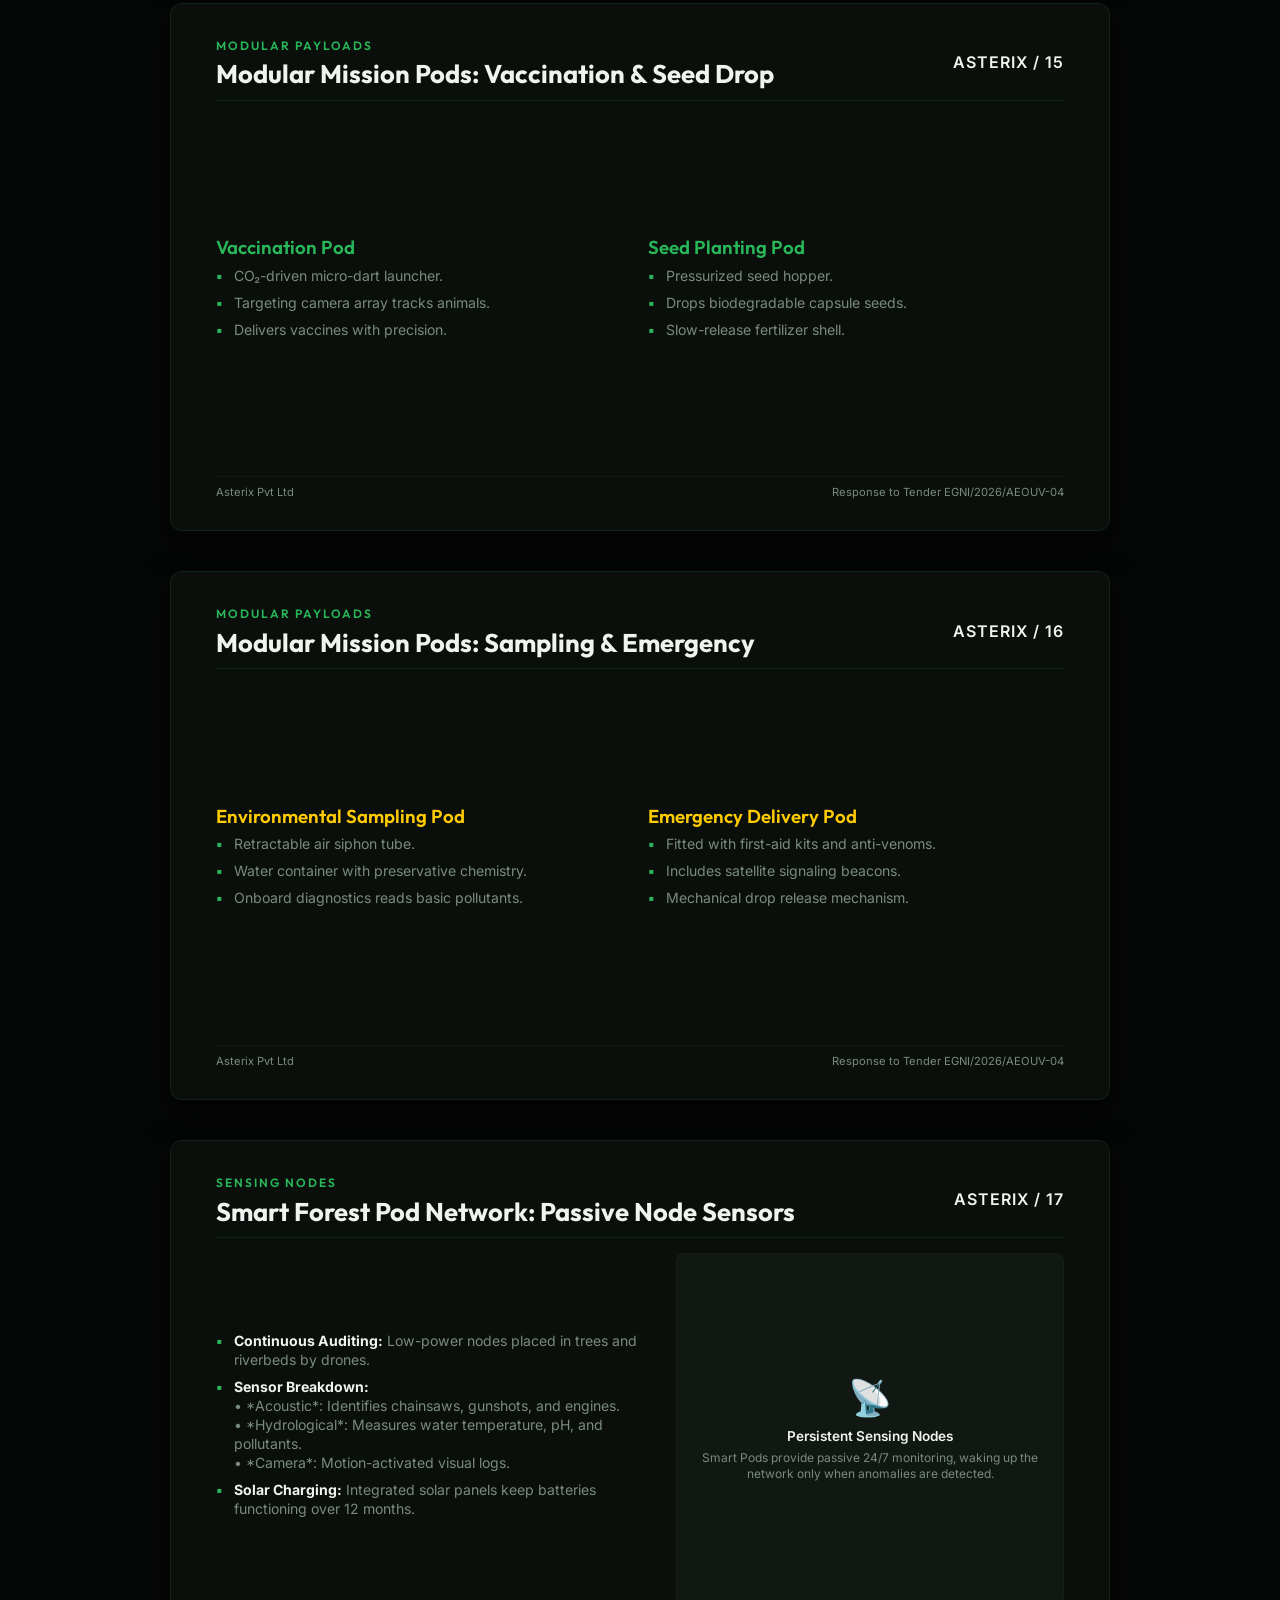
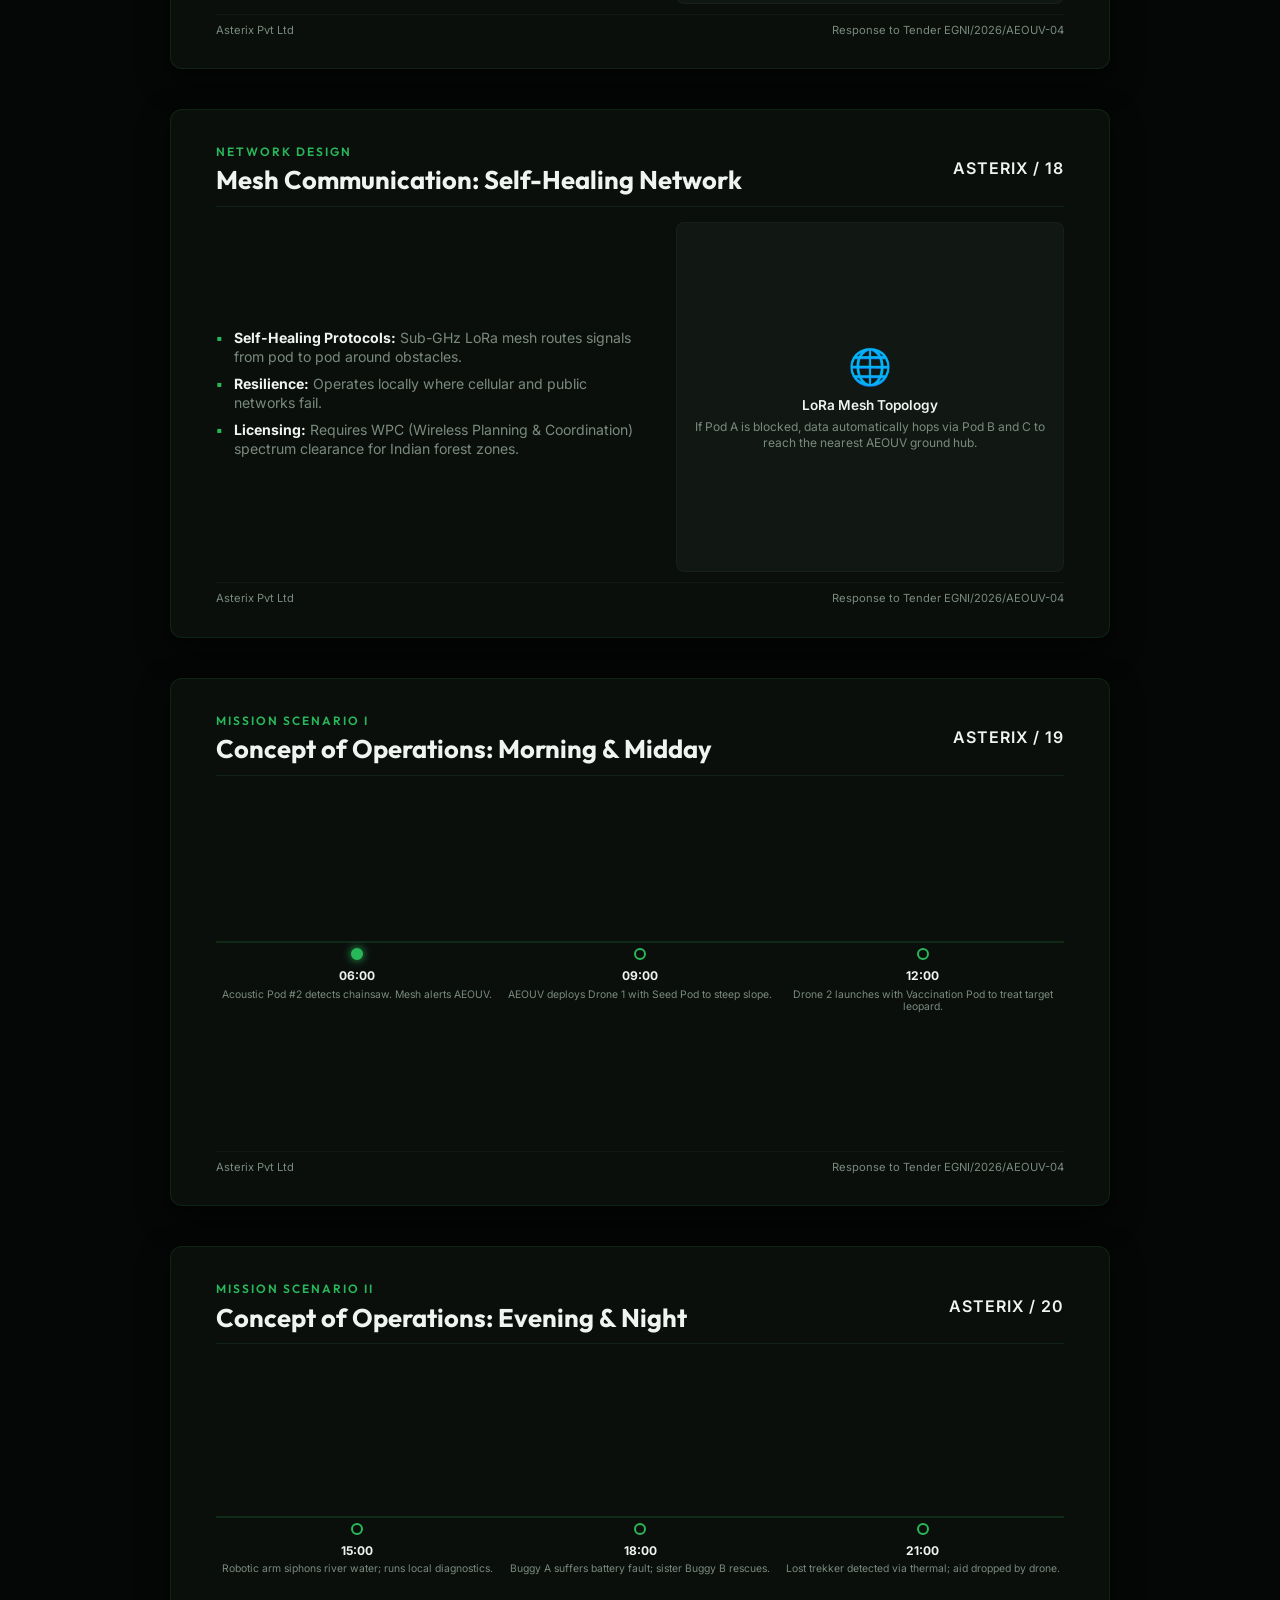
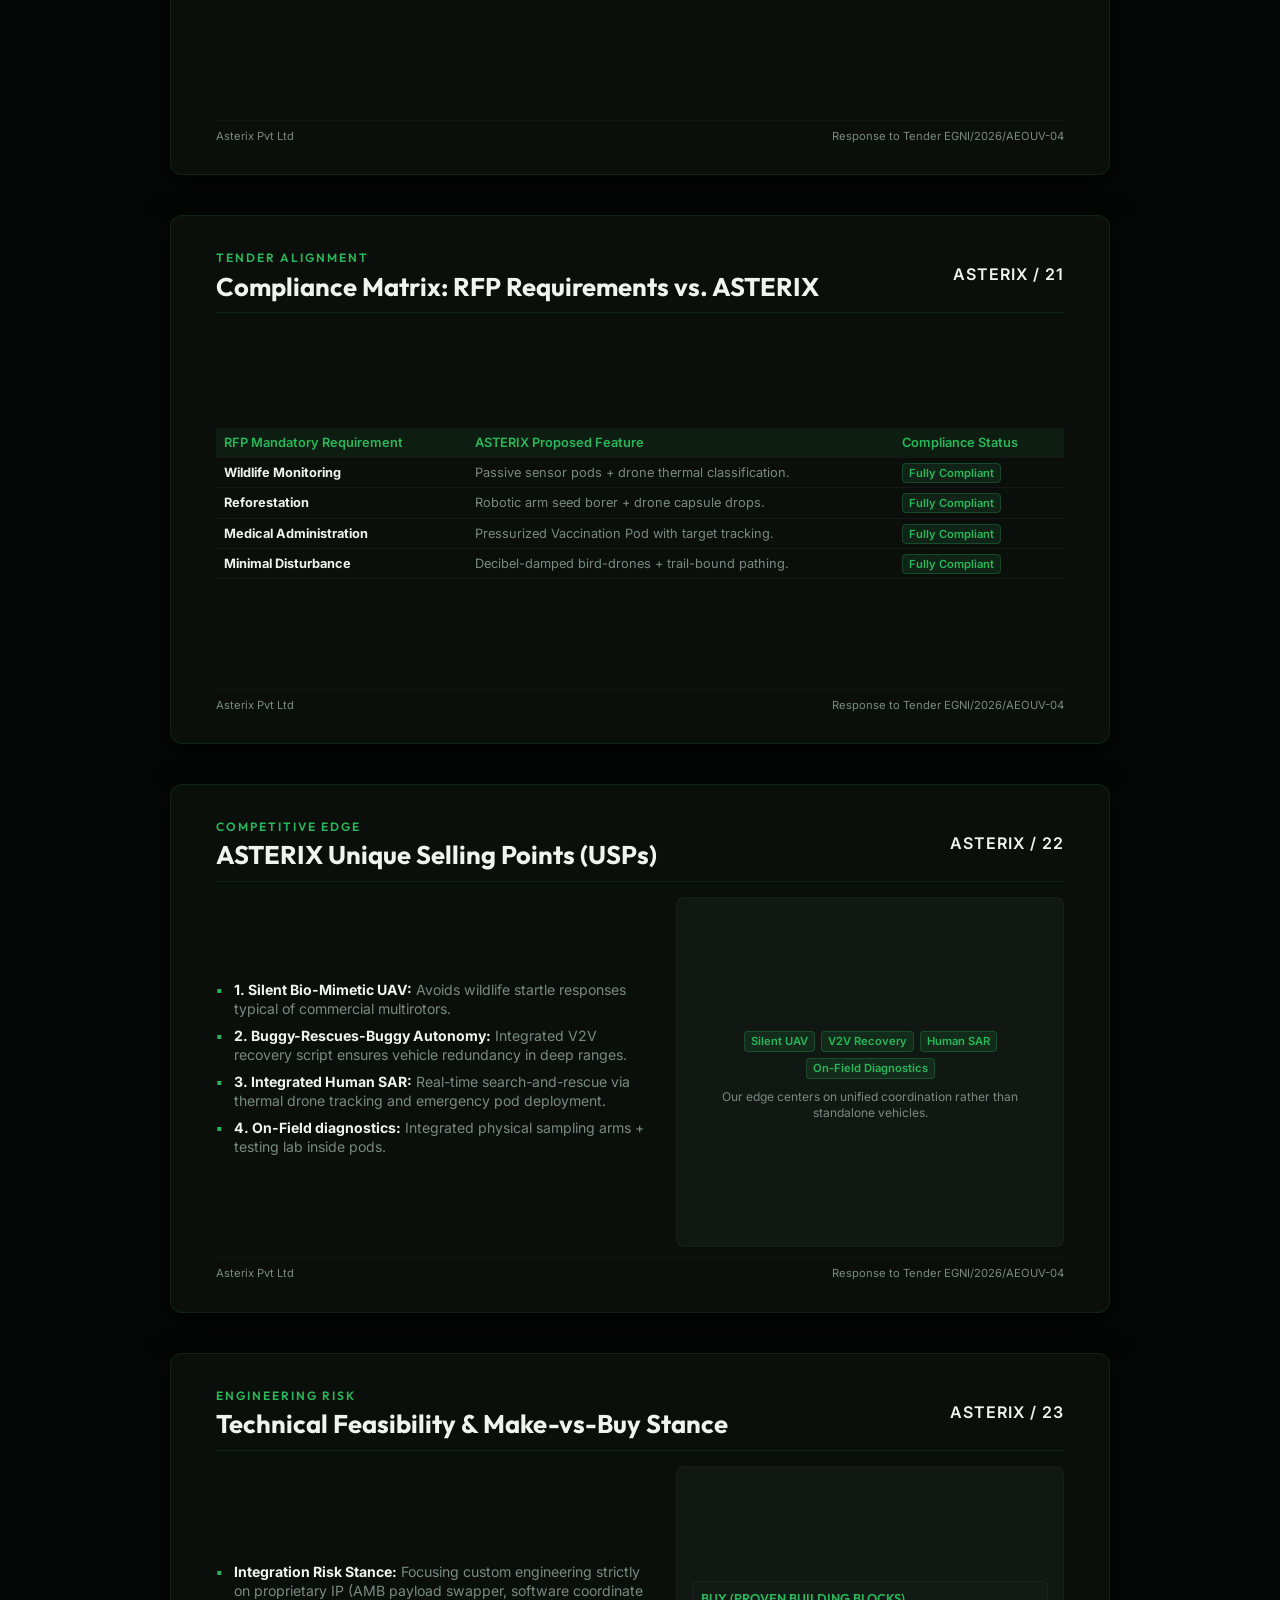
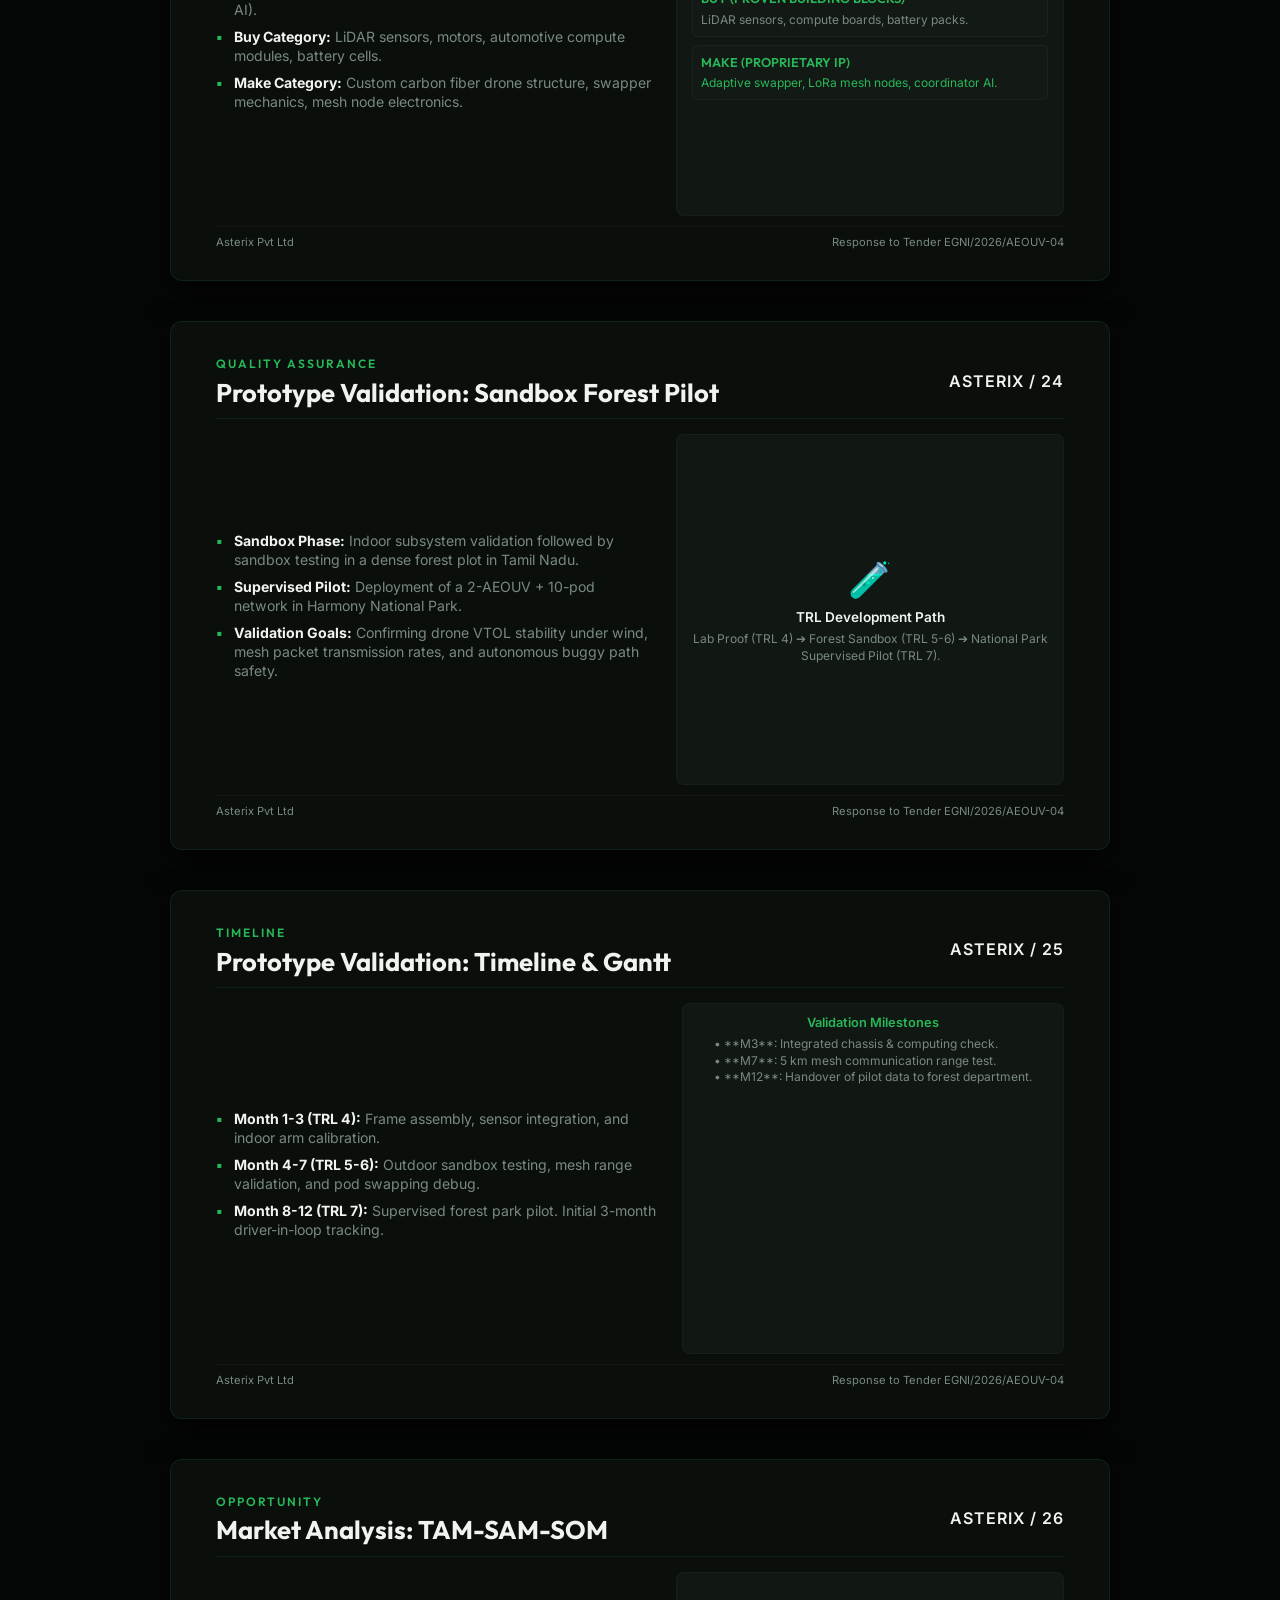
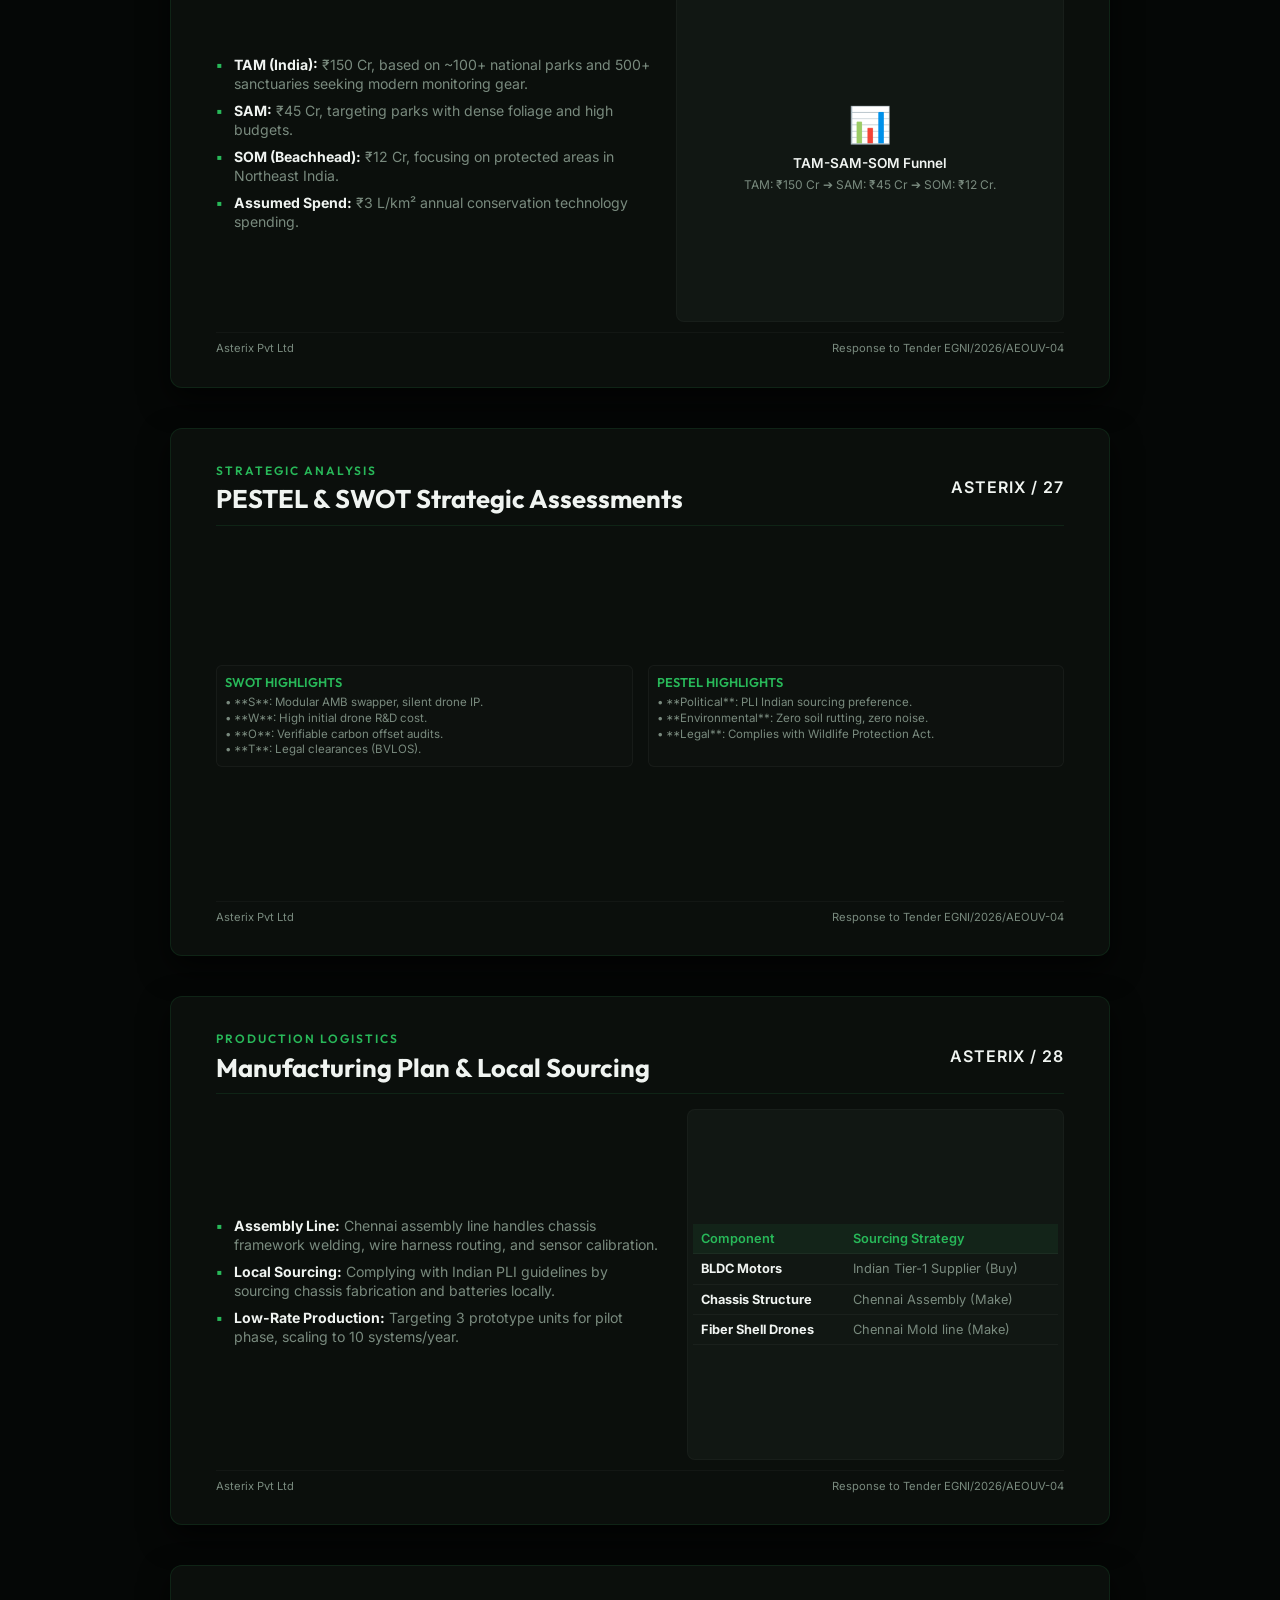
==== commit 2123eb3e: "Integrate team logo image across header, hero, company profile, footer, and slides cover" ====
--- a/slides.html
+++ b/slides.html
@@ -514,6 +514,7 @@
 
         <!-- SLIDE 1: COVER -->
         <div class="slide cover-slide">
+            <img src="assets/logo.png" alt="ASTERIX Logo" style="height: 55px; filter: invert(1); mix-blend-mode: screen; margin-bottom: 15px;">
             <div class="subtitle">ASTERIX PVT LTD</div>
             <h1>Guardians of the Wild,<br>Engineered.</h1>
             <blockquote>"Ground when possible. Air when necessary. Disturb nature as little as possible."</blockquote>
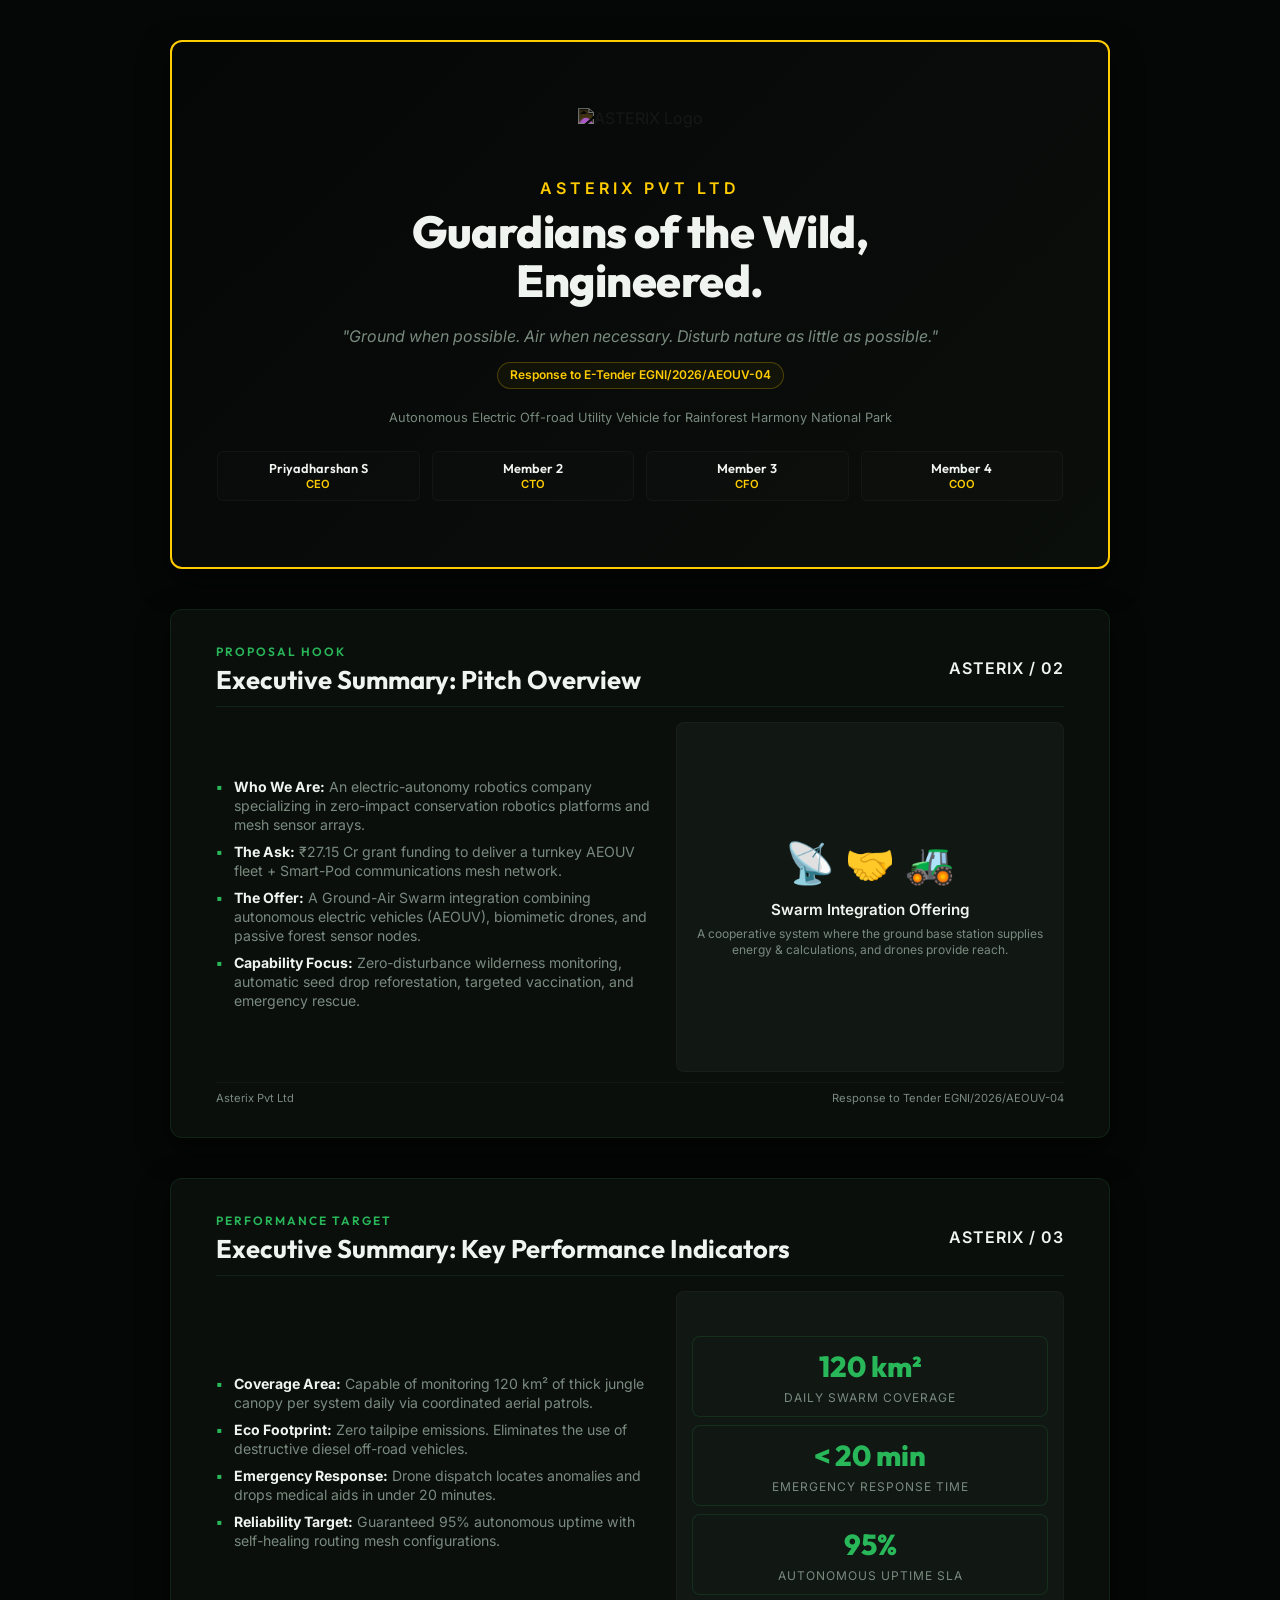
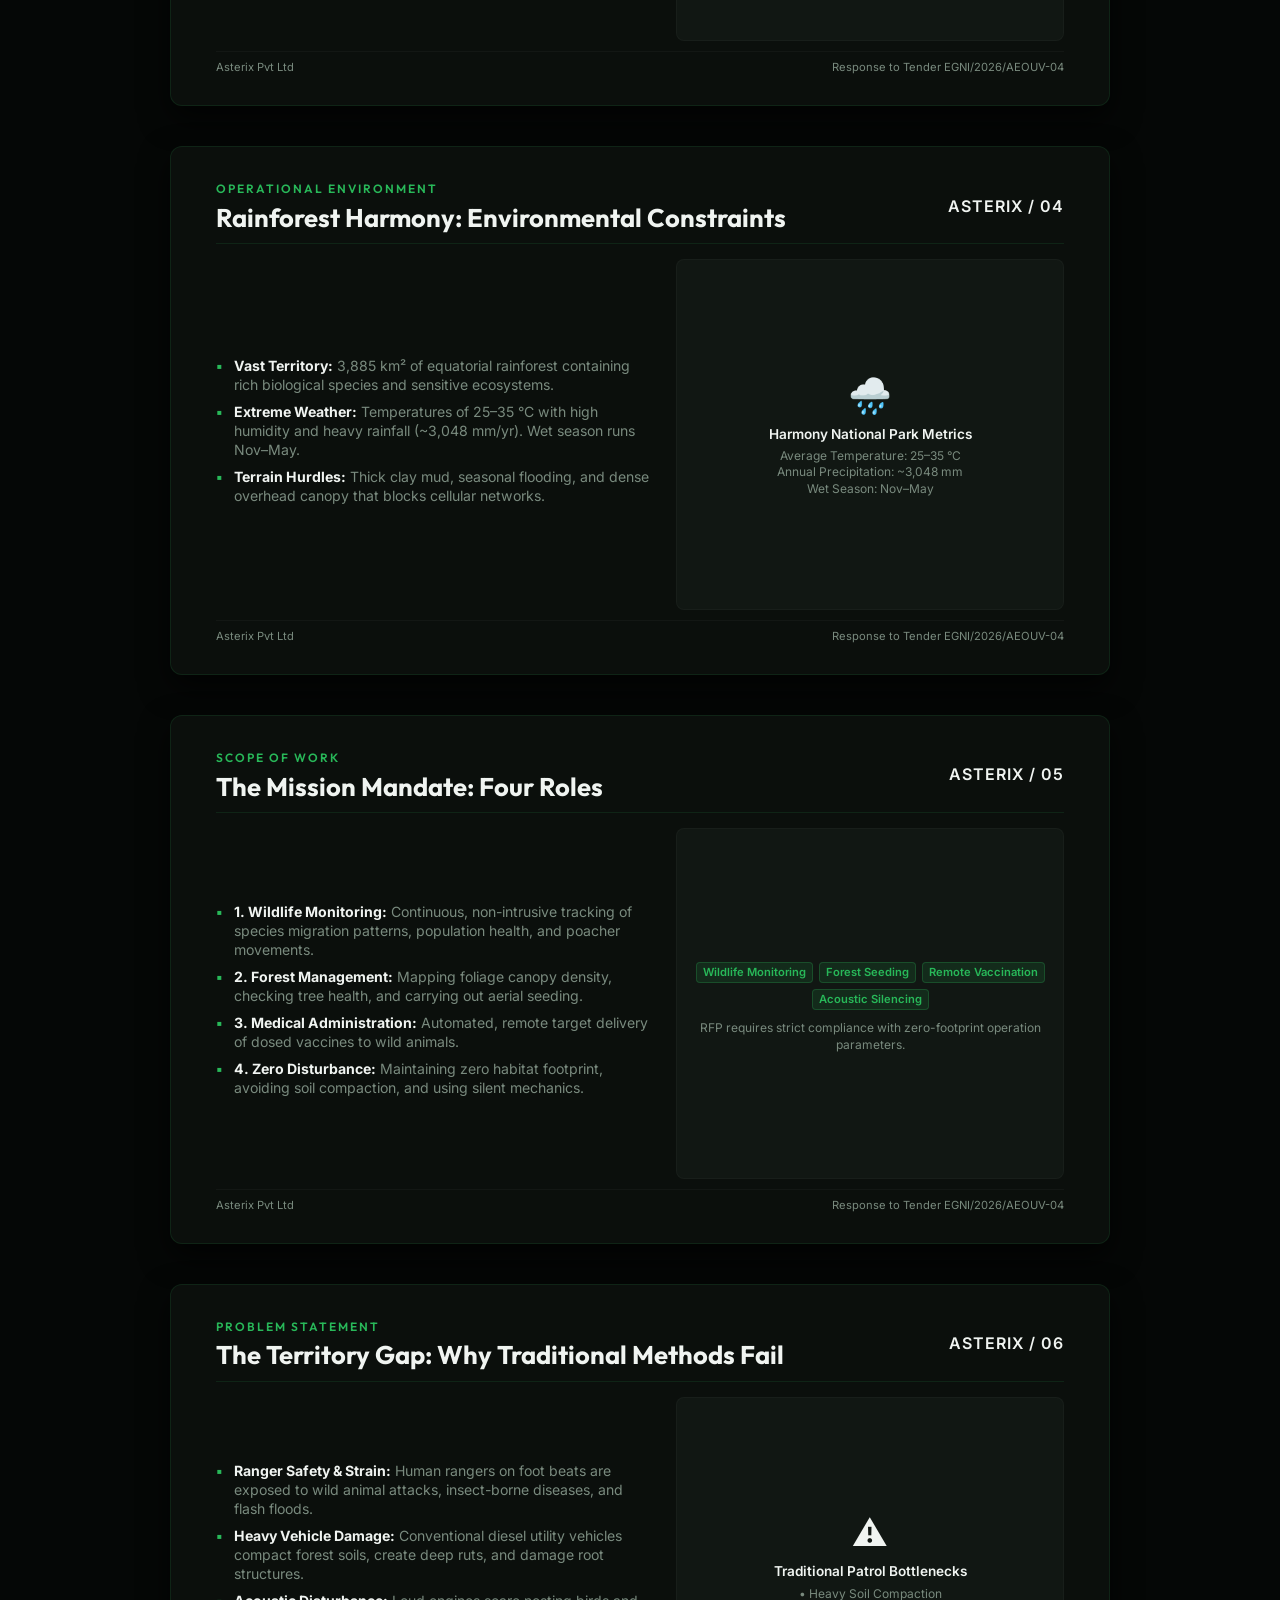
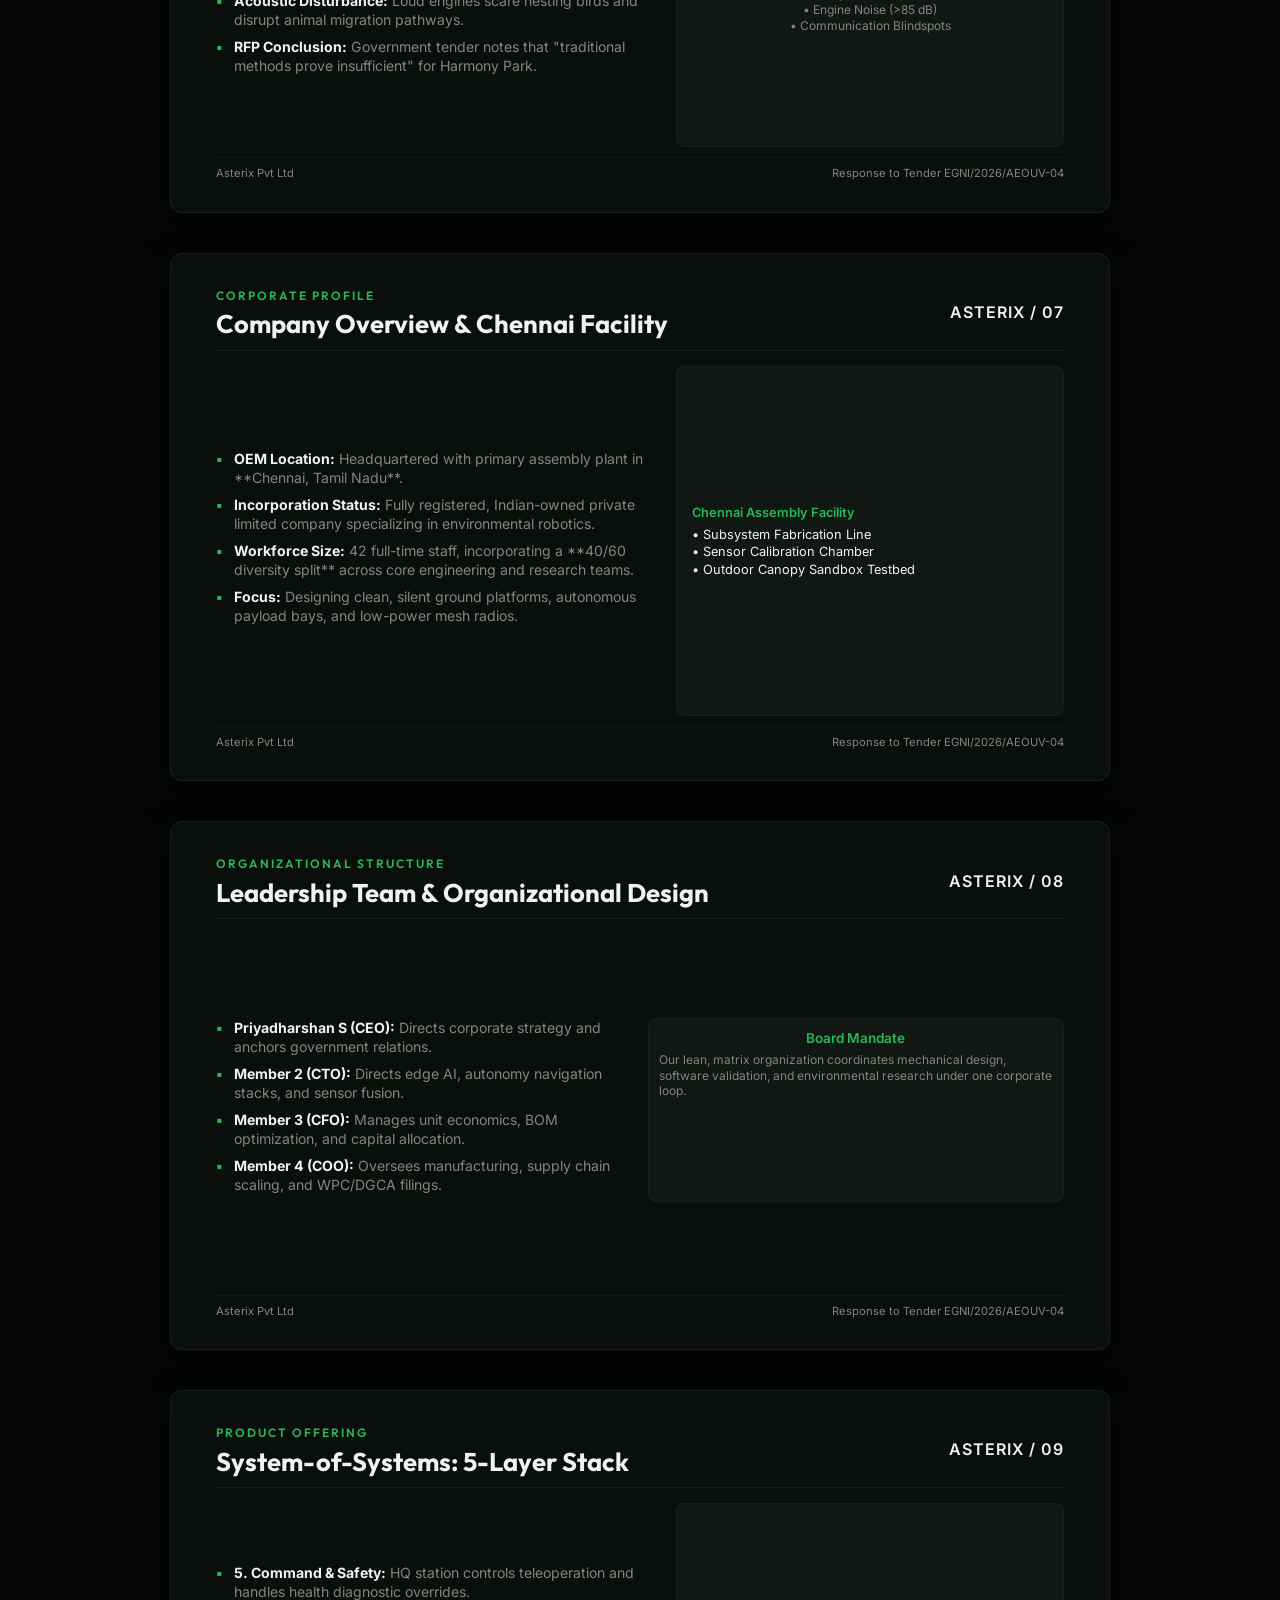
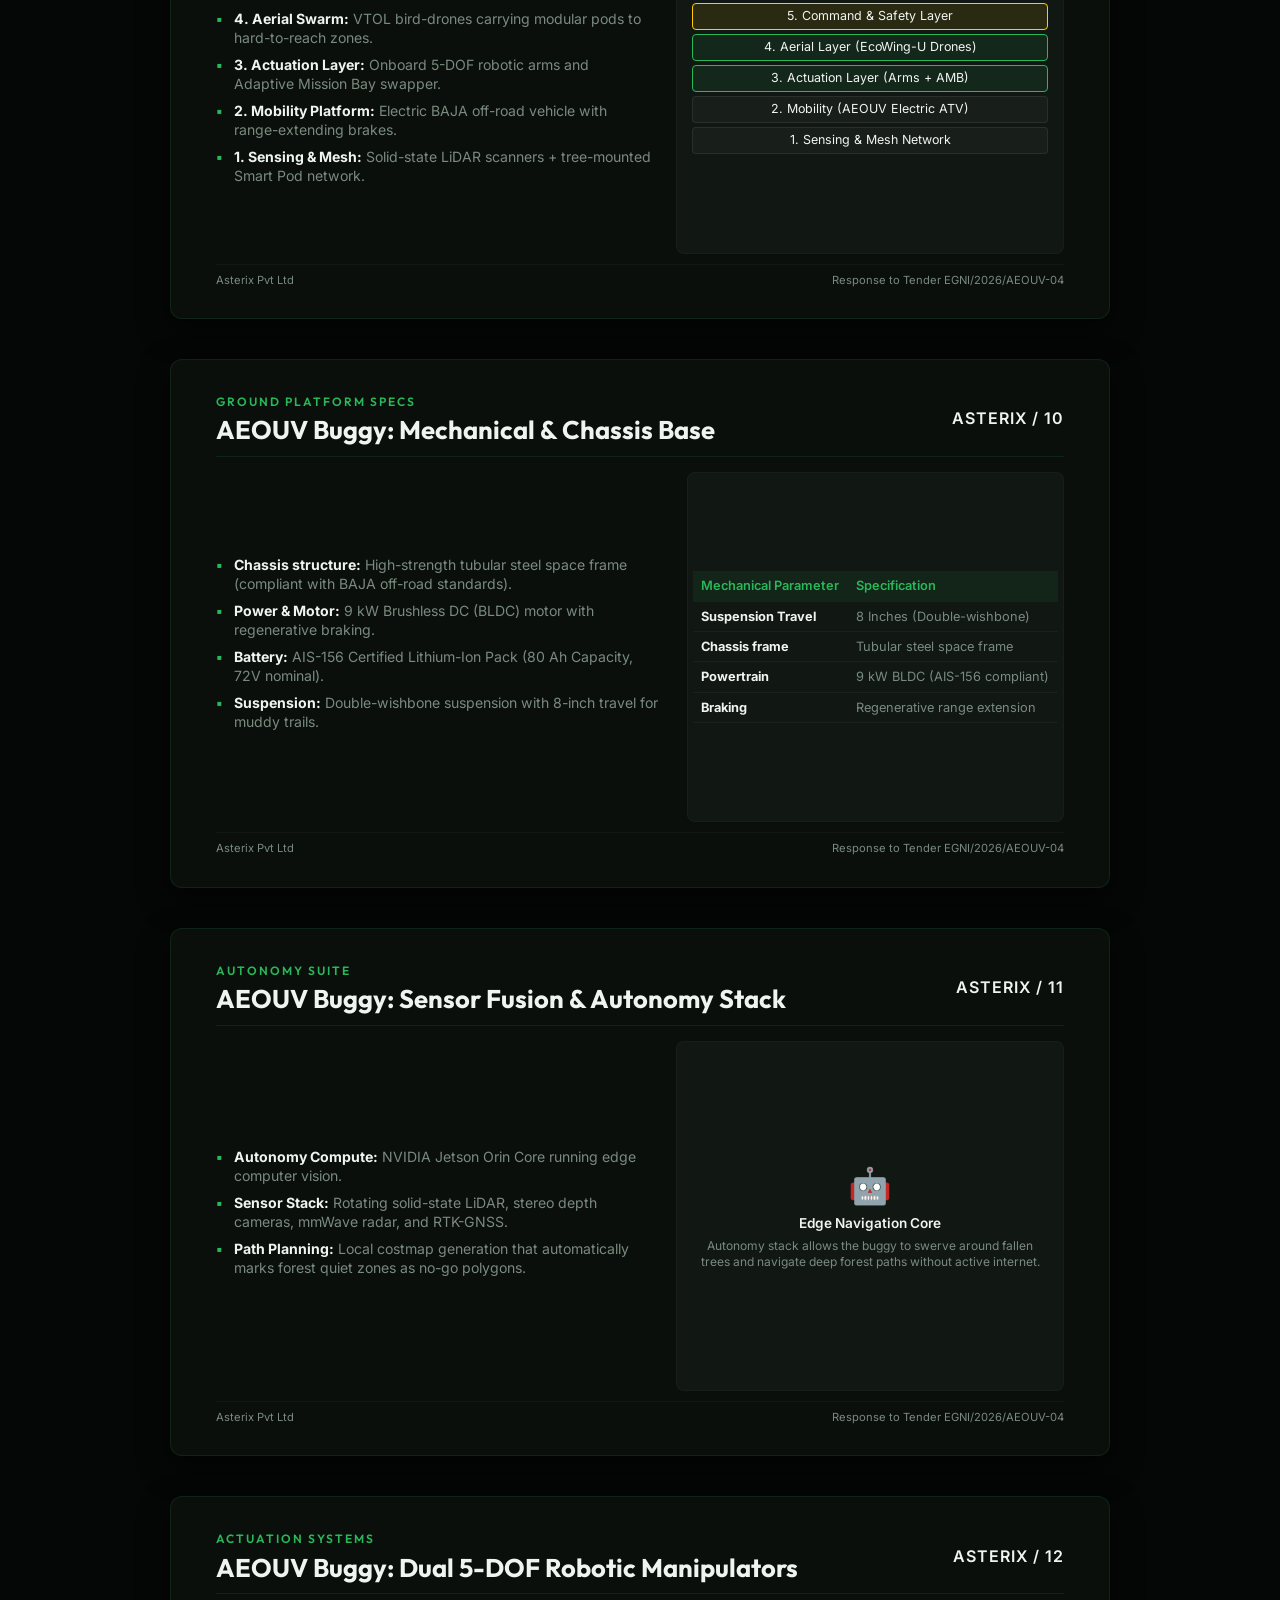
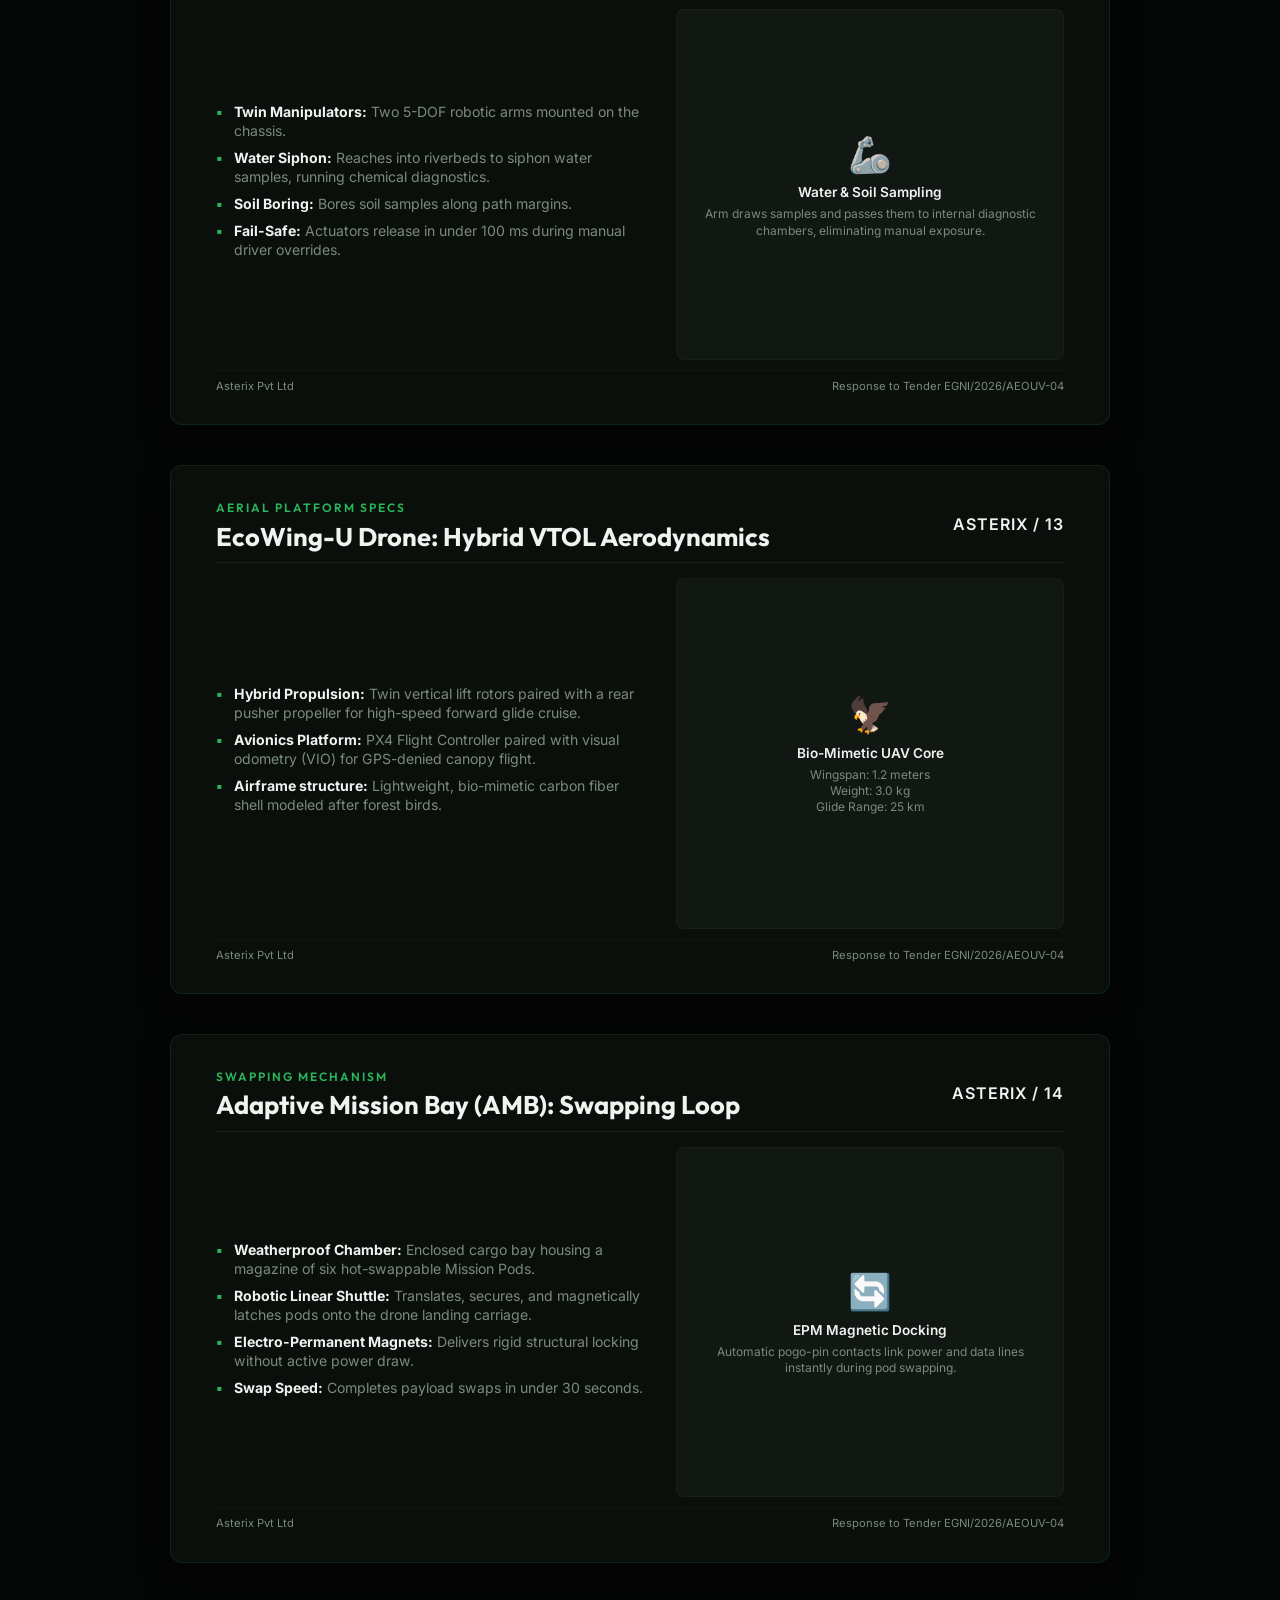
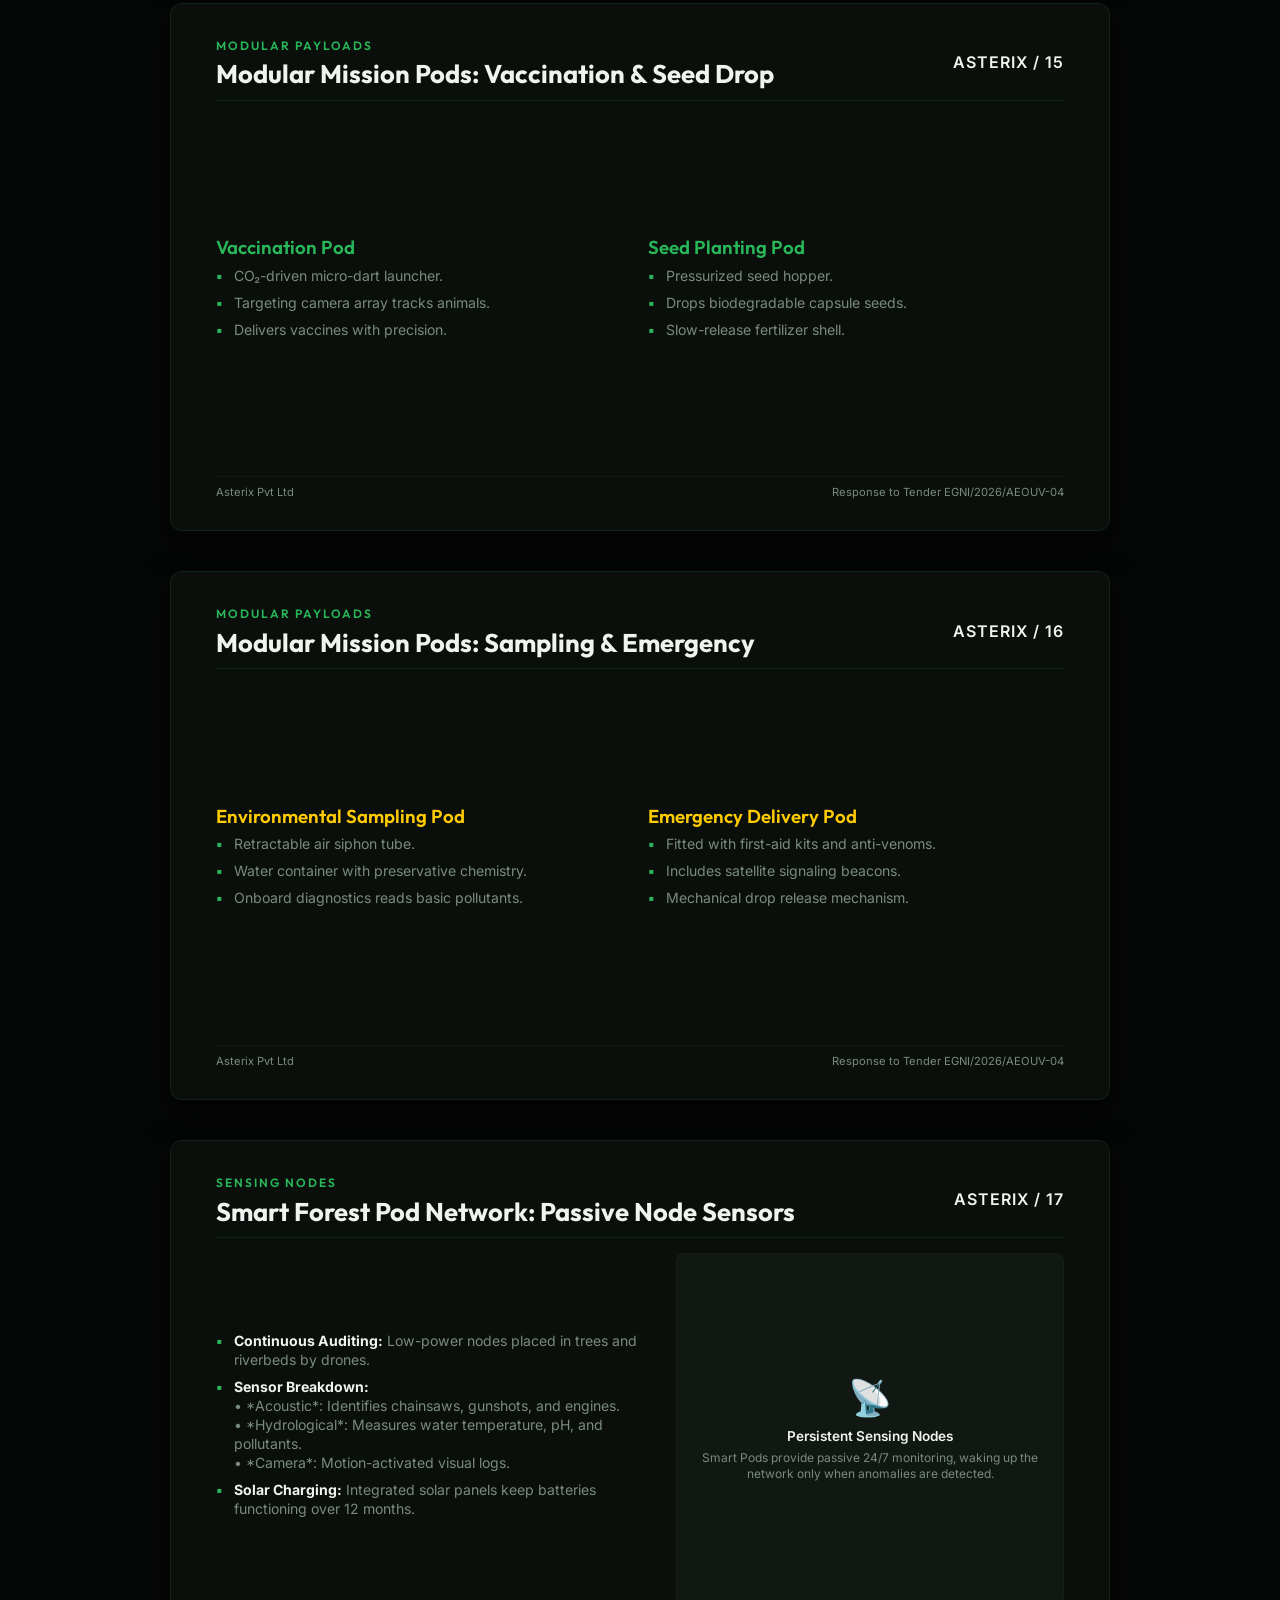
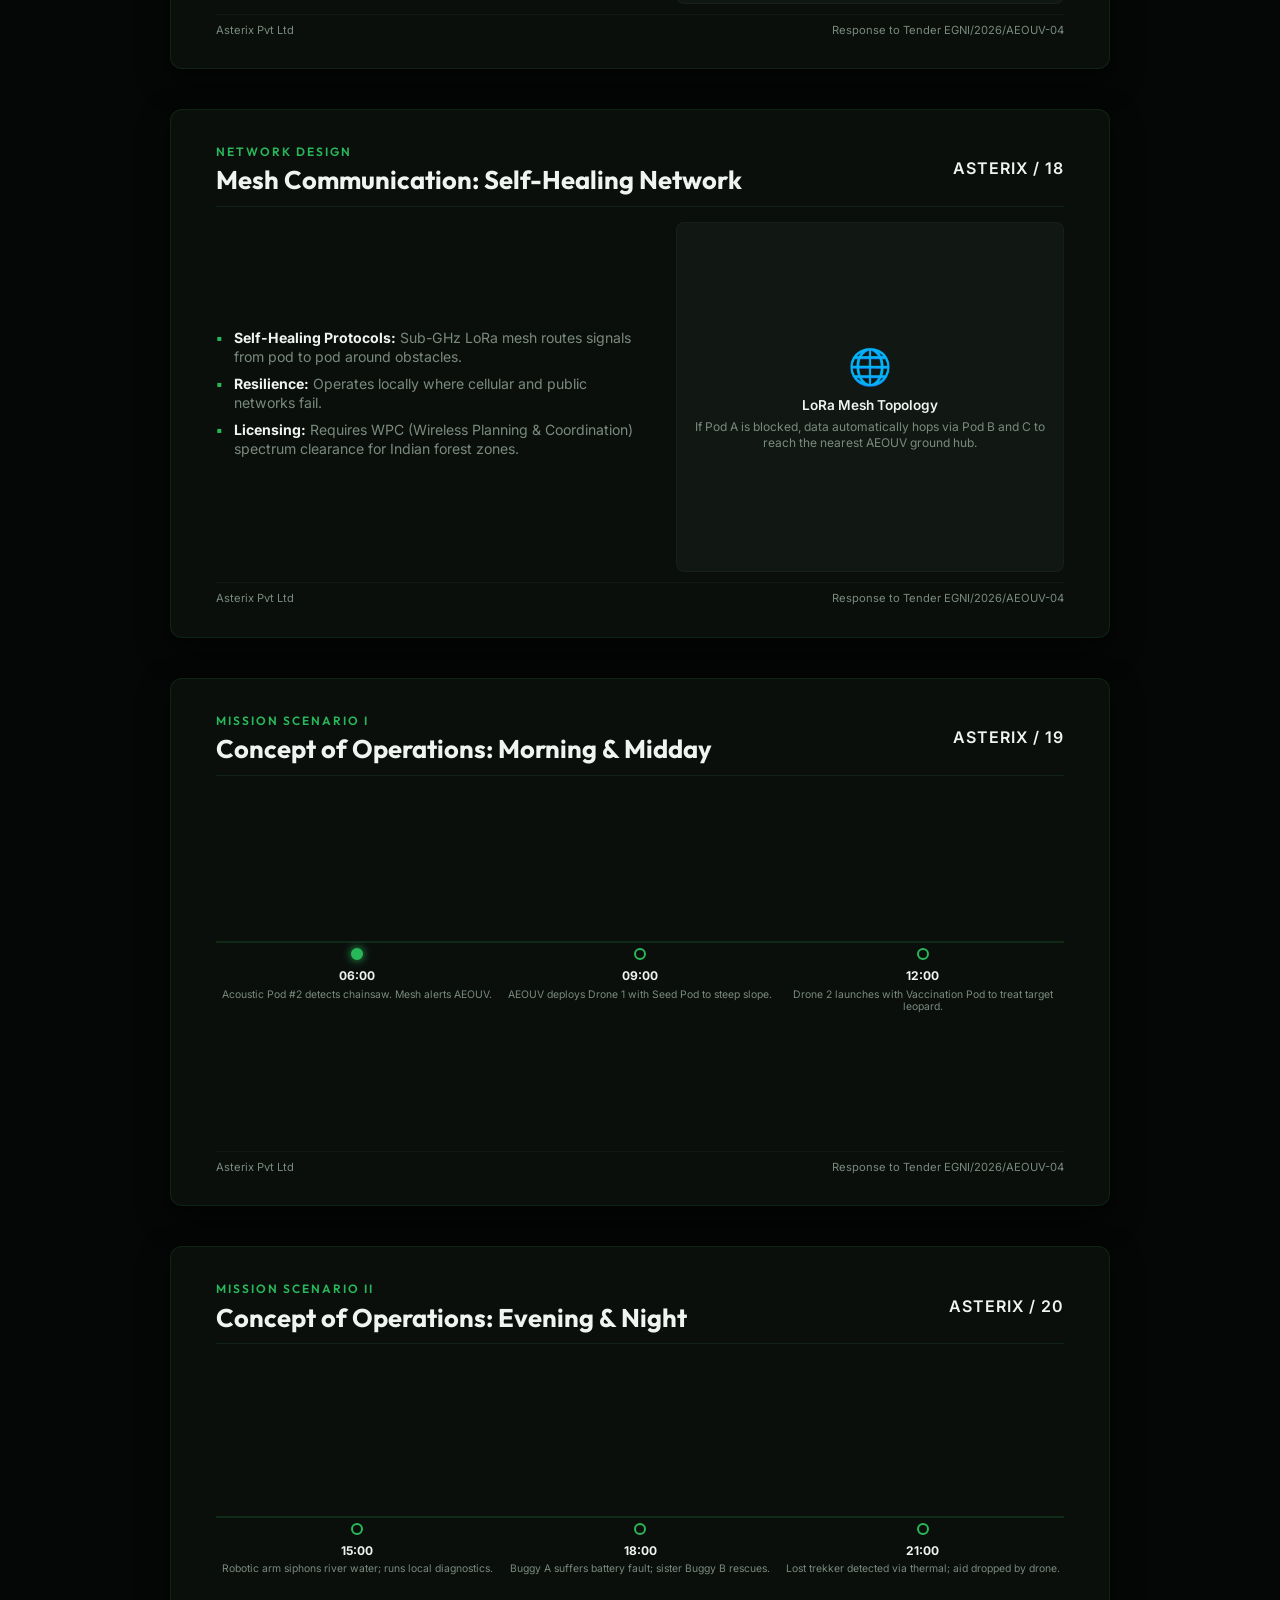
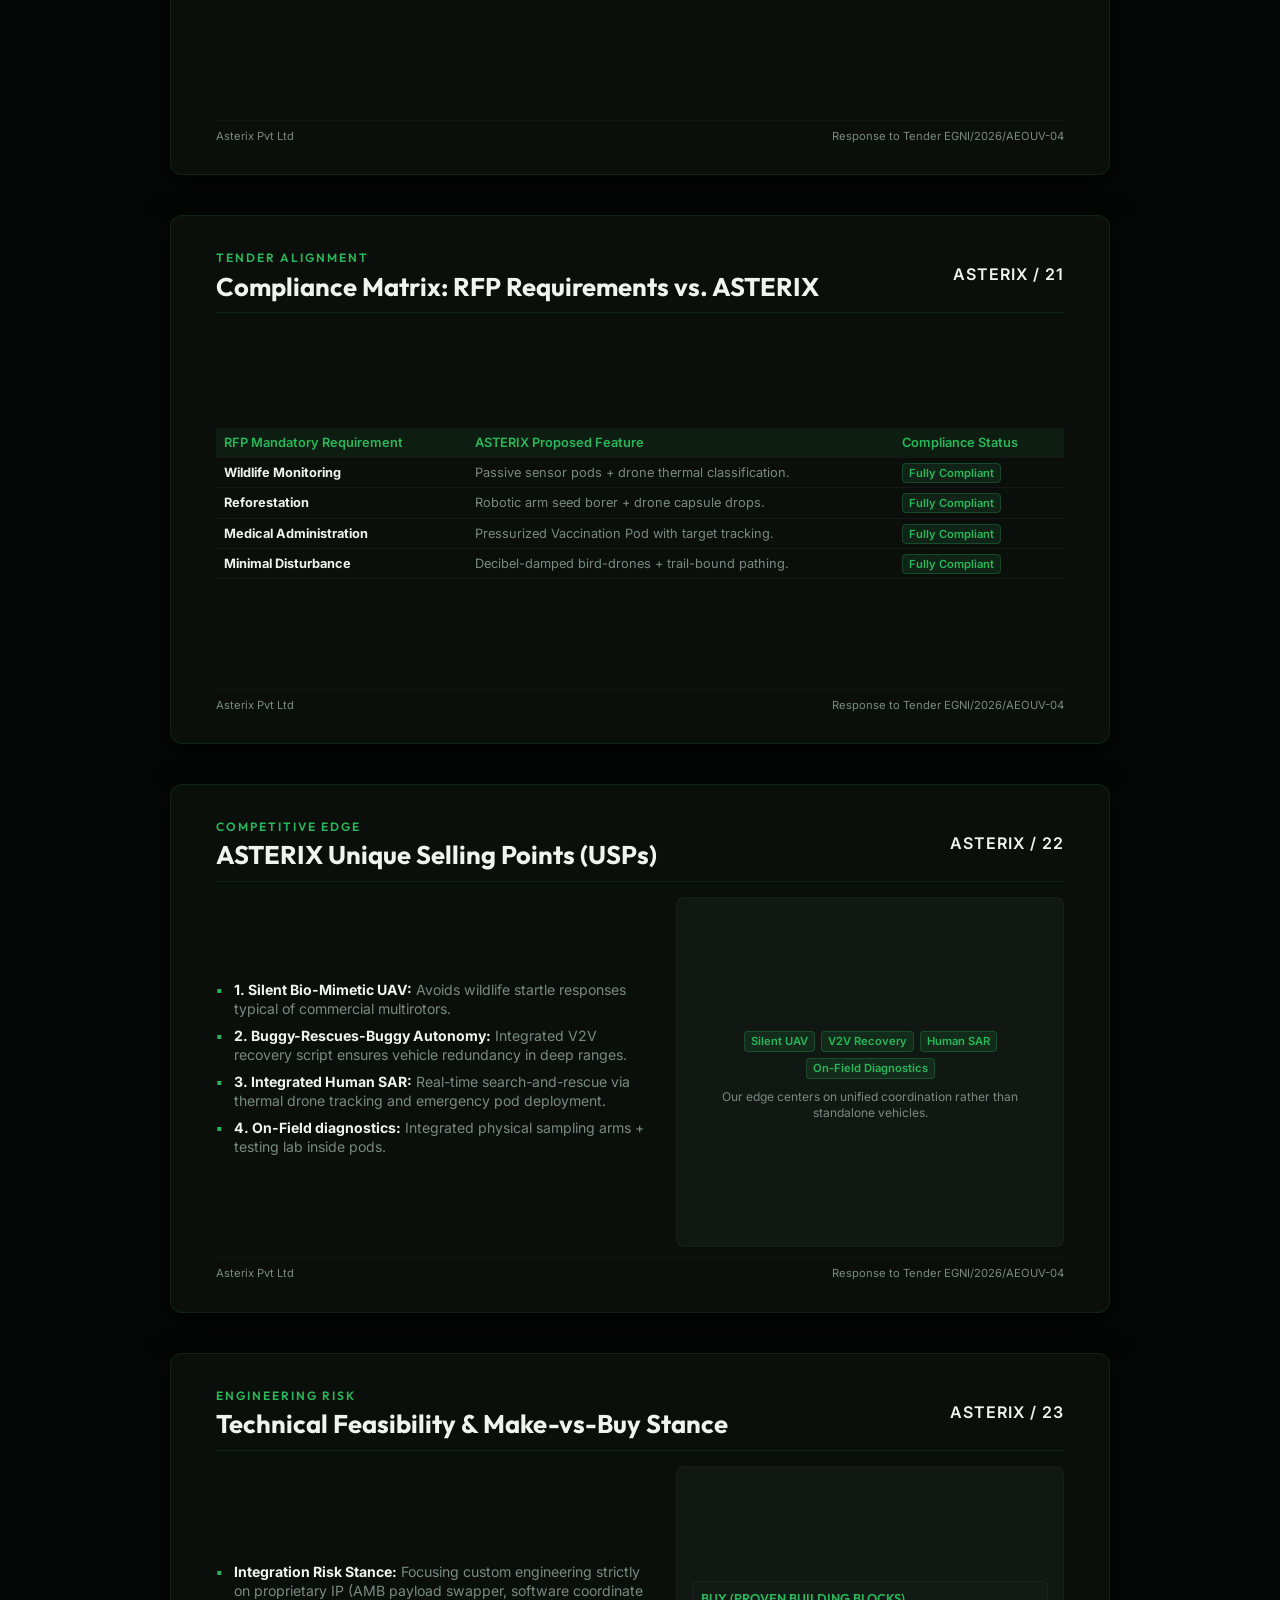
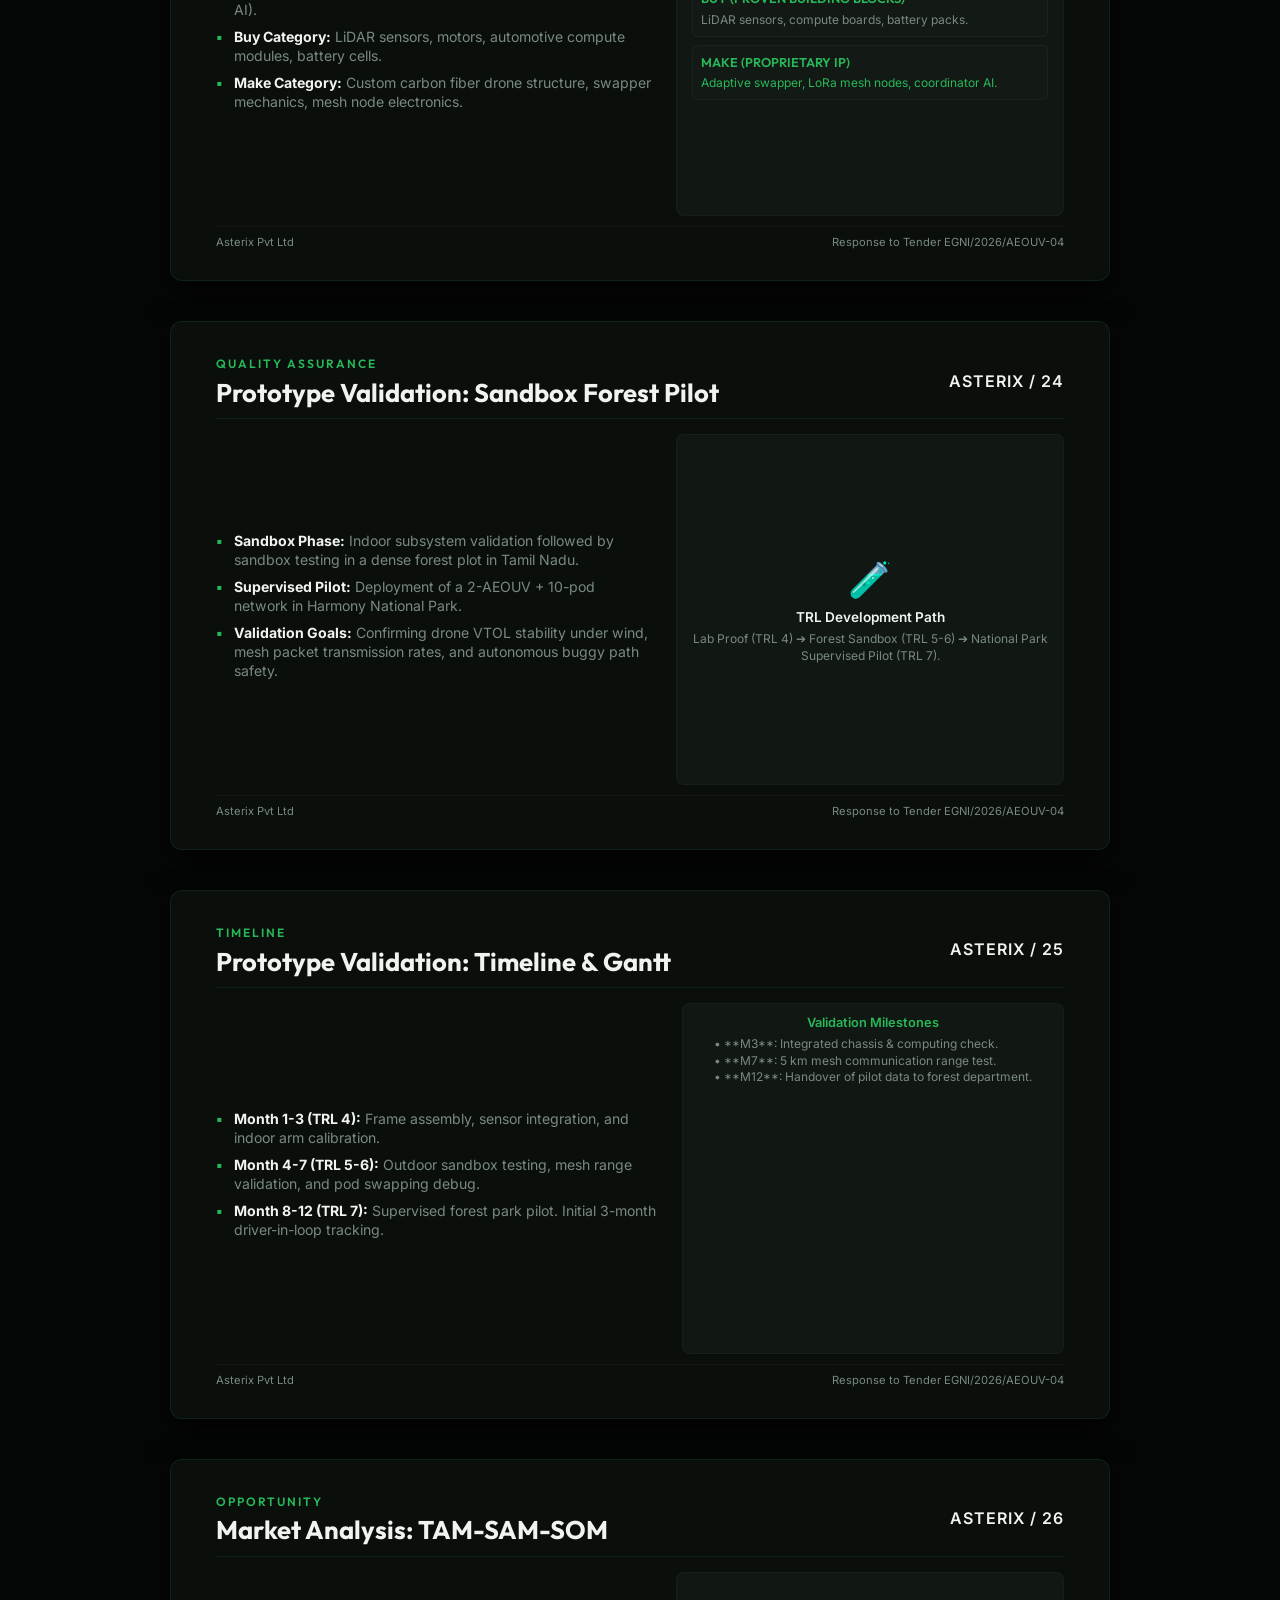
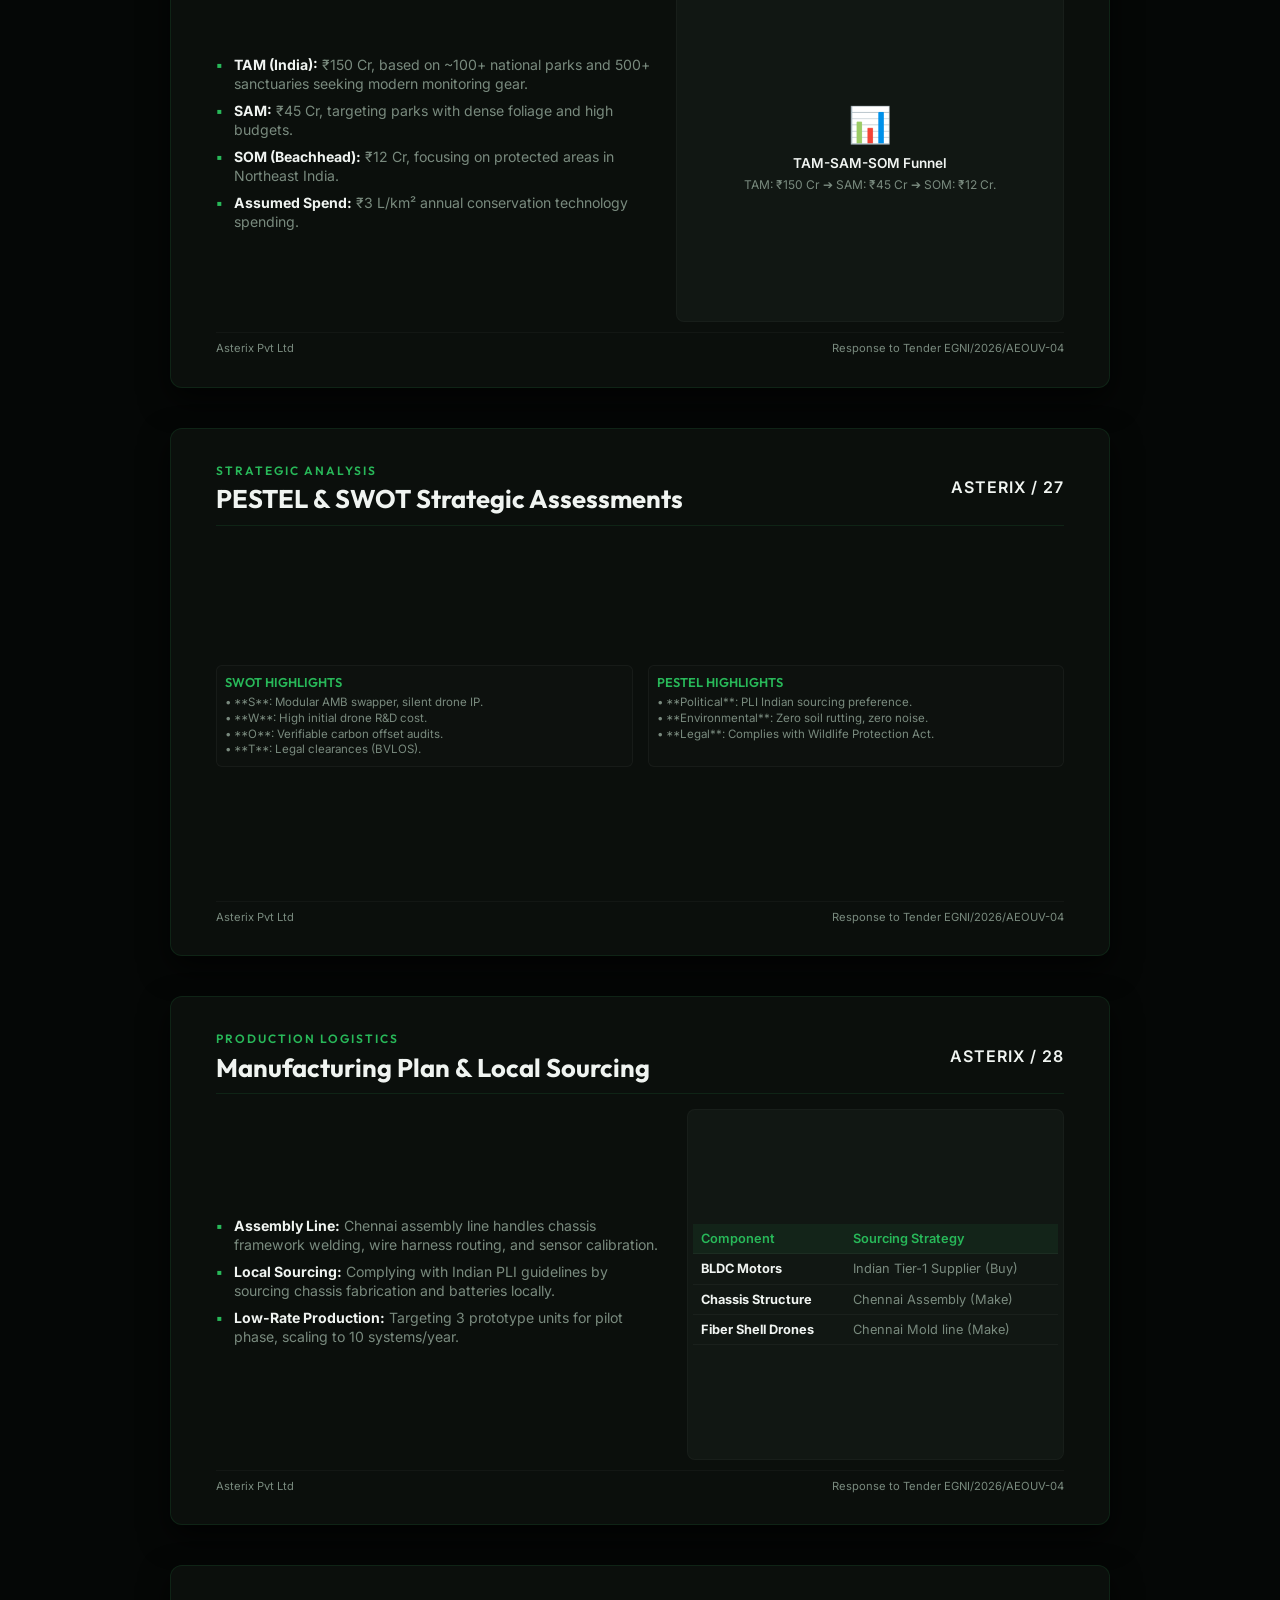
==== commit e0e5675c: "Update slides financial projections and funding asks to match E-Tender flagship values of 27.15 Cr a" ====
--- a/slides.html
+++ b/slides.html
@@ -556,7 +556,7 @@
                 <div class="slide-text-left">
                     <ul>
                         <li><strong>Who We Are:</strong> An electric-autonomy robotics company specializing in zero-impact conservation robotics platforms and mesh sensor arrays.</li>
-                        <li><strong>The Ask:</strong> ₹3.2 Cr grant funding to deliver a turnkey AEOUV fleet + Smart-Pod communications mesh network.</li>
+                        <li><strong>The Ask:</strong> ₹27.15 Cr grant funding to deliver a turnkey AEOUV fleet + Smart-Pod communications mesh network.</li>
                         <li><strong>The Offer:</strong> A Ground-Air Swarm integration combining autonomous electric vehicles (AEOUV), biomimetic drones, and passive forest sensor nodes.</li>
                         <li><strong>Capability Focus:</strong> Zero-disturbance wilderness monitoring, automatic seed drop reforestation, targeted vaccination, and emergency rescue.</li>
                     </ul>
@@ -1573,22 +1573,23 @@
             <div class="slide-body">
                 <div class="slide-text-left">
                     <ul>
-                        <li><strong>Capital Request:</strong> ₹3.2 Cr, allocated to assembly tooling, prototype validation, and certification checks.</li>
-                        <li><strong>P&L Projections:</strong>
-                            <br>• Year 1: Hardware sales ₹48 L.
-                            <br>• Year 3: Hardware sales ₹2.4 Cr + recurring service fees ₹80 L.
+                        <li><strong>Capital Request:</strong> ₹25.30 Cr, allocated to R&D, production tooling, inventory, field infrastructure, and contingency.</li>
+                        <li><strong>P&L Projections (E-Tender Table 12.5):</strong>
+                            <br>• Year 1: Revenue ₹27.20 Cr | EBITDA ₹2.70 Cr
+                            <br>• Year 3: Revenue ₹49.00 Cr | EBITDA ₹8.50 Cr
+                            <br>• Year 5: Revenue ₹82.00 Cr | EBITDA ₹18.50 Cr
                         </li>
-                        <li><strong>Recurring Revenue:</strong> Conservation-as-a-Service (CaaS) tracking data packages drive long-term margins.</li>
+                        <li><strong>Recurring Revenue:</strong> AMC maintenance, CaaS tracking logs, and AI vision module updates drive long-term profit.</li>
                     </ul>
                 </div>
                 <div class="slide-visual-right">
                     <div style="font-size: 0.8rem; text-align: left; width: 100%;">
-                        <div style="font-weight: 600; color: var(--primary-glow); margin-bottom: 5px;">Use of Capital (₹3.2 Cr)</div>
-                        <div>• Prototyping & R&D: 35%</div>
-                        <div>• Plant Tooling: 20%</div>
-                        <div>• Sandbox Testing: 15%</div>
-                        <div>• Certification (DGCA/WPC): 10%</div>
-                        <div>• Working Capital: 20%</div>
+                        <div style="font-weight: 600; color: var(--primary-glow); margin-bottom: 5px;">Use of Capital (₹25.30 Cr)</div>
+                        <div>• R&D & Validation: ₹8.00 Cr (31.6%)</div>
+                        <div>• Production Tooling: ₹5.00 Cr (19.8%)</div>
+                        <div>• Inventory/Working Cap: ₹7.00 Cr (27.7%)</div>
+                        <div>• Field Infra & Software: ₹3.00 Cr (11.9%)</div>
+                        <div>• Contingency Ask: ₹2.30 Cr (9.0%)</div>
                     </div>
                 </div>
             </div>
@@ -1678,7 +1679,7 @@
                     <ul>
                         <li><strong>Compliance Badges:</strong> Complies with DGCA rules, Bharatiya Vayuyan Adhinayam 2024, DPDP Act 2023, and Wildlife Protection Act 1972.</li>
                         <li><strong>Dispute Resolution:</strong> Headed by mutual mediation prior to arbitration under Chennai jurisdiction rules.</li>
-                        <li><strong>The Ask:</strong> Requesting ₹3.2 Cr grant funding to deploy the ACS Swarm in Harmony National Park.</li>
+                        <li><strong>The Ask:</strong> Requesting ₹27.15 Cr turnkey grant funding to deploy the ACS Swarm in Harmony National Park.</li>
                     </ul>
                 </div>
                 <div class="slide-visual-right" style="justify-content: space-around;">
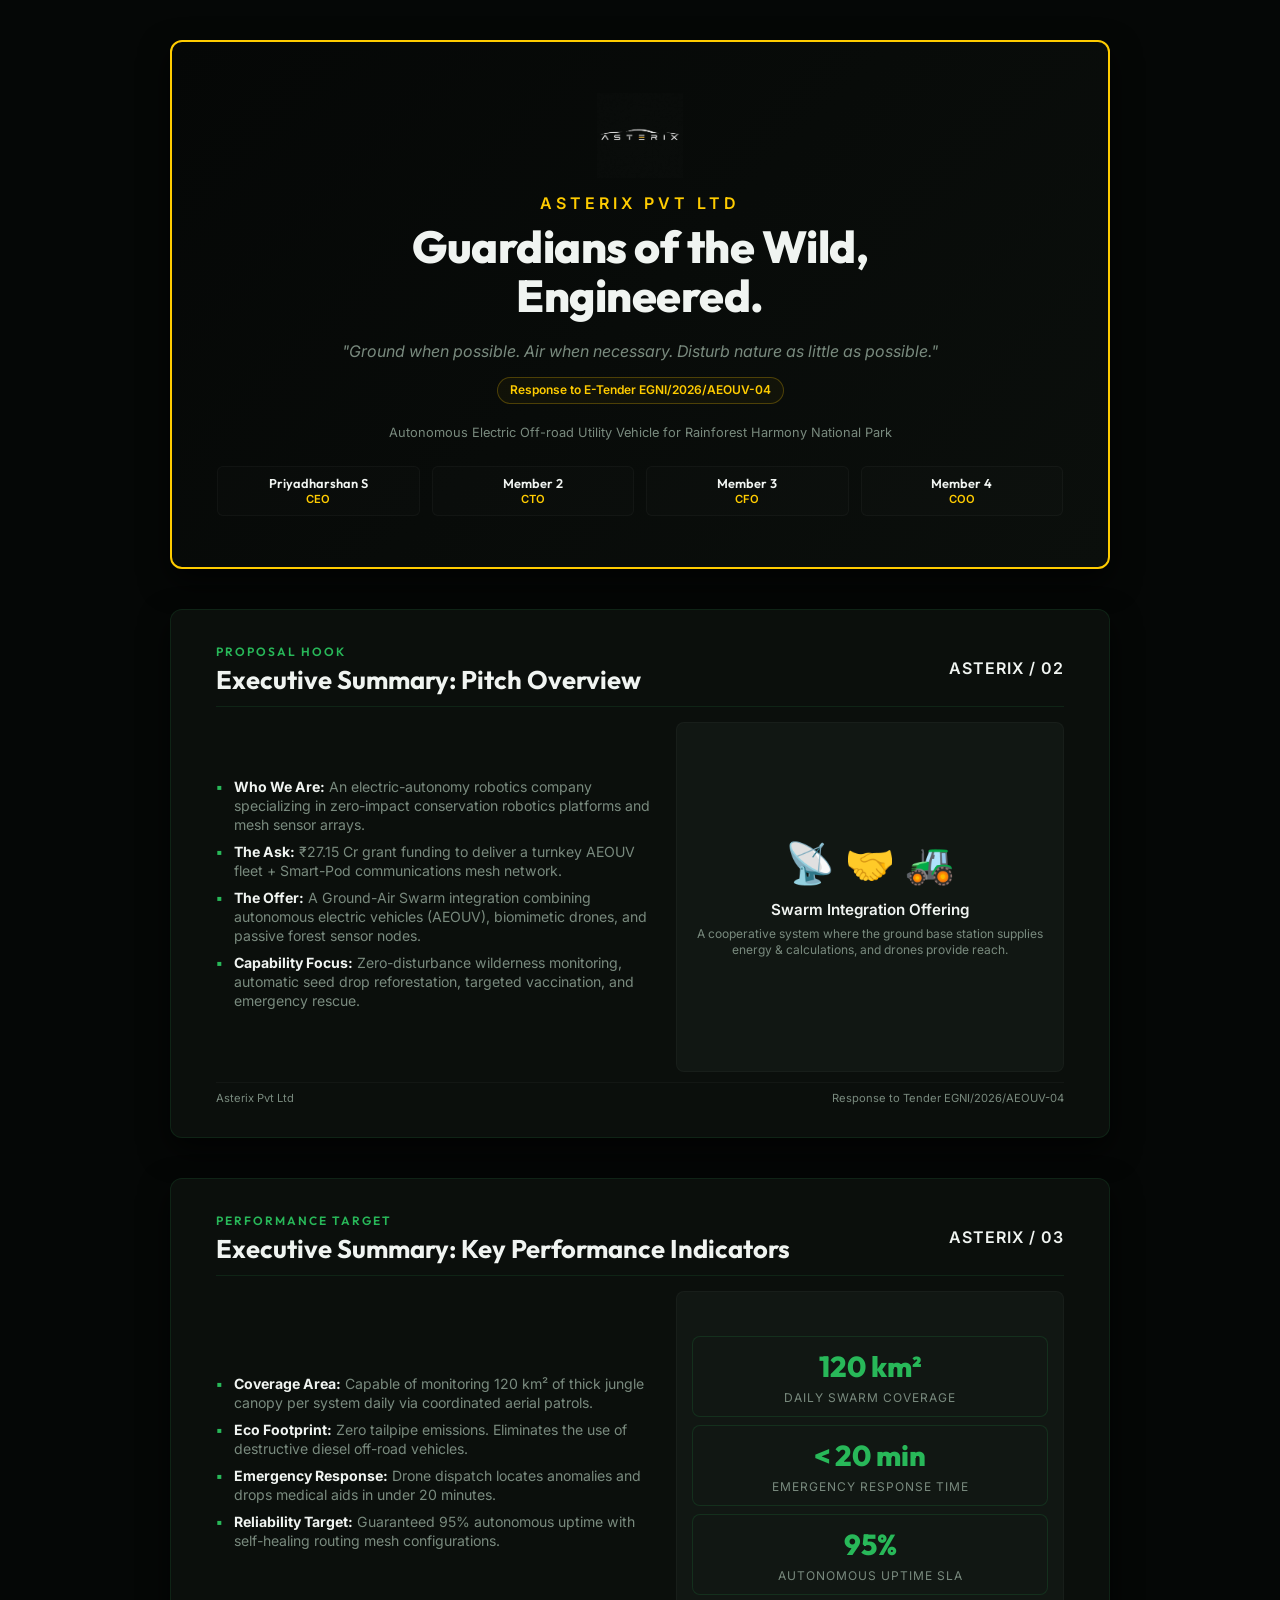
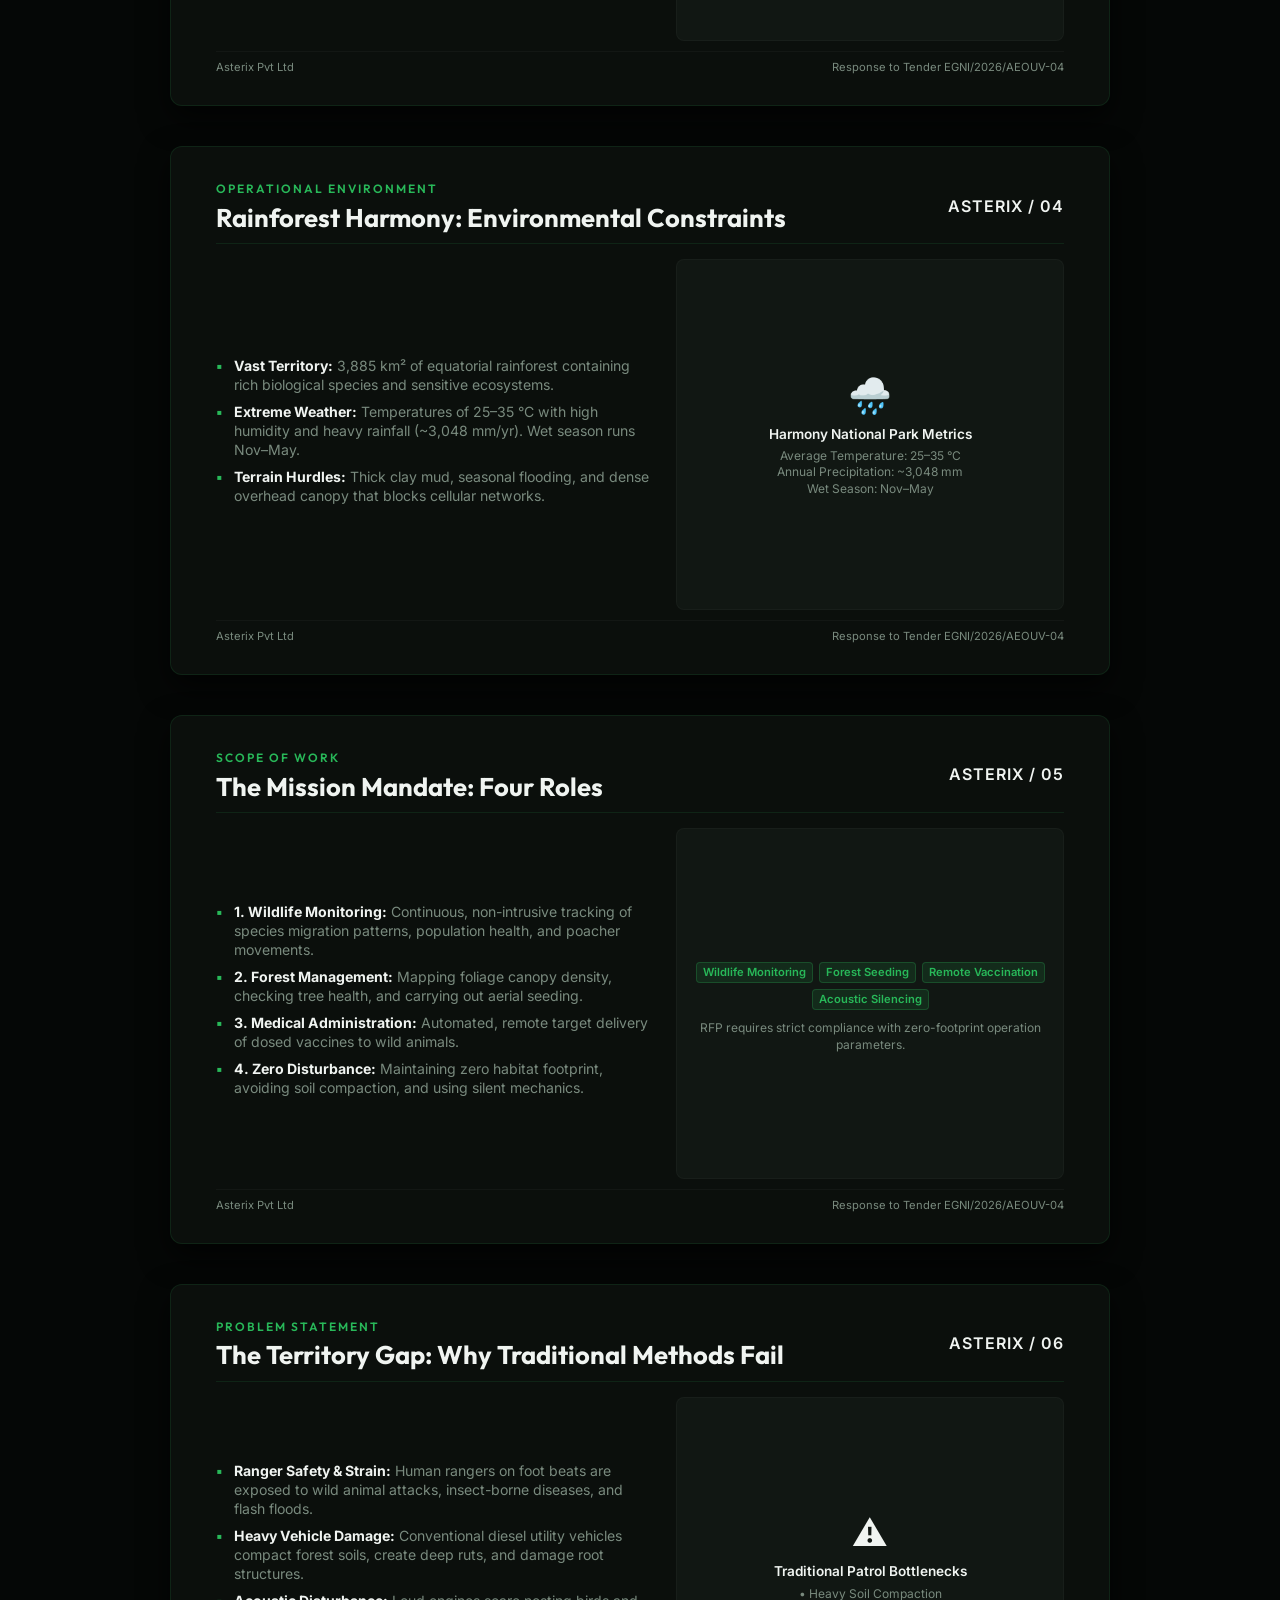
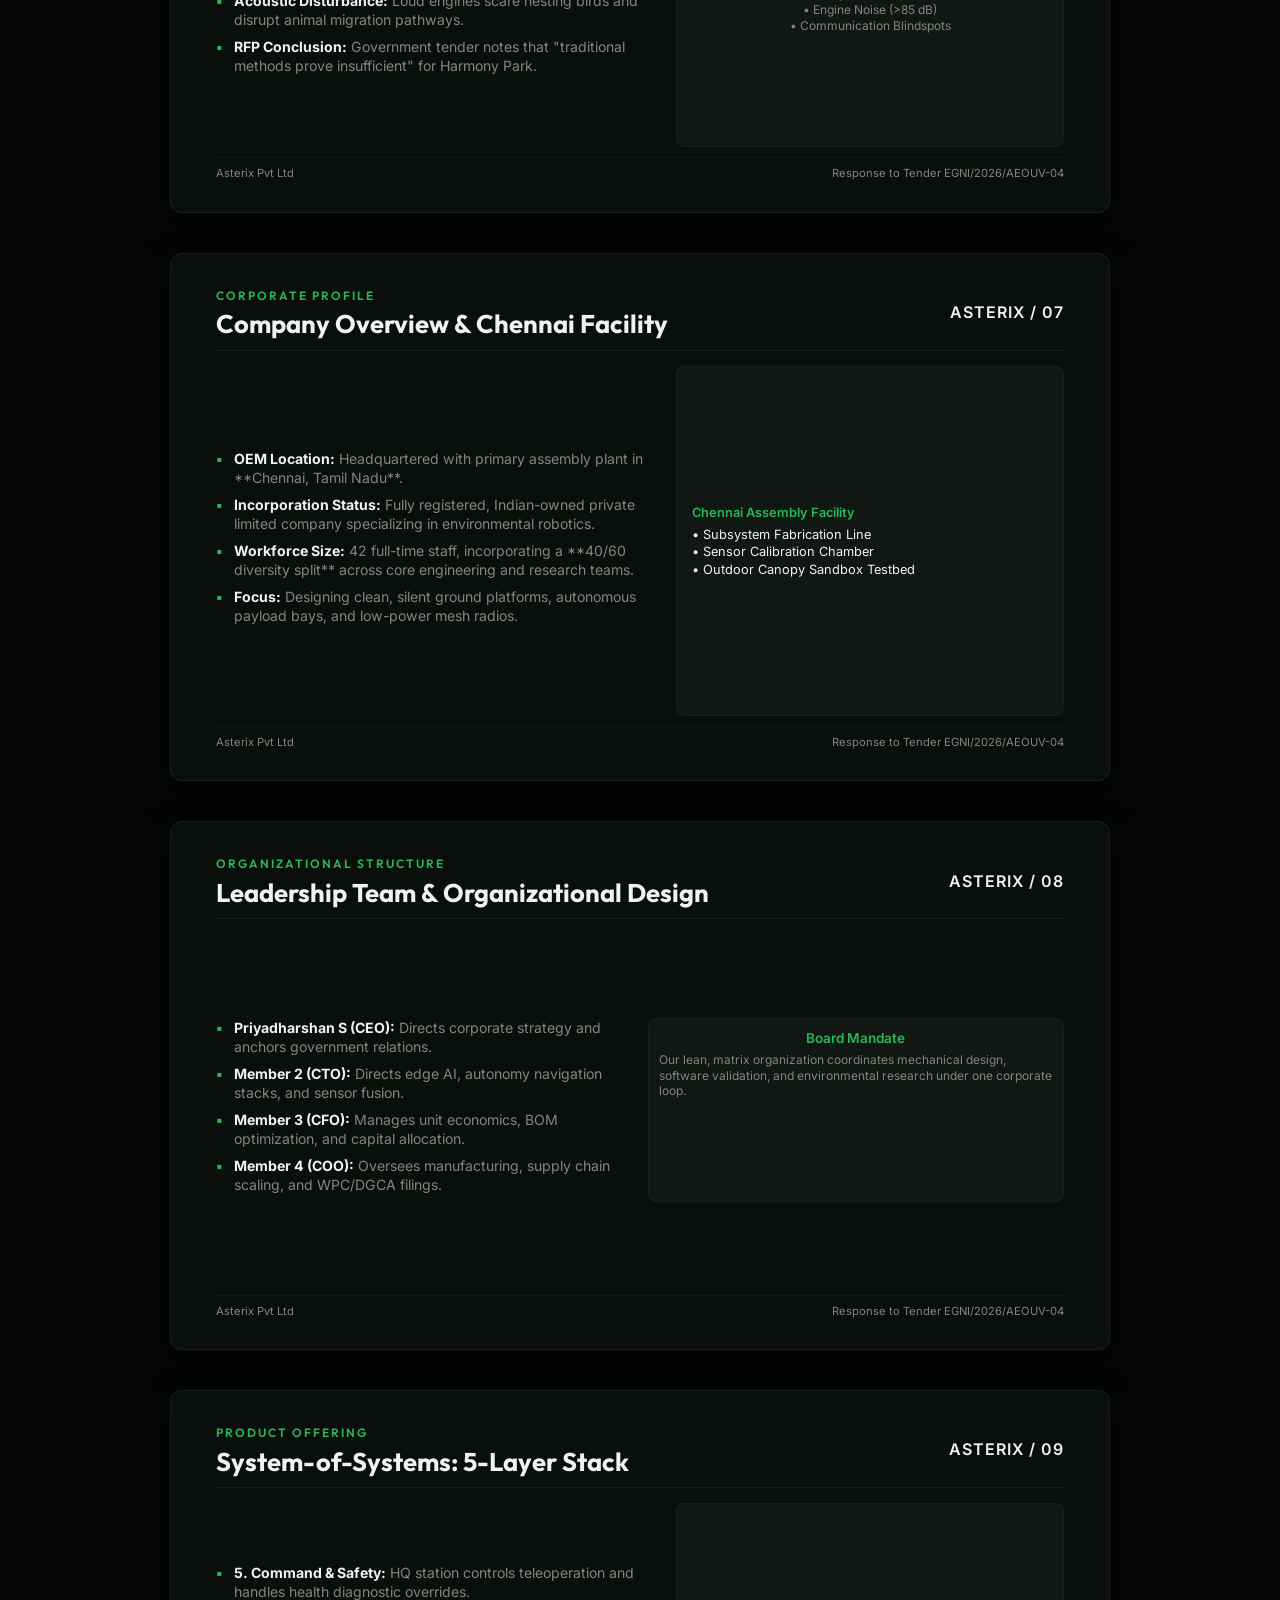
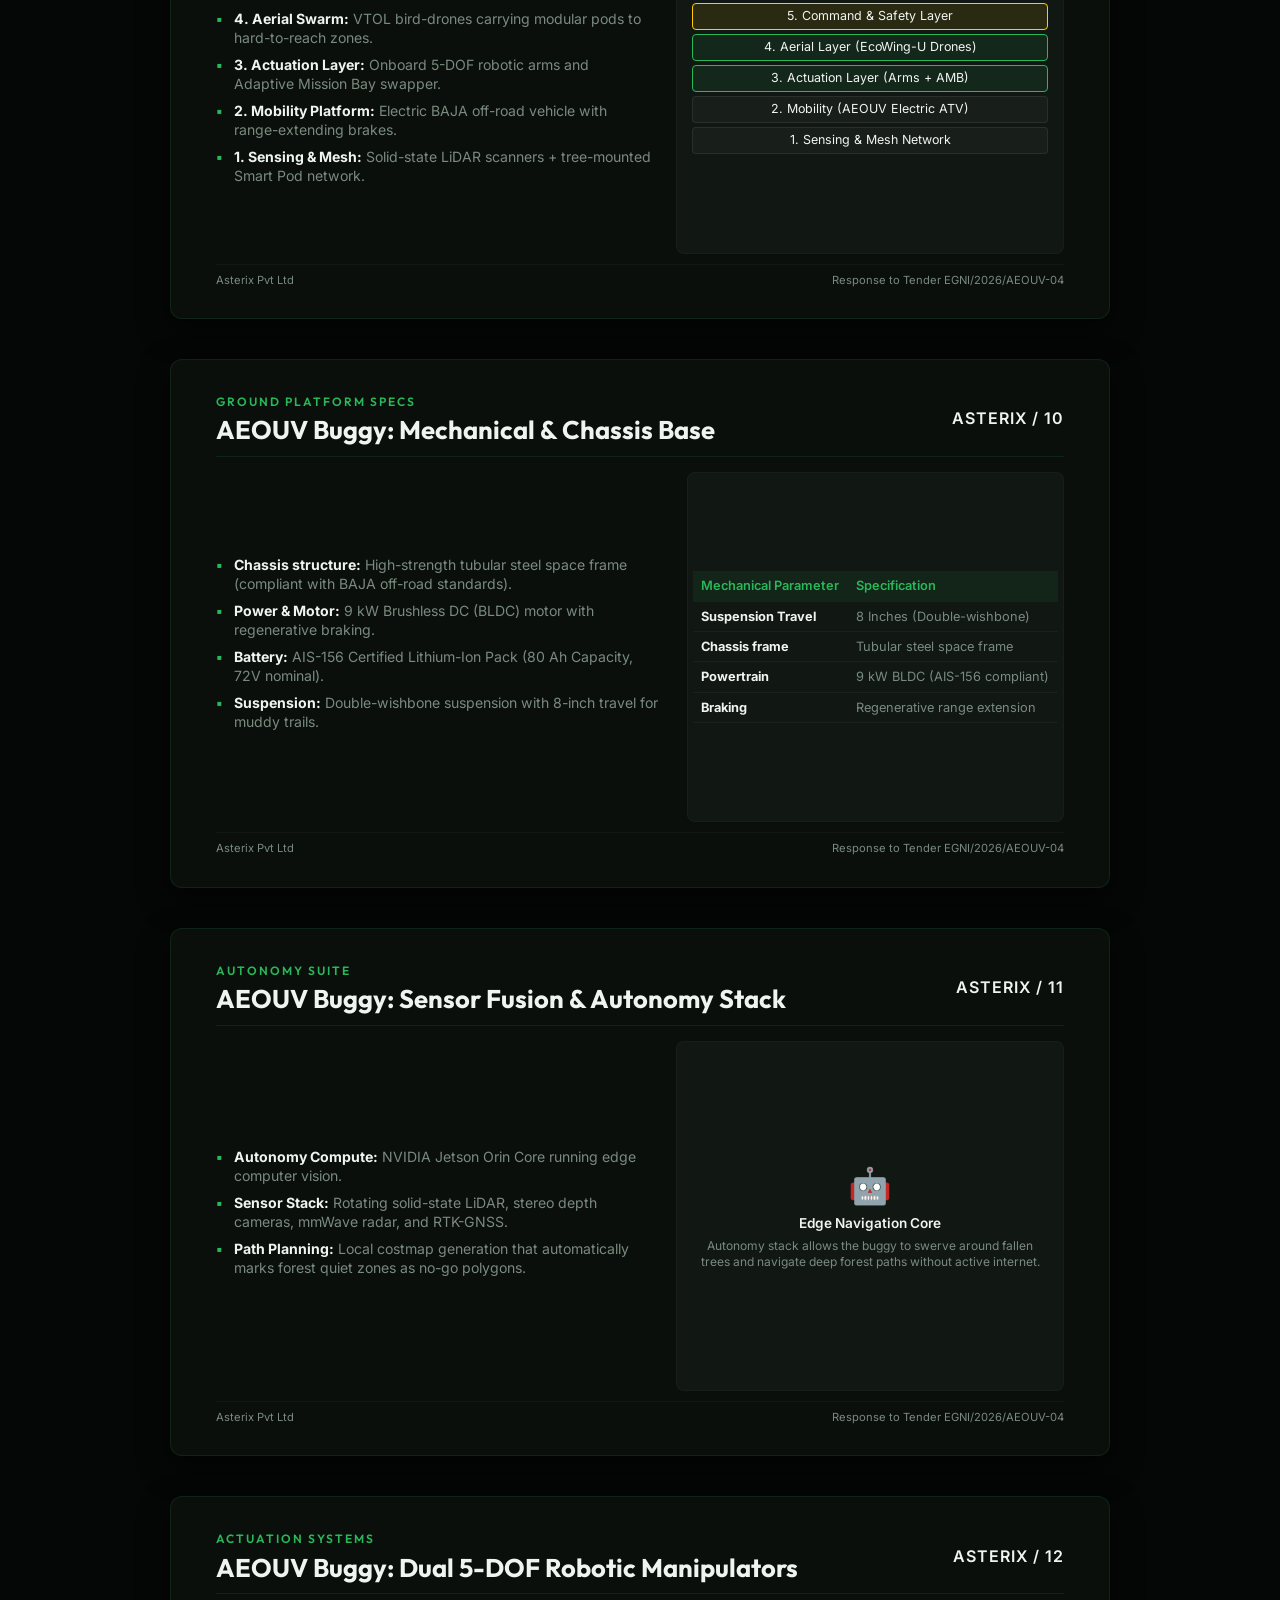
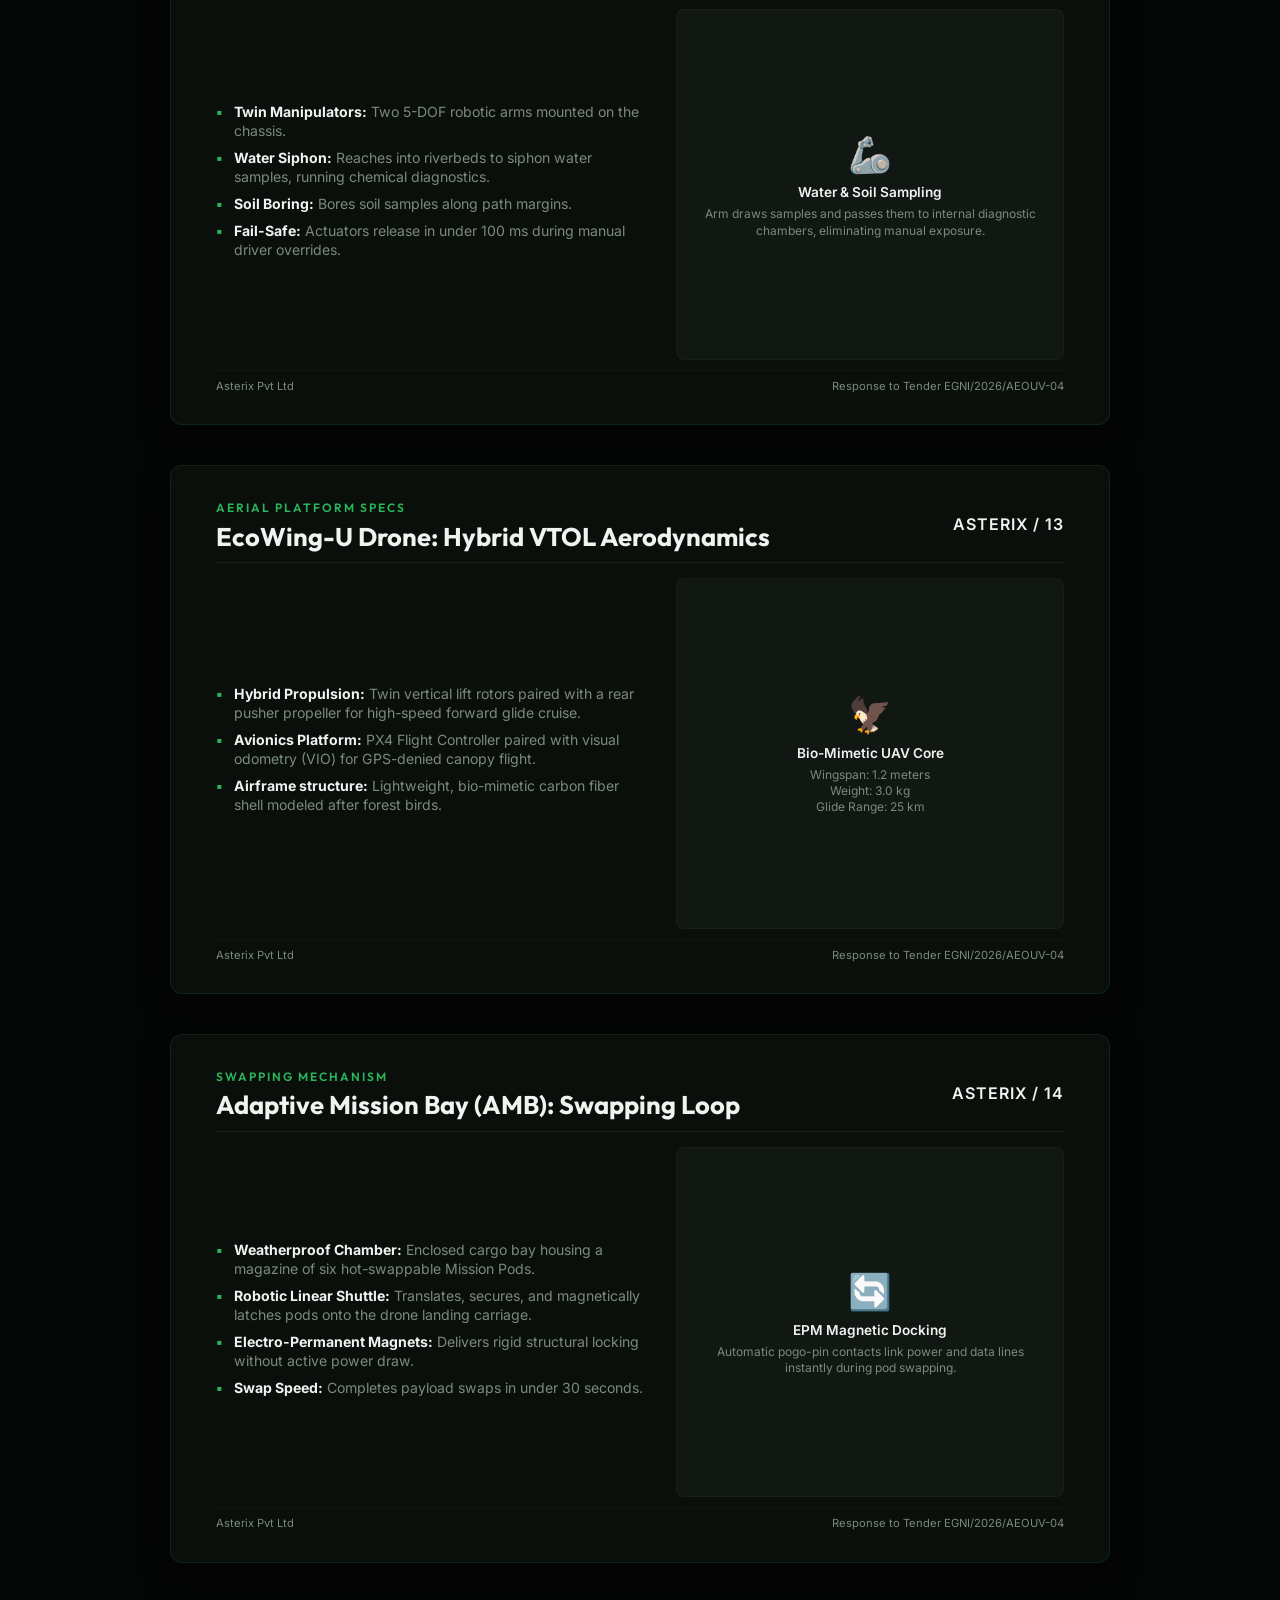
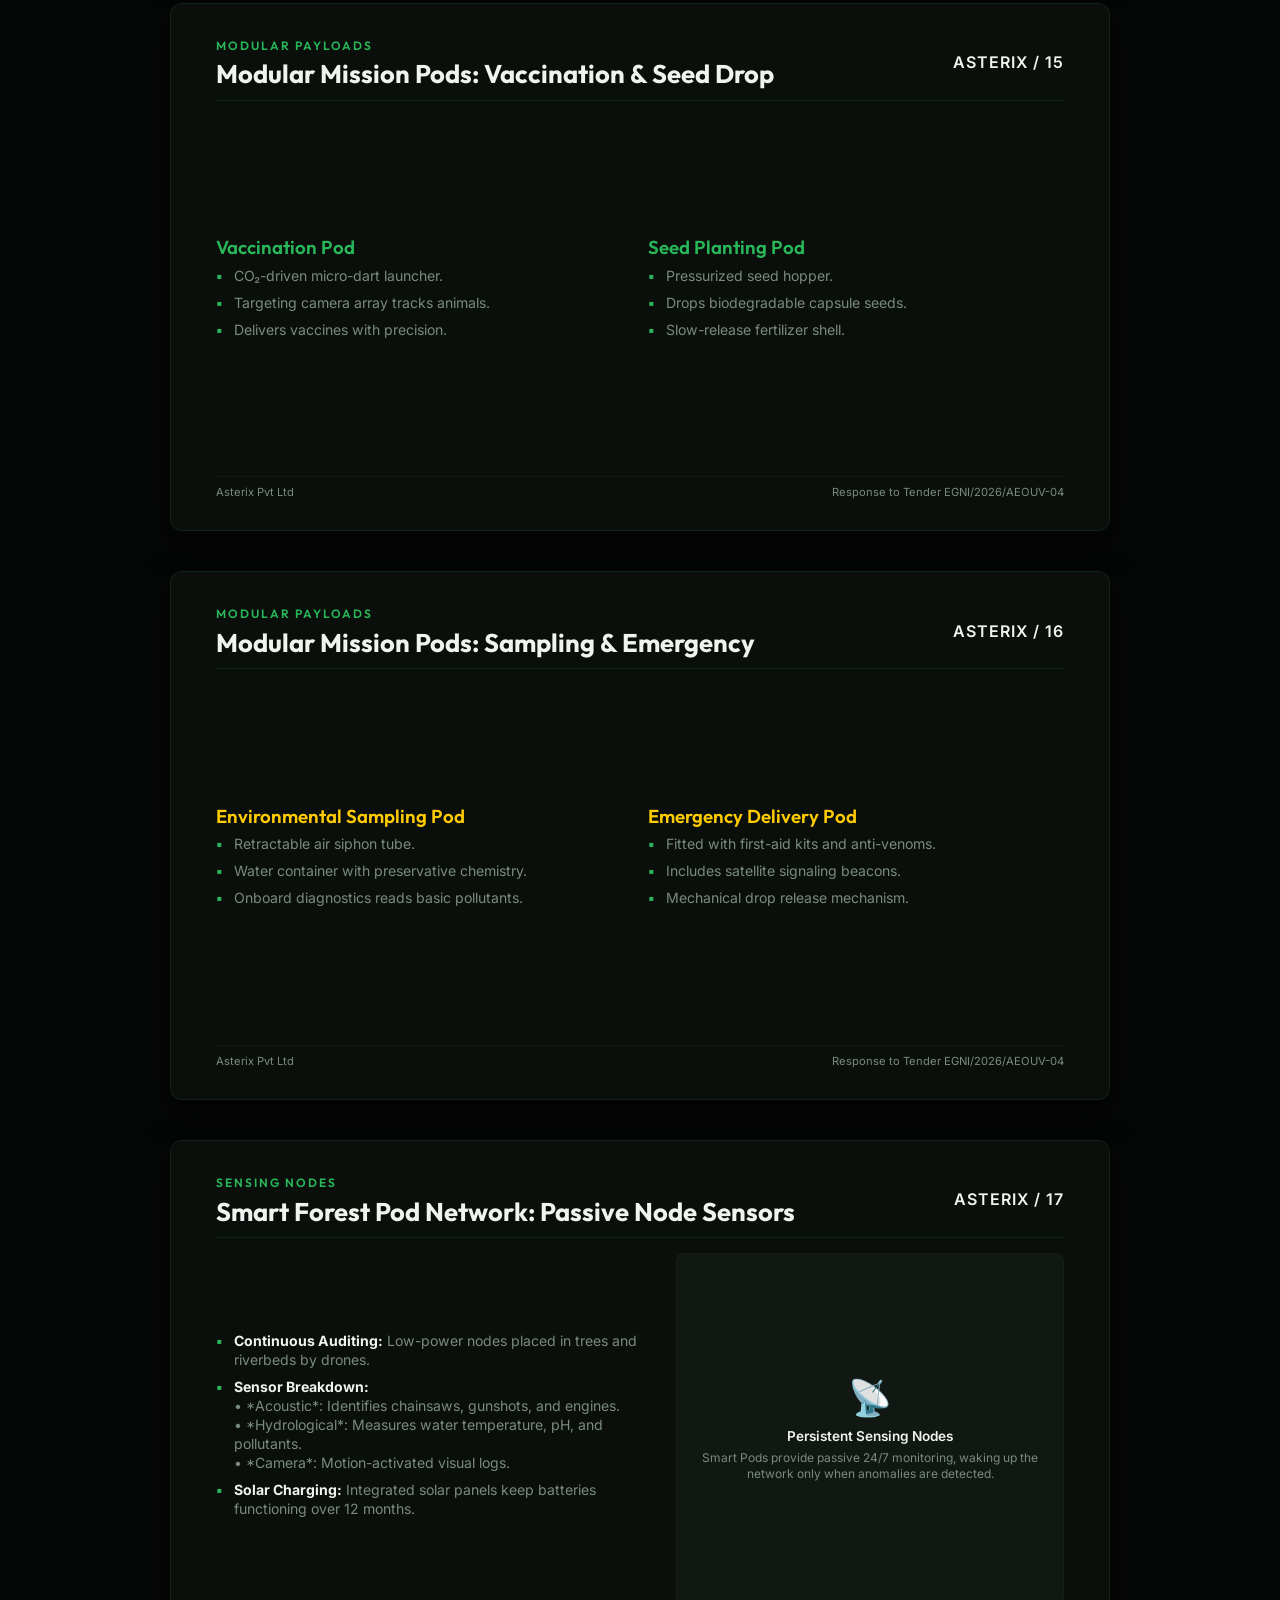
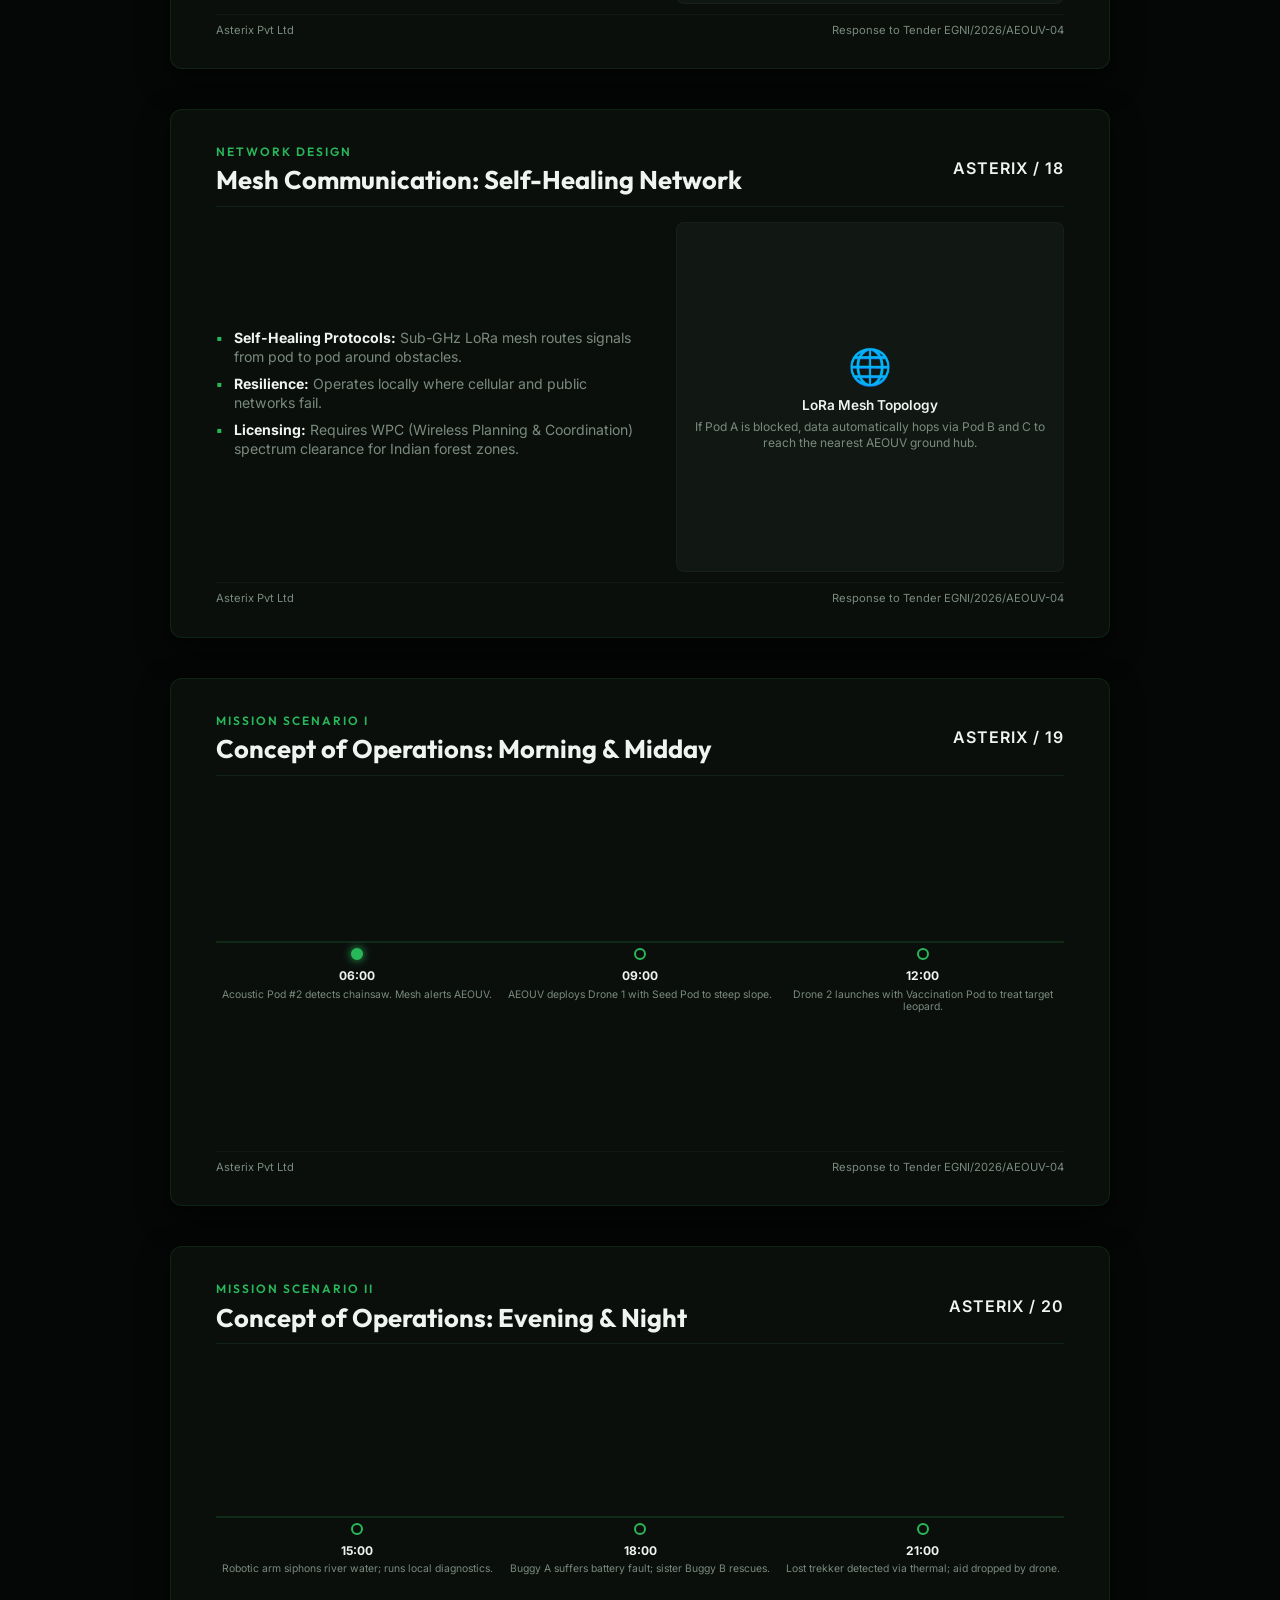
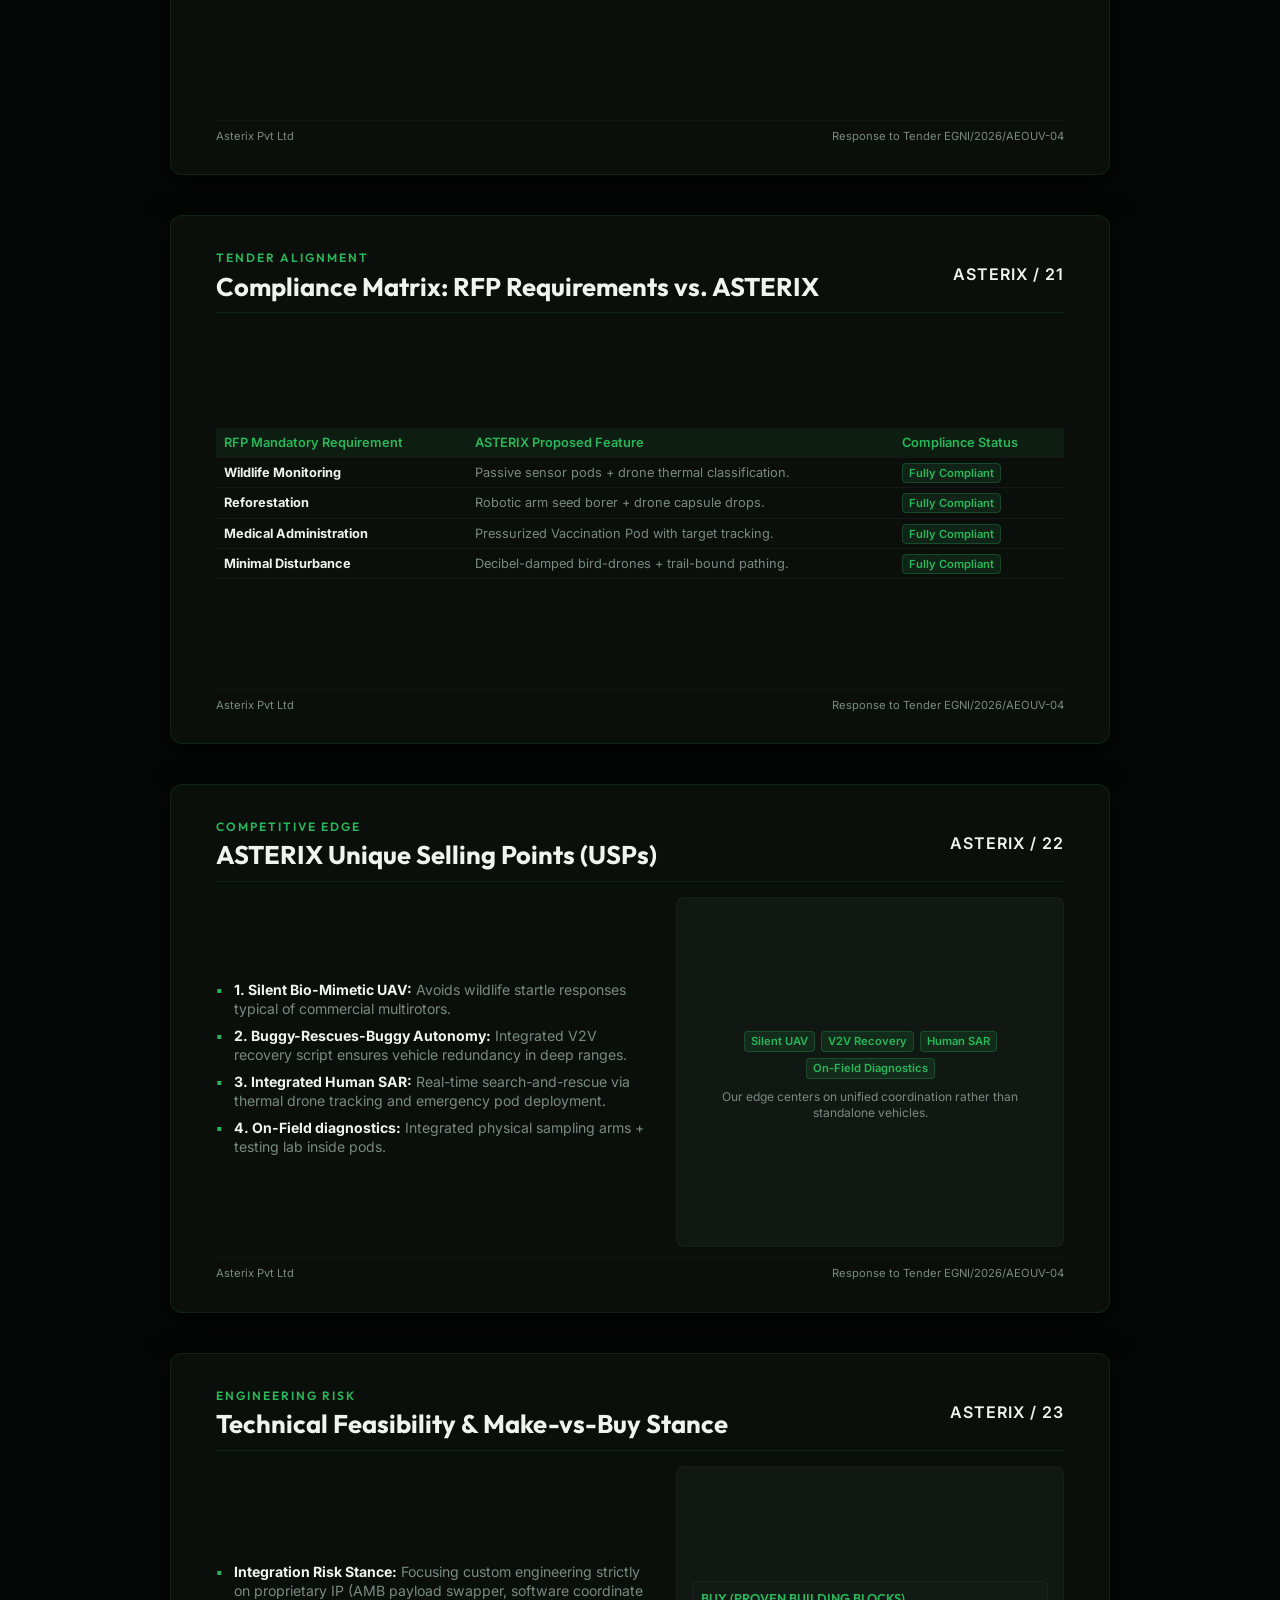
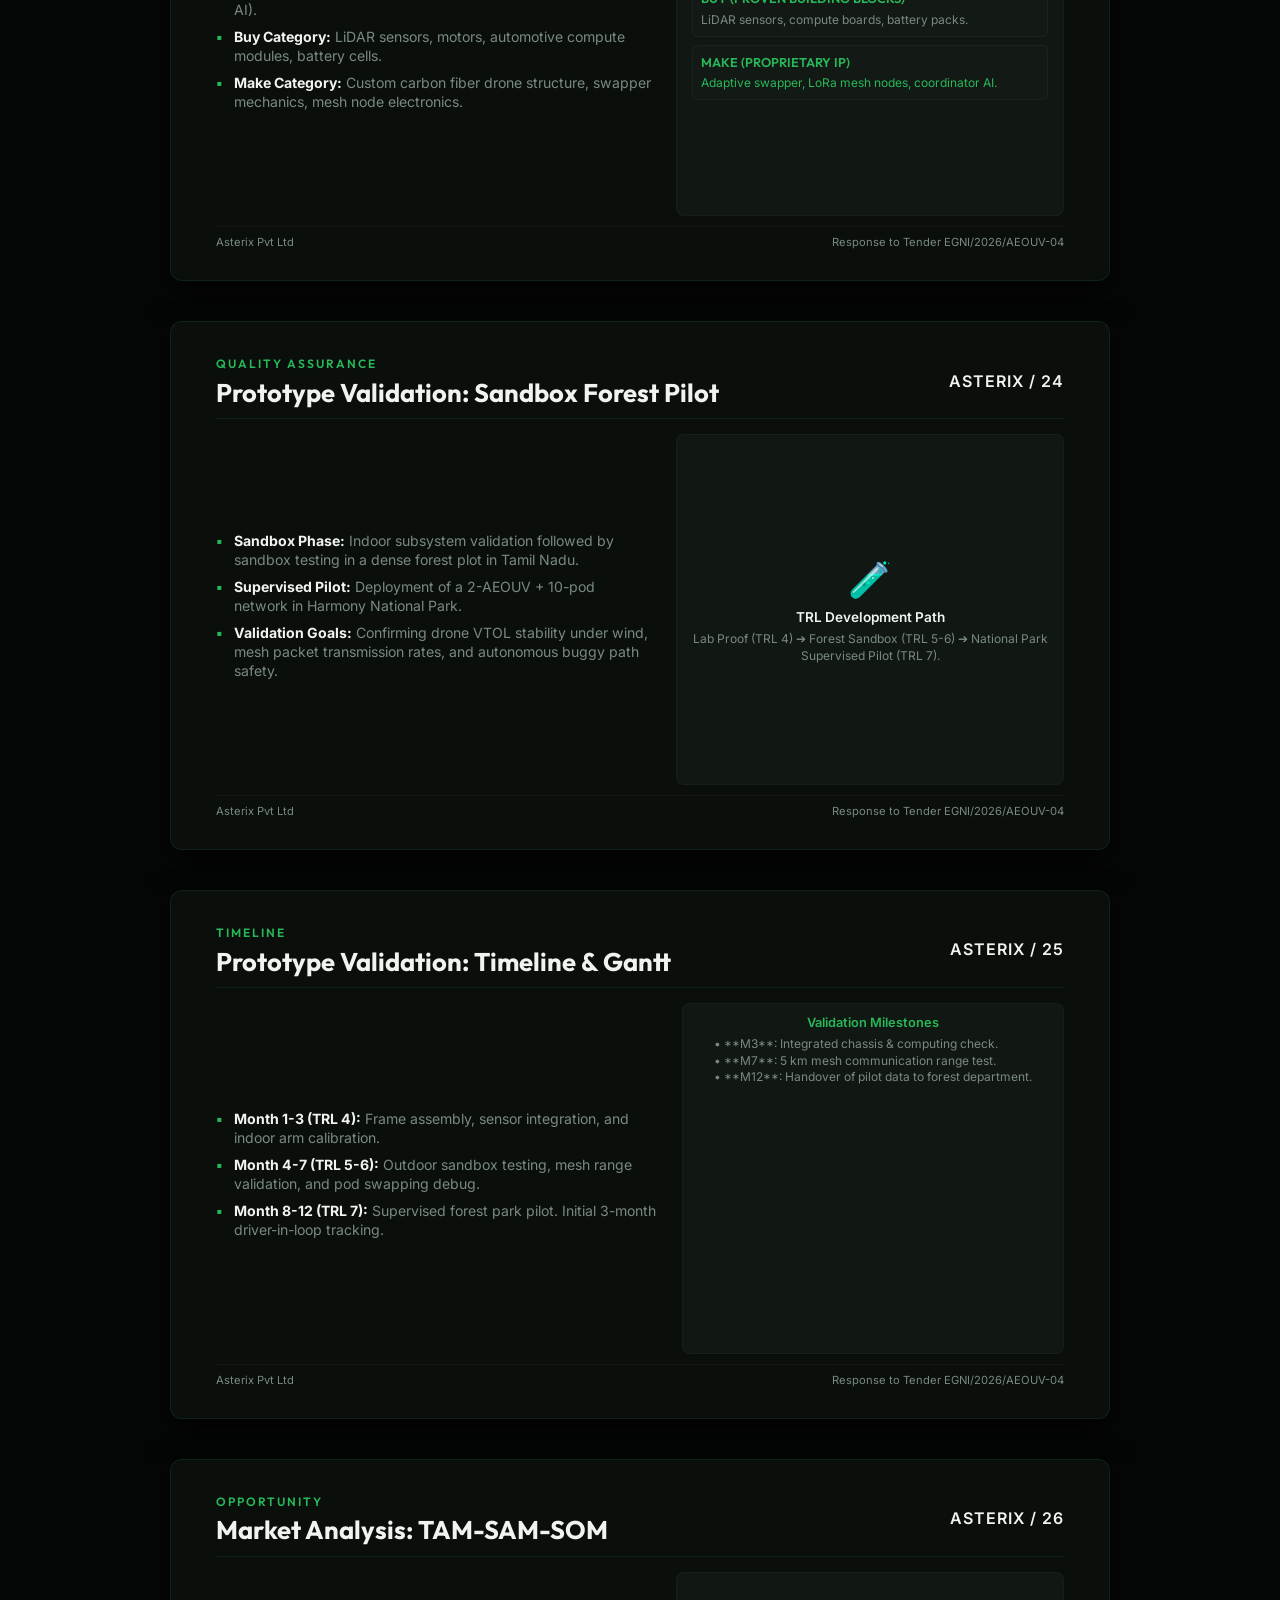
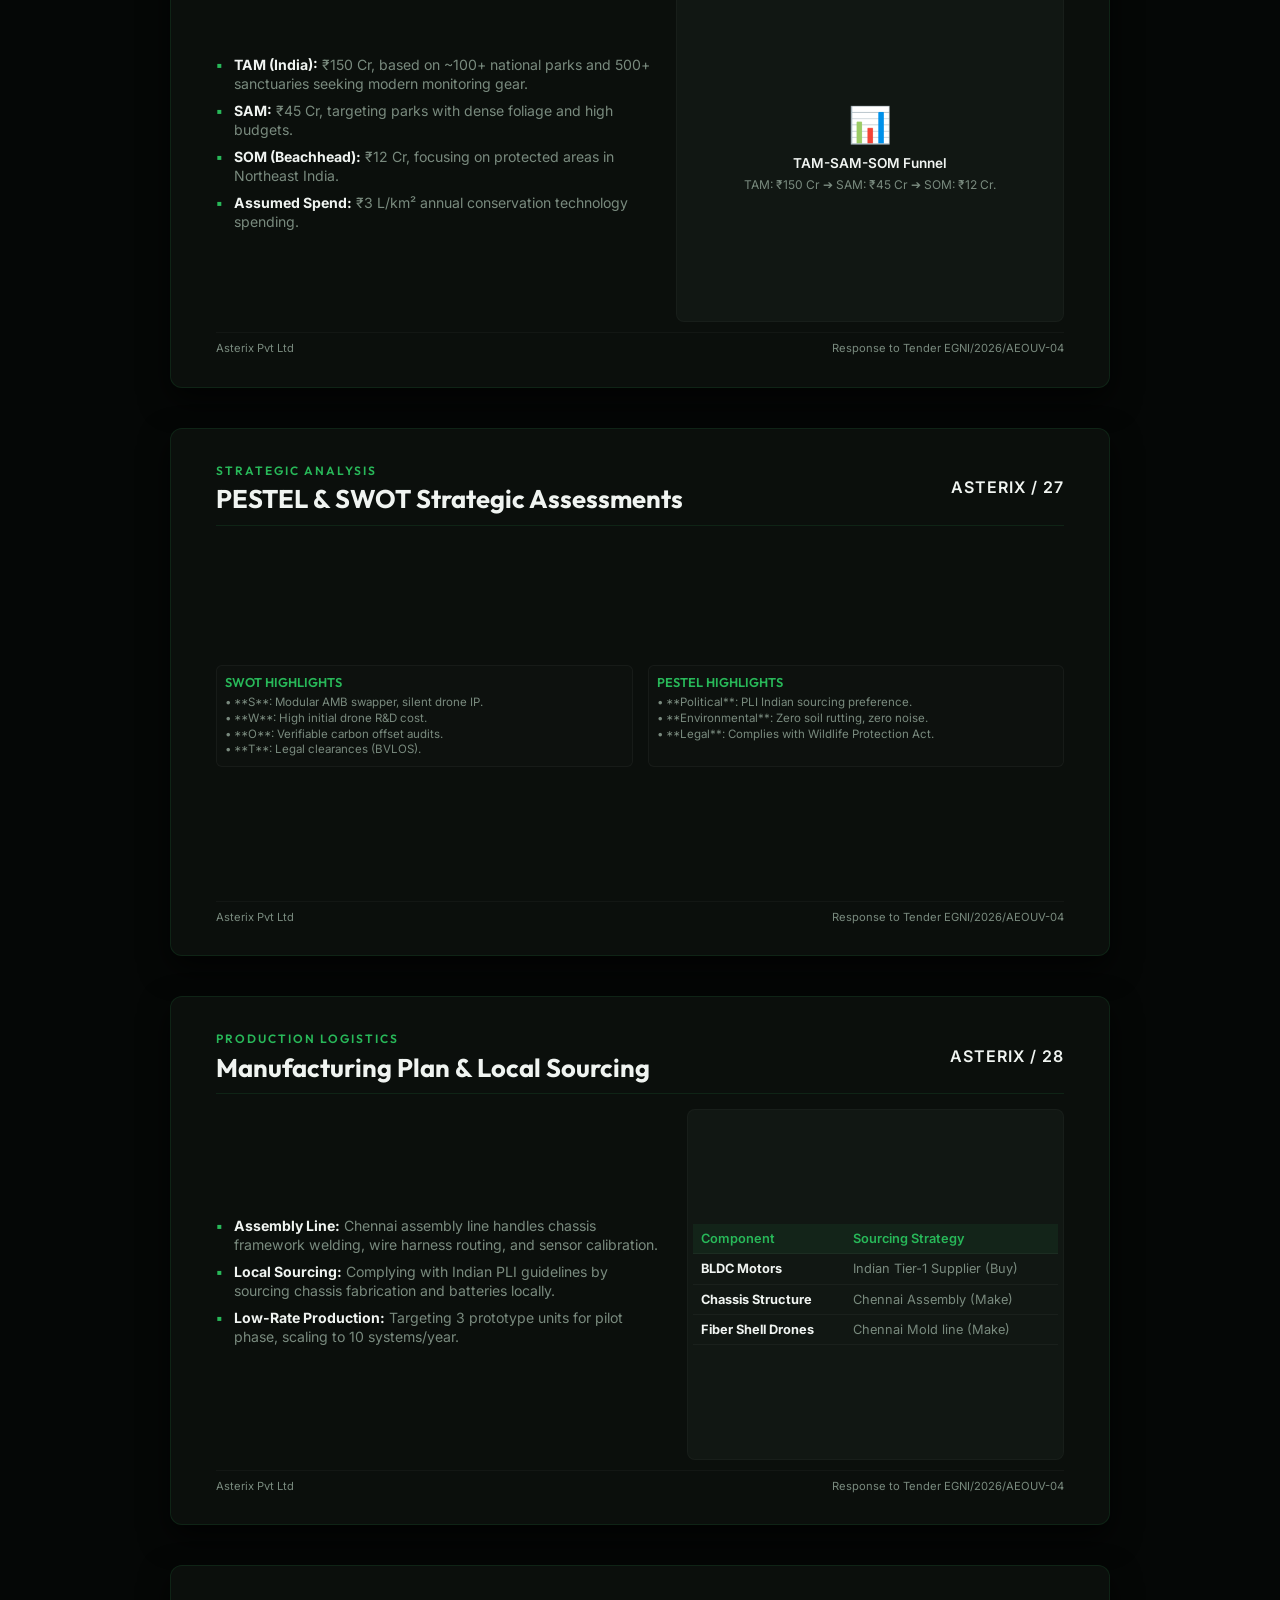
==== commit cc55a11c: "Scale up brand logo dimensions for higher visibility in headers, footer, cover slide, and profile ca" ====
--- a/slides.html
+++ b/slides.html
@@ -514,7 +514,7 @@
 
         <!-- SLIDE 1: COVER -->
         <div class="slide cover-slide">
-            <img src="assets/logo.png" alt="ASTERIX Logo" style="height: 55px; filter: invert(1); mix-blend-mode: screen; margin-bottom: 15px;">
+            <img src="assets/logo.png" alt="ASTERIX Logo" style="height: 85px; filter: invert(1); mix-blend-mode: screen; margin-bottom: 15px;">
             <div class="subtitle">ASTERIX PVT LTD</div>
             <h1>Guardians of the Wild,<br>Engineered.</h1>
             <blockquote>"Ground when possible. Air when necessary. Disturb nature as little as possible."</blockquote>
